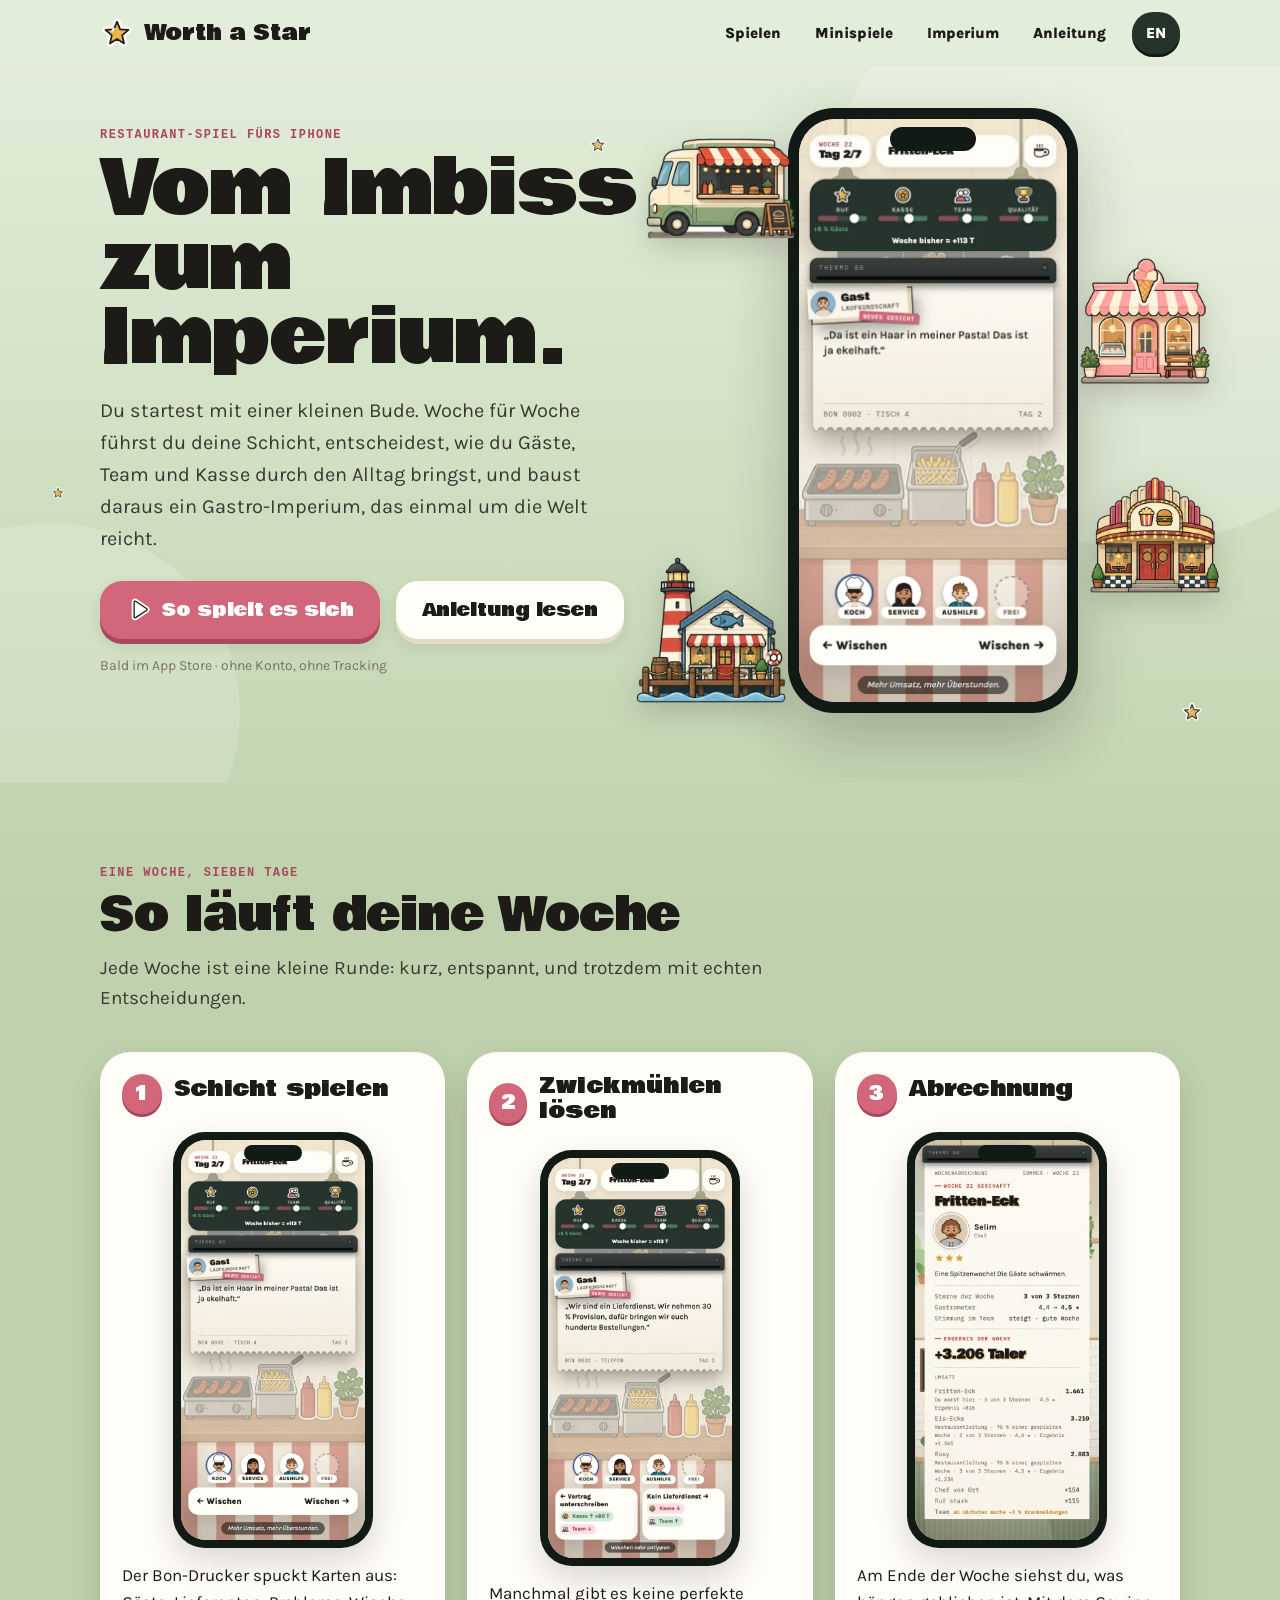
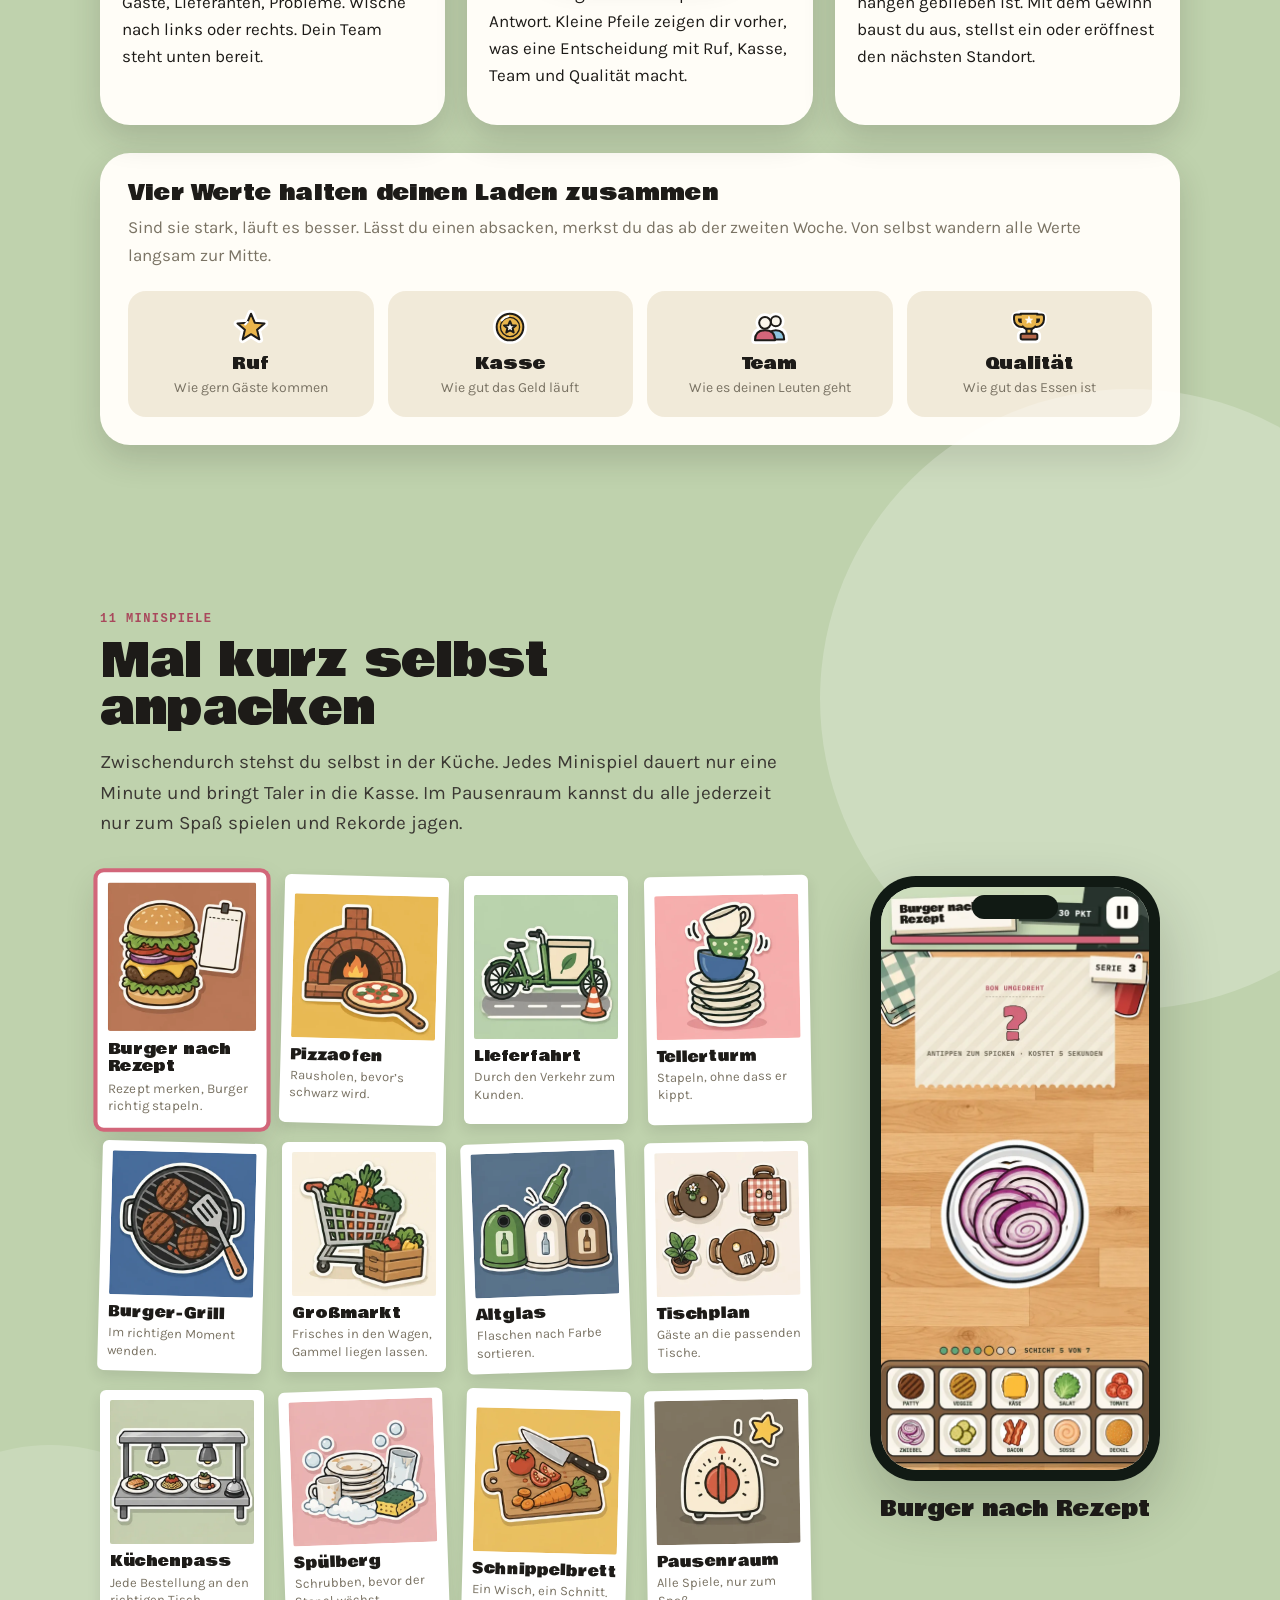
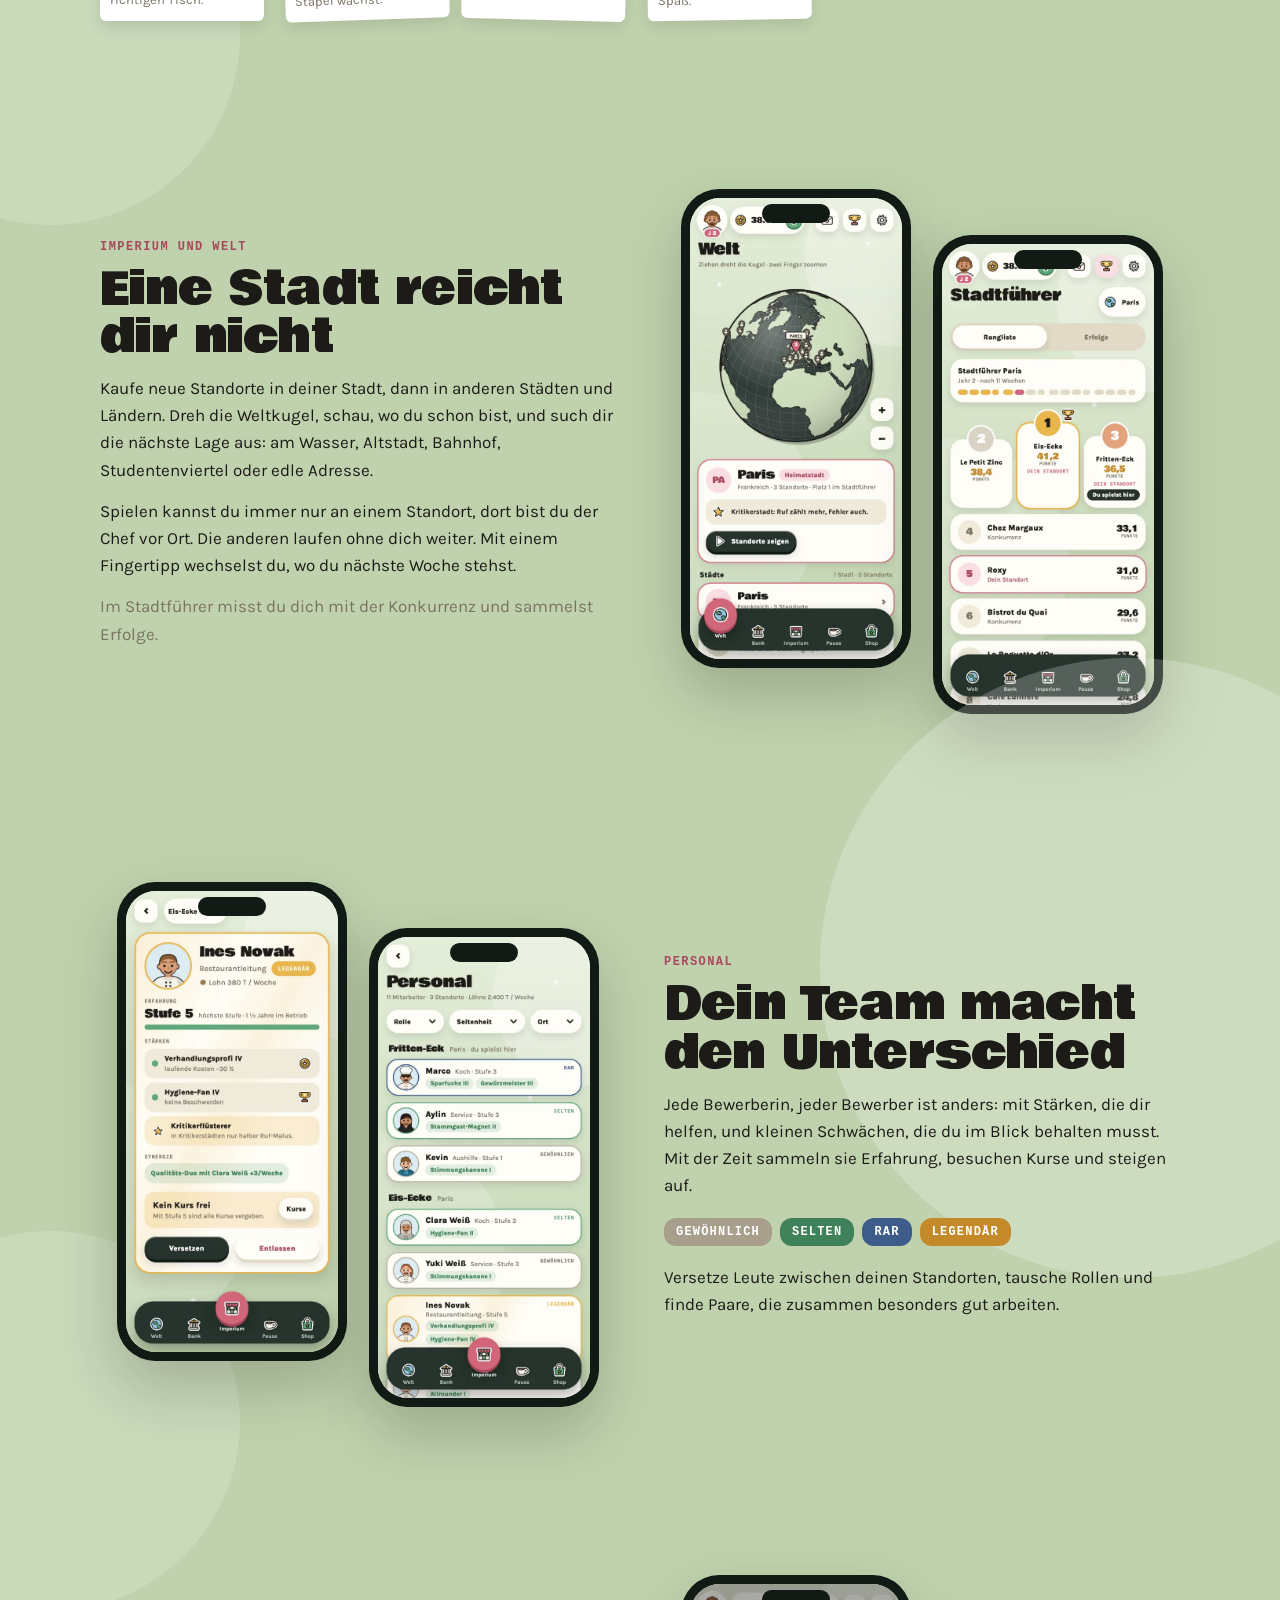
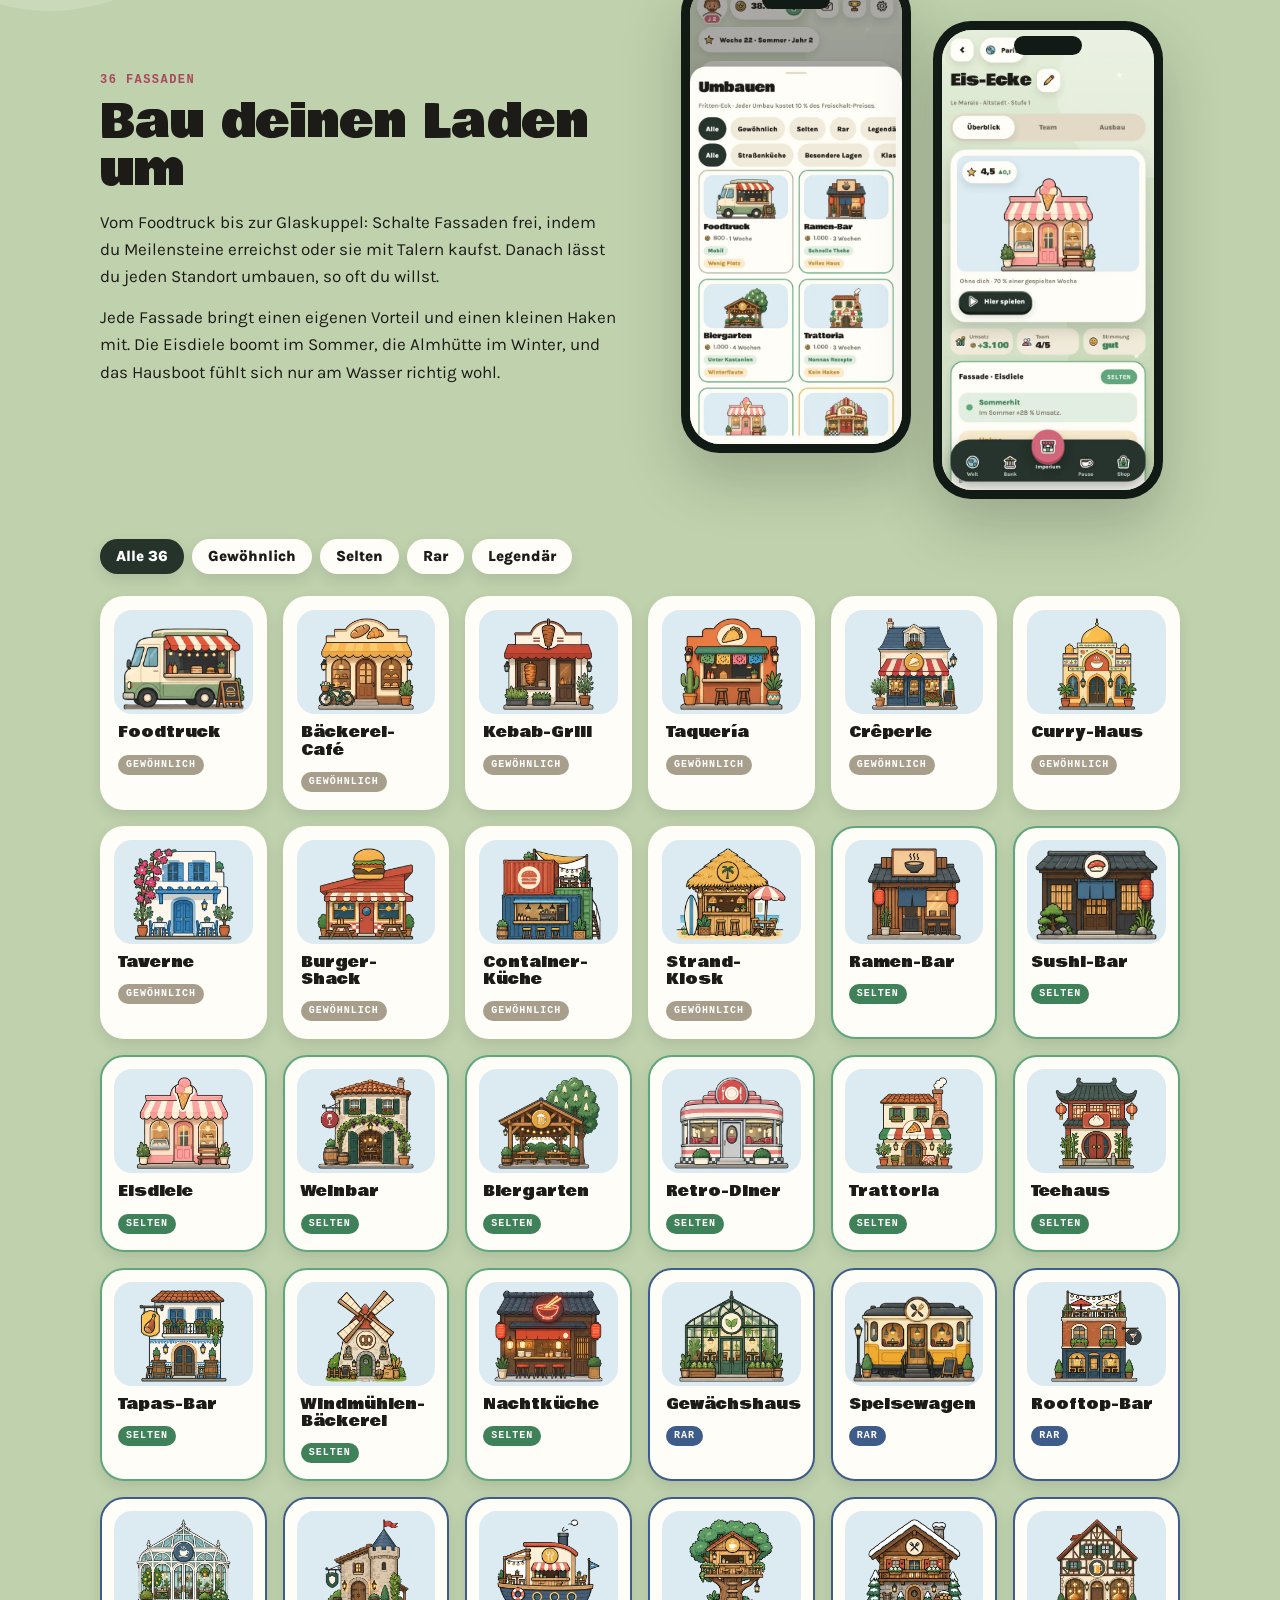
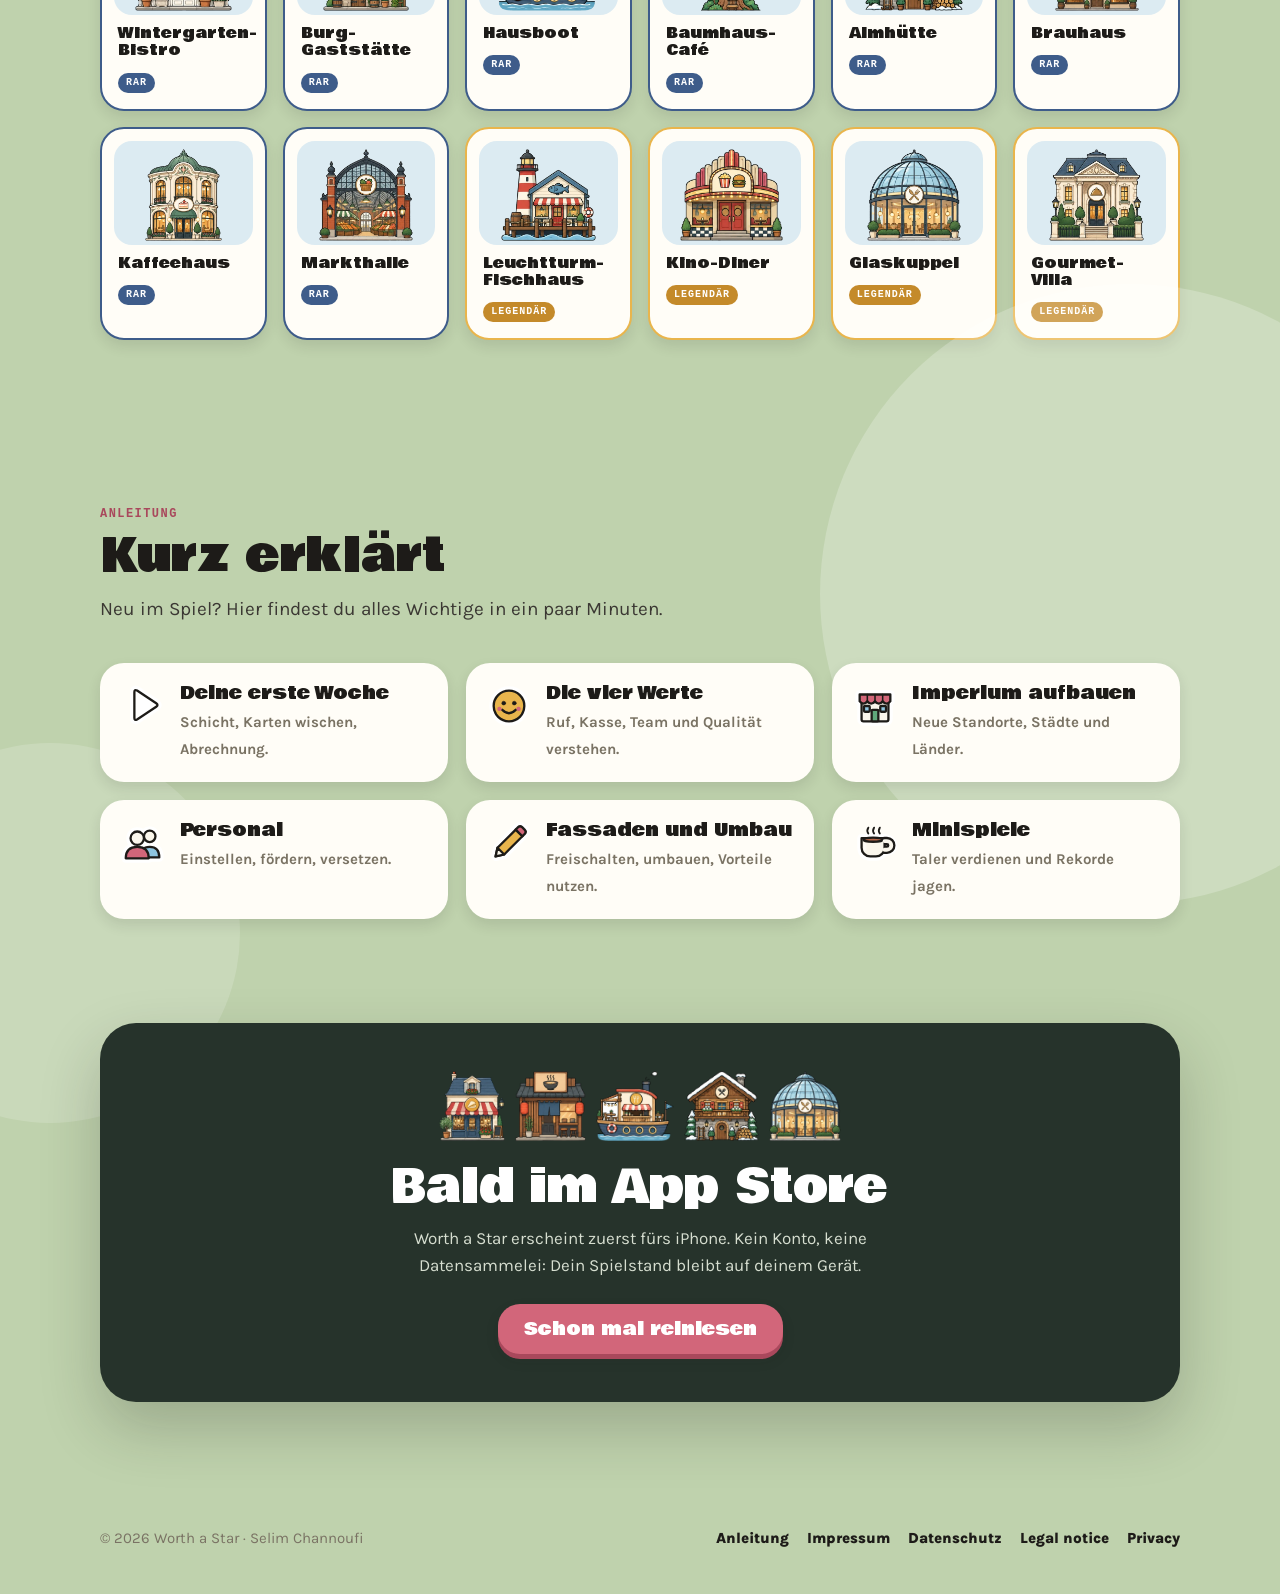
==== index.html @ a96ff072 "Screenshots ohne Zoom: Bildfläche im Telefon-Rahmen mit Seitenverhältnis 804:1748, Bild-Adressen mit" ====
<!doctype html>
<html lang="de">
<head>
<meta charset="utf-8">
<meta name="viewport" content="width=device-width, initial-scale=1">
<title>Worth a Star · Vom Imbiss zum Imperium</title>
<meta name="description" content="Worth a Star ist ein gemütliches Restaurant-Spiel fürs iPhone: Führe deine Schichten, triff Entscheidungen, spiele Minispiele und baue dein Gastro-Imperium von der Imbissbude bis um die ganze Welt.">
<meta property="og:title" content="Worth a Star · Vom Imbiss zum Imperium">
<meta property="og:description" content="Gemütliches Restaurant-Spiel fürs iPhone: Schichten, Minispiele, Personal, Fassaden und ein Imperium um die ganze Welt.">
<meta property="og:image" content="img/gebaeude/laden-cafe.webp">
<meta name="theme-color" content="#E4EEDA">
<link rel="icon" href="img/symbole/stern.svg" type="image/svg+xml">
<link rel="stylesheet" href="style.css?v=2">
</head>
<body>

<header class="kopf">
  <div class="wrap">
    <a class="marke" href="#top"><img src="img/symbole/stern.svg" alt="">Worth a Star</a>
    <nav class="nav" aria-label="Hauptnavigation">
      <a class="mehr" href="#woche">Spielen</a>
      <a class="mehr" href="#minispiele">Minispiele</a>
      <a class="mehr" href="#imperium">Imperium</a>
      <a href="anleitung.html">Anleitung</a>
      <a class="sprache" href="index-en.html" lang="en" hreflang="en">EN</a>
    </nav>
  </div>
</header>

<main id="top">

<!-- HERO -->
<section class="hero deko">
  <img class="stern" src="img/symbole/stern.svg" alt="" style="top:70px;left:46%">
  <img class="stern" src="img/symbole/stern.svg" alt="" style="top:420px;left:4%;width:14px">
  <img class="stern" src="img/symbole/stern.svg" alt="" style="bottom:60px;right:6%;width:22px">
  <div class="wrap">
    <div>
      <span class="etikett">Restaurant-Spiel fürs iPhone</span>
      <h1>Vom Imbiss zum Imperium.</h1>
      <p class="unter">Du startest mit einer kleinen Bude. Woche für Woche führst du deine Schicht, entscheidest, wie du Gäste, Team und Kasse durch den Alltag bringst, und baust daraus ein Gastro-Imperium, das einmal um die Welt reicht.</p>
      <div class="aktionen">
        <a class="knopf" href="#woche"><img src="img/symbole/weiter.svg" alt="">So spielt es sich</a>
        <a class="knopf hell" href="anleitung.html">Anleitung lesen</a>
      </div>
      <p class="hinweis">Bald im App Store · ohne Konto, ohne Tracking</p>
    </div>
    <div class="buehne">
      <div class="telefon" id="hero-telefon" aria-label="Bilder aus dem Spiel">
        <div class="bild">
          <img src="img/screens/home.webp?v=2" alt="Hauptbildschirm mit Café und Standorten">
          <img class="weg" src="img/screens/schicht.webp?v=2" alt="Eine Schicht mit Bon-Drucker und Team" loading="lazy">
          <img class="weg" src="img/screens/welt.webp?v=2" alt="Die Weltkugel mit deinen Städten" loading="lazy">
          <img class="weg" src="img/screens/pizzaofen.webp?v=2" alt="Minispiel Pizzaofen" loading="lazy">
          <img class="weg" src="img/screens/standort.webp?v=2" alt="Ein Standort mit Eisdielen-Fassade" loading="lazy">
        </div>
      </div>
      <img class="schwebe a" src="img/fassaden/foodtruck.webp" alt="">
      <img class="schwebe b" src="img/fassaden/eisdiele.webp" alt="">
      <img class="schwebe c" src="img/fassaden/leuchtturm-fischhaus.webp" alt="">
      <img class="schwebe d" src="img/fassaden/kino-diner.webp" alt="">
    </div>
  </div>
</section>

<!-- WOCHE -->
<section id="woche">
  <div class="wrap">
    <div class="kopfzeile">
      <span class="etikett">Eine Woche, sieben Tage</span>
      <h2>So läuft deine Woche</h2>
      <p>Jede Woche ist eine kleine Runde: kurz, entspannt, und trotzdem mit echten Entscheidungen.</p>
    </div>
    <div class="schritte">
      <div class="schritt">
        <div class="nr"><h3>Schicht spielen</h3></div>
        <div class="telefon mini"><div class="bild"><img src="img/screens/schicht.webp?v=2" alt="Schicht mit Karte vom Bon-Drucker" loading="lazy"></div></div>
        <p>Der Bon-Drucker spuckt Karten aus: Gäste, Lieferanten, Probleme. Wische nach links oder rechts. Dein Team steht unten bereit.</p>
      </div>
      <div class="schritt">
        <div class="nr"><h3>Zwickmühlen lösen</h3></div>
        <div class="telefon mini"><div class="bild"><img src="img/screens/zwickmuehle.webp?v=2" alt="Zwickmühle mit zwei Antworten" loading="lazy"></div></div>
        <p>Manchmal gibt es keine perfekte Antwort. Kleine Pfeile zeigen dir vorher, was eine Entscheidung mit Ruf, Kasse, Team und Qualität macht.</p>
      </div>
      <div class="schritt">
        <div class="nr"><h3>Abrechnung</h3></div>
        <div class="telefon mini"><div class="bild"><img src="img/screens/abrechnung.webp?v=2" alt="Abrechnung am Ende der Woche" loading="lazy"></div></div>
        <p>Am Ende der Woche siehst du, was hängen geblieben ist. Mit dem Gewinn baust du aus, stellst ein oder eröffnest den nächsten Standort.</p>
      </div>
    </div>

    <div class="karte" style="margin-top:28px">
      <h3>Vier Werte halten deinen Laden zusammen</h3>
      <p class="leise" style="margin:0">Sind sie stark, läuft es besser. Lässt du einen absacken, merkst du das ab der zweiten Woche. Von selbst wandern alle Werte langsam zur Mitte.</p>
      <div class="werte">
        <div class="wert"><img src="img/symbole/stern.svg" alt=""><b>Ruf</b><span>Wie gern Gäste kommen</span></div>
        <div class="wert"><img src="img/symbole/taler.svg" alt=""><b>Kasse</b><span>Wie gut das Geld läuft</span></div>
        <div class="wert"><img src="img/symbole/team.svg" alt=""><b>Team</b><span>Wie es deinen Leuten geht</span></div>
        <div class="wert"><img src="img/symbole/pokal.svg" alt=""><b>Qualität</b><span>Wie gut das Essen ist</span></div>
      </div>
    </div>
  </div>
</section>

<!-- MINISPIELE -->
<section id="minispiele" class="deko">
  <div class="wrap">
    <div class="kopfzeile">
      <span class="etikett">11 Minispiele</span>
      <h2>Mal kurz selbst anpacken</h2>
      <p>Zwischendurch stehst du selbst in der Küche. Jedes Minispiel dauert nur eine Minute und bringt Taler in die Kasse. Im Pausenraum kannst du alle jederzeit nur zum Spaß spielen und Rekorde jagen.</p>
    </div>
    <div class="minis">
      <div class="polaroids" id="polaroids">
        <button class="polaroid" data-k="burger" aria-pressed="true"><img src="img/polaroids/burger.webp" alt="" loading="lazy"><b>Burger nach Rezept</b><span>Rezept merken, Burger richtig stapeln.</span></button>
        <button class="polaroid" data-k="pizzaofen"><img src="img/polaroids/pizzaofen.webp" alt="" loading="lazy"><b>Pizzaofen</b><span>Rausholen, bevor’s schwarz wird.</span></button>
        <button class="polaroid" data-k="liefer"><img src="img/polaroids/liefer.webp" alt="" loading="lazy"><b>Lieferfahrt</b><span>Durch den Verkehr zum Kunden.</span></button>
        <button class="polaroid" data-k="tellerturm"><img src="img/polaroids/tellerturm.webp" alt="" loading="lazy"><b>Tellerturm</b><span>Stapeln, ohne dass er kippt.</span></button>
        <button class="polaroid" data-k="grill"><img src="img/polaroids/grill.webp" alt="" loading="lazy"><b>Burger-Grill</b><span>Im richtigen Moment wenden.</span></button>
        <button class="polaroid" data-k="grossmarkt"><img src="img/polaroids/grossmarkt.webp" alt="" loading="lazy"><b>Großmarkt</b><span>Frisches in den Wagen, Gammel liegen lassen.</span></button>
        <button class="polaroid" data-k="altglas"><img src="img/polaroids/altglas.webp" alt="" loading="lazy"><b>Altglas</b><span>Flaschen nach Farbe sortieren.</span></button>
        <button class="polaroid" data-k="tischplan"><img src="img/polaroids/tischplan.webp" alt="" loading="lazy"><b>Tischplan</b><span>Gäste an die passenden Tische.</span></button>
        <button class="polaroid" data-k="pass"><img src="img/polaroids/pass.webp" alt="" loading="lazy"><b>Küchenpass</b><span>Jede Bestellung an den richtigen Tisch.</span></button>
        <button class="polaroid" data-k="spuelberg"><img src="img/polaroids/spuelberg.webp" alt="" loading="lazy"><b>Spülberg</b><span>Schrubben, bevor der Stapel wächst.</span></button>
        <button class="polaroid" data-k="schnippel"><img src="img/polaroids/schnippel.webp" alt="" loading="lazy"><b>Schnippelbrett</b><span>Ein Wisch, ein Schnitt.</span></button>
        <button class="polaroid" data-k="pausenraum"><img src="img/polaroids/bonus.webp" alt="" loading="lazy"><b>Pausenraum</b><span>Alle Spiele, nur zum Spaß.</span></button>
      </div>
      <div class="vorschau" aria-live="polite">
        <div class="telefon"><div class="bild"><img id="mini-bild" src="img/screens/burger.webp?v=2" alt="Minispiel Burger nach Rezept"></div></div>
        <div class="titel" id="mini-titel">Burger nach Rezept</div>
      </div>
    </div>
  </div>
</section>

<!-- IMPERIUM -->
<section id="imperium">
  <div class="wrap zwei">
    <div>
      <span class="etikett">Imperium und Welt</span>
      <h2>Eine Stadt reicht dir nicht</h2>
      <p>Kaufe neue Standorte in deiner Stadt, dann in anderen Städten und Ländern. Dreh die Weltkugel, schau, wo du schon bist, und such dir die nächste Lage aus: am Wasser, Altstadt, Bahnhof, Studentenviertel oder edle Adresse.</p>
      <p>Spielen kannst du immer nur an einem Standort, dort bist du der Chef vor Ort. Die anderen laufen ohne dich weiter. Mit einem Fingertipp wechselst du, wo du nächste Woche stehst.</p>
      <p class="leise">Im Stadtführer misst du dich mit der Konkurrenz und sammelst Erfolge.</p>
    </div>
    <div class="telefone">
      <div class="telefon klein"><div class="bild"><img src="img/screens/welt.webp?v=2" alt="Weltkugel mit Städten" loading="lazy"></div></div>
      <div class="telefon klein"><div class="bild"><img src="img/screens/stadtfuehrer.webp?v=2" alt="Stadtführer mit Rangliste" loading="lazy"></div></div>
    </div>
  </div>
</section>

<!-- PERSONAL -->
<section id="personal" class="deko">
  <div class="wrap zwei umgekehrt">
    <div>
      <span class="etikett">Personal</span>
      <h2>Dein Team macht den Unterschied</h2>
      <p>Jede Bewerberin, jeder Bewerber ist anders: mit Stärken, die dir helfen, und kleinen Schwächen, die du im Blick behalten musst. Mit der Zeit sammeln sie Erfahrung, besuchen Kurse und steigen auf.</p>
      <div class="chips">
        <span class="chip" style="background:#A79F8C">Gewöhnlich</span>
        <span class="chip" style="background:var(--gruen-kante)">Selten</span>
        <span class="chip" style="background:var(--blau)">Rar</span>
        <span class="chip" style="background:var(--senf-kante)">Legendär</span>
      </div>
      <p>Versetze Leute zwischen deinen Standorten, tausche Rollen und finde Paare, die zusammen besonders gut arbeiten.</p>
    </div>
    <div class="telefone">
      <div class="telefon klein"><div class="bild"><img src="img/screens/mitarbeiter.webp?v=2" alt="Mitarbeiter-Karte einer legendären Restaurantleiterin" loading="lazy"></div></div>
      <div class="telefon klein"><div class="bild"><img src="img/screens/personal.webp?v=2" alt="Personal mit Filtern" loading="lazy"></div></div>
    </div>
  </div>
</section>

<!-- FASSADEN -->
<section id="fassaden">
  <div class="wrap">
    <div class="zwei" style="margin-bottom:40px">
      <div>
        <span class="etikett">36 Fassaden</span>
        <h2>Bau deinen Laden um</h2>
        <p>Vom Foodtruck bis zur Glaskuppel: Schalte Fassaden frei, indem du Meilensteine erreichst oder sie mit Talern kaufst. Danach lässt du jeden Standort umbauen, so oft du willst.</p>
        <p>Jede Fassade bringt einen eigenen Vorteil und einen kleinen Haken mit. Die Eisdiele boomt im Sommer, die Almhütte im Winter, und das Hausboot fühlt sich nur am Wasser richtig wohl.</p>
      </div>
      <div class="telefone">
        <div class="telefon klein"><div class="bild"><img src="img/screens/umbau.webp?v=2" alt="Umbau-Blatt mit Fassaden" loading="lazy"></div></div>
        <div class="telefon klein"><div class="bild"><img src="img/screens/standort.webp?v=2" alt="Standort mit Eisdielen-Fassade" loading="lazy"></div></div>
      </div>
    </div>

    <div class="filter" role="group" aria-label="Nach Seltenheit filtern">
      <button data-f="alle" aria-pressed="true">Alle 36</button>
      <button data-f="gewoehnlich" aria-pressed="false">Gewöhnlich</button>
      <button data-f="selten" aria-pressed="false">Selten</button>
      <button data-f="rar" aria-pressed="false">Rar</button>
      <button data-f="legendaer" aria-pressed="false">Legendär</button>
    </div>
    <div class="fassaden" id="fassaden-liste"></div>
  </div>
</section>

<!-- ANLEITUNGEN -->
<section id="tipps" class="deko">
  <div class="wrap">
    <div class="kopfzeile">
      <span class="etikett">Anleitung</span>
      <h2>Kurz erklärt</h2>
      <p>Neu im Spiel? Hier findest du alles Wichtige in ein paar Minuten.</p>
    </div>
    <div class="anleitungen">
      <a href="anleitung.html#erste-woche"><img src="img/symbole/weiter.svg" alt=""><div><b>Deine erste Woche</b><span>Schicht, Karten wischen, Abrechnung.</span></div></a>
      <a href="anleitung.html#werte"><img src="img/symbole/stimmung.svg" alt=""><div><b>Die vier Werte</b><span>Ruf, Kasse, Team und Qualität verstehen.</span></div></a>
      <a href="anleitung.html#imperium"><img src="img/symbole/imperium.svg" alt=""><div><b>Imperium aufbauen</b><span>Neue Standorte, Städte und Länder.</span></div></a>
      <a href="anleitung.html#personal"><img src="img/symbole/team.svg" alt=""><div><b>Personal</b><span>Einstellen, fördern, versetzen.</span></div></a>
      <a href="anleitung.html#fassaden"><img src="img/symbole/stift.svg" alt=""><div><b>Fassaden und Umbau</b><span>Freischalten, umbauen, Vorteile nutzen.</span></div></a>
      <a href="anleitung.html#minispiele"><img src="img/symbole/pause.svg" alt=""><div><b>Minispiele</b><span>Taler verdienen und Rekorde jagen.</span></div></a>
    </div>
  </div>
</section>

<section style="padding-top:20px">
  <div class="wrap">
    <div class="band">
      <div class="fassreihe">
        <img src="img/fassaden/creperie.webp" alt="" loading="lazy">
        <img src="img/fassaden/ramen-bar.webp" alt="" loading="lazy">
        <img src="img/fassaden/hausboot.webp" alt="" loading="lazy">
        <img src="img/fassaden/almhuette.webp" alt="" loading="lazy">
        <img src="img/fassaden/glaskuppel.webp" alt="" loading="lazy">
      </div>
      <h2>Bald im App Store</h2>
      <p>Worth a Star erscheint zuerst fürs iPhone. Kein Konto, keine Datensammelei: Dein Spielstand bleibt auf deinem Gerät.</p>
      <a class="knopf" href="anleitung.html">Schon mal reinlesen</a>
    </div>
  </div>
</section>

</main>

<footer class="fuss">
  <div class="wrap">
    <span>© 2026 Worth a Star · Selim Channoufi</span>
    <nav aria-label="Rechtliches">
      <a href="anleitung.html">Anleitung</a>
      <a href="impressum.html">Impressum</a>
      <a href="datenschutz.html">Datenschutz</a>
      <a href="impressum-en.html" lang="en">Legal notice</a>
      <a href="datenschutz-en.html" lang="en">Privacy</a>
    </nav>
  </div>
</footer>

<script>
/* Hero: Bilder im Telefon wechseln */
(function(){
  var imgs=[].slice.call(document.querySelectorAll('#hero-telefon img'));
  var reduce=window.matchMedia&&window.matchMedia('(prefers-reduced-motion: reduce)').matches;
  if(reduce||imgs.length<2)return;
  var i=0;
  setInterval(function(){imgs[i].classList.add('weg');i=(i+1)%imgs.length;imgs[i].classList.remove('weg');},3200);
})();

/* Minispiele: Polaroid antippen zeigt das Spiel im Telefon */
(function(){
  var bild=document.getElementById('mini-bild'),titel=document.getElementById('mini-titel');
  var knoepfe=[].slice.call(document.querySelectorAll('#polaroids .polaroid'));
  knoepfe.forEach(function(b){
    b.addEventListener('click',function(){
      knoepfe.forEach(function(x){x.setAttribute('aria-pressed','false')});
      b.setAttribute('aria-pressed','true');
      var name=b.querySelector('b').textContent;
      bild.src='img/screens/'+b.dataset.k+'.webp?v=2';
      bild.alt='Minispiel '+name;
      titel.textContent=name;
      if(window.innerWidth<880)bild.closest('.vorschau').scrollIntoView({behavior:'smooth',block:'center'});
    });
  });
})();

/* Fassaden-Galerie */
(function(){
  var D=[
    ['foodtruck','Foodtruck','gewoehnlich'],['baeckerei-cafe','Bäckerei-Café','gewoehnlich'],['kebab-grill','Kebab-Grill','gewoehnlich'],['taqueria','Taquería','gewoehnlich'],
    ['creperie','Crêperie','gewoehnlich'],['curry-haus','Curry-Haus','gewoehnlich'],['taverne','Taverne','gewoehnlich'],['burger-shack','Burger-Shack','gewoehnlich'],
    ['container-kueche','Container-Küche','gewoehnlich'],['strand-kiosk','Strand-Kiosk','gewoehnlich'],
    ['ramen-bar','Ramen-Bar','selten'],['sushi-bar','Sushi-Bar','selten'],['eisdiele','Eisdiele','selten'],['weinbar','Weinbar','selten'],['biergarten','Biergarten','selten'],
    ['retro-diner','Retro-Diner','selten'],['trattoria','Trattoria','selten'],['teehaus','Teehaus','selten'],['tapas-bar','Tapas-Bar','selten'],
    ['windmuehlen-baeckerei','Windmühlen-Bäckerei','selten'],['nachtkueche','Nachtküche','selten'],
    ['gewaechshaus','Gewächshaus','rar'],['speisewagen','Speisewagen','rar'],['rooftop-bar','Rooftop-Bar','rar'],['wintergarten-bistro','Wintergarten-Bistro','rar'],
    ['burg-gaststaette','Burg-Gaststätte','rar'],['hausboot','Hausboot','rar'],['baumhaus-cafe','Baumhaus-Café','rar'],['almhuette','Almhütte','rar'],
    ['brauhaus','Brauhaus','rar'],['kaffeehaus','Kaffeehaus','rar'],['markthalle','Markthalle','rar'],
    ['leuchtturm-fischhaus','Leuchtturm-Fischhaus','legendaer'],['kino-diner','Kino-Diner','legendaer'],['glaskuppel','Glaskuppel','legendaer'],['gourmet-villa','Gourmet-Villa','legendaer']
  ];
  var N={gewoehnlich:'Gewöhnlich',selten:'Selten',rar:'Rar',legendaer:'Legendär'};
  var liste=document.getElementById('fassaden-liste');
  liste.innerHTML=D.map(function(d){
    return '<div class="fassade" data-s="'+d[2]+'"><div class="bildflaeche"><img src="img/fassaden/'+d[0]+'.webp" alt="Fassade '+d[1]+'" loading="lazy"></div><b>'+d[1]+'</b><span class="selt">'+N[d[2]]+'</span></div>';
  }).join('');
  var fb=[].slice.call(document.querySelectorAll('.filter button'));
  fb.forEach(function(b){
    b.addEventListener('click',function(){
      fb.forEach(function(x){x.setAttribute('aria-pressed','false')});
      b.setAttribute('aria-pressed','true');
      [].forEach.call(liste.children,function(c){c.hidden=!(b.dataset.f==='alle'||c.dataset.s===b.dataset.f)});
    });
  });
})();
</script>
</body>
</html>
---- style.css ----
/* Worth a Star – Webseite. Farben, Schriften und Formen wie die Menüs im Spiel (CI Variante B).
   Schriften liegen lokal in fonts/ (SIL Open Font License). Es wird nichts von fremden Servern geladen. */
@font-face{font-family:'Bowlby One';font-weight:400;font-display:swap;src:url('fonts/bowlby-one-latin-400-normal.woff2') format('woff2')}
@font-face{font-family:'Karla';font-weight:400;font-display:swap;src:url('fonts/karla-latin-400-normal.woff2') format('woff2')}
@font-face{font-family:'Karla';font-weight:700;font-display:swap;src:url('fonts/karla-latin-700-normal.woff2') format('woff2')}
@font-face{font-family:'Karla';font-weight:800;font-display:swap;src:url('fonts/karla-latin-800-normal.woff2') format('woff2')}

:root{
  --bg-oben:#E4EEDA; --bg-unten:#BFD2AD;
  --karte:#FFFDF7; --kachel:#F1EAD9; --feld:#E2DAC6; --himmel:#DCEBF2;
  --rose:#D2667A; --rose-kante:#A9485C; --rose-hell:#F9DDE2;
  --senf:#E9B54C; --senf-kante:#C48A2A; --senf-hell:#FBEFD2;
  --gruen:#5FA77A; --gruen-kante:#3F8159; --gruen-hell:#DCEFE1;
  --blau:#3E5C8A;
  --dunkel:#26332B; --dunkel-kante:#111A14;
  --tinte:#1D1B18; --leise:#7A7364;
  --sh-karte:0 14px 32px rgba(29,27,24,.16);
  --sh-kachel:0 6px 14px rgba(29,27,24,.11);
  --sh-gross:0 26px 60px rgba(29,27,24,.22);
  --breit:1120px;
}
*{box-sizing:border-box}
html{background:var(--bg-unten);overflow-x:hidden;scroll-behavior:smooth;scroll-padding-top:84px}
@media (prefers-reduced-motion:reduce){html{scroll-behavior:auto}*{animation:none!important;transition:none!important}}
body{margin:0;background:linear-gradient(180deg,var(--bg-oben),var(--bg-unten)) fixed;color:var(--tinte);
  font:400 17px/1.6 Karla,system-ui,-apple-system,sans-serif;-webkit-text-size-adjust:100%;overflow-x:hidden}
img{max-width:100%;display:block}
a{color:var(--rose-kante);font-weight:700}
h1,h2,h3,.bowlby{font-family:'Bowlby One','Arial Black',sans-serif;font-weight:400;letter-spacing:.2px}
h1{font-size:clamp(40px,7vw,76px);line-height:.98;margin:0 0 18px}
h2{font-size:clamp(30px,4.4vw,46px);line-height:1.05;margin:0 0 14px}
h3{font-size:22px;line-height:1.15;margin:0 0 8px}
p{margin:0 0 14px}
.leise{color:var(--leise)}
.etikett{font:600 12px/1 'IBM Plex Mono',ui-monospace,Menlo,monospace;letter-spacing:.12em;text-transform:uppercase;color:var(--rose-kante);margin:0 0 12px;display:block}
.wrap{max-width:var(--breit);margin:0 auto;padding:0 20px}

/* Kopfleiste */
.kopf{position:sticky;top:0;z-index:20;padding:12px 0;background:rgba(228,238,218,.86);backdrop-filter:blur(10px);-webkit-backdrop-filter:blur(10px)}
.kopf .wrap{display:flex;align-items:center;justify-content:space-between;gap:16px}
.marke{display:flex;align-items:center;gap:10px;font:400 21px/1 'Bowlby One','Arial Black',sans-serif;color:var(--tinte);text-decoration:none;white-space:nowrap}
.marke img{width:34px;height:34px}
.nav{display:flex;gap:6px;align-items:center}
.nav a{color:var(--tinte);text-decoration:none;font-weight:800;font-size:15px;padding:9px 14px;border-radius:22px}
.nav a:hover{background:var(--karte)}
.nav a.sprache{background:var(--dunkel);color:#fff;margin-left:6px;padding:9px 14px;box-shadow:0 3px 0 var(--dunkel-kante)}
.nav a.sprache:hover{background:var(--dunkel)}
.nav a.aktiv{background:var(--karte);box-shadow:var(--sh-kachel)}
@media (max-width:760px){.nav a.mehr{display:none}}

/* Knöpfe mit 3D-Kante wie im Spiel */
.knopf{display:inline-flex;align-items:center;gap:10px;font:400 18px/1 'Bowlby One','Arial Black',sans-serif;text-decoration:none;
  padding:16px 26px;border-radius:22px;color:#fff;background:var(--rose);box-shadow:0 5px 0 var(--rose-kante),var(--sh-kachel);
  transition:transform .12s ease,box-shadow .12s ease;border:0;cursor:pointer}
.knopf:hover{transform:translateY(-2px);box-shadow:0 7px 0 var(--rose-kante),var(--sh-karte)}
.knopf:active{transform:translateY(4px);box-shadow:0 1px 0 var(--rose-kante)}
.knopf img{width:26px;height:26px}
.knopf.dunkel{background:var(--dunkel);box-shadow:0 5px 0 var(--dunkel-kante),var(--sh-kachel)}
.knopf.dunkel:hover{box-shadow:0 7px 0 var(--dunkel-kante),var(--sh-karte)}
.knopf.hell{background:var(--karte);color:var(--tinte);box-shadow:0 5px 0 var(--feld),var(--sh-kachel)}
.knopf.klein{font-size:15px;padding:12px 18px;border-radius:18px}

/* Hintergrund-Deko wie im Spiel: helle Kreise und kleine Sterne */
.deko{position:relative;isolation:isolate;overflow-x:clip}
.deko::before,.deko::after{content:"";position:absolute;border-radius:50%;background:#fff;z-index:-1;pointer-events:none}
.deko::before{width:620px;height:620px;opacity:.22;top:-140px;right:-160px}
.deko::after{width:380px;height:380px;opacity:.16;bottom:-120px;left:-140px}
.stern{position:absolute;width:18px;opacity:.85;z-index:-1;pointer-events:none}

/* Hero */
.hero{padding:42px 0 70px;overflow:hidden}
.hero .wrap{display:grid;grid-template-columns:1.05fr .95fr;gap:40px;align-items:center}
.hero p.unter{font-size:20px;max-width:520px;color:#3b3833}
.hero .aktionen{display:flex;flex-wrap:wrap;gap:16px;margin-top:26px}
.hero .hinweis{margin-top:16px;font-size:14px;color:var(--leise)}
.buehne{position:relative;min-height:600px}
.buehne .telefon{position:relative;margin:0 auto;z-index:2}
.schwebe{position:absolute;z-index:3;filter:drop-shadow(0 10px 14px rgba(29,27,24,.18));animation:schweben 6s ease-in-out infinite}
.schwebe.a{width:150px;left:-40px;top:30px;animation-delay:-1s}
.schwebe.b{width:130px;right:-30px;top:150px;animation-delay:-3s}
.schwebe.c{width:150px;left:-50px;bottom:10px;animation-delay:-2s}
.schwebe.d{width:130px;right:-40px;bottom:120px;animation-delay:-4s}
@keyframes schweben{0%,100%{transform:translateY(0) rotate(-2deg)}50%{transform:translateY(-12px) rotate(2deg)}}
@media (max-width:880px){
  .hero .wrap{grid-template-columns:1fr}
  .schwebe.a,.schwebe.b,.schwebe.c,.schwebe.d{display:none}
  .schwebe.a,.schwebe.d{display:block}
  .buehne{min-height:520px}
  .schwebe.a,.schwebe.c{left:0}.schwebe.b,.schwebe.d{right:0}
  .schwebe{width:110px!important}
}

/* Telefon-Rahmen */
.telefon{width:290px;background:#111A14;border-radius:46px;padding:11px;box-shadow:var(--sh-gross);position:relative}
.telefon::after{content:"";position:absolute;top:19px;left:50%;transform:translateX(-50%);width:86px;height:24px;background:#111A14;border-radius:14px;z-index:2}
.telefon .bild{width:100%;aspect-ratio:804/1748;border-radius:36px;overflow:hidden;position:relative;background:var(--bg-oben)}
.telefon .bild img{position:absolute;inset:0;width:100%;height:100%;object-fit:cover;object-position:top;transition:opacity .7s ease}
.telefon .bild img.weg{opacity:0}
.telefon.klein{width:230px;border-radius:38px;padding:9px}
.telefon.klein .bild{border-radius:30px}
.telefon.klein::after{top:15px;width:68px;height:19px}

/* Abschnitte */
section{padding:84px 0;position:relative}
.kopfzeile{max-width:680px;margin-bottom:38px}
.kopfzeile p{font-size:19px;color:#3b3833}
.karte{background:var(--karte);border-radius:30px;box-shadow:var(--sh-karte);padding:28px}
.kachel{background:var(--kachel);border-radius:18px;padding:18px}
.zwei{display:grid;grid-template-columns:1fr 1fr;gap:48px;align-items:center}
.zwei.umgekehrt>:first-child{order:2}
@media (max-width:880px){.zwei{grid-template-columns:1fr;gap:32px}.zwei.umgekehrt>:first-child{order:0}}
.telefone{display:flex;gap:22px;justify-content:center;align-items:flex-start}
.telefone .telefon:nth-child(2){margin-top:46px}
@media (max-width:560px){.telefone .telefon.klein{width:46%}.telefone .telefon.klein .bild{border-radius:22px}.telefone .telefon.klein{border-radius:28px;padding:7px}.telefone .telefon.klein::after{display:none}}

/* Woche in drei Schritten */
.schritte{display:grid;grid-template-columns:repeat(3,1fr);gap:22px;counter-reset:s}
.schritt{background:var(--karte);border-radius:30px;box-shadow:var(--sh-karte);padding:22px;display:flex;flex-direction:column;gap:14px}
.schritt .nr{counter-increment:s;display:flex;align-items:center;gap:12px}
.schritt .nr::before{content:counter(s);display:grid;place-items:center;width:40px;height:40px;border-radius:50%;background:var(--rose);color:#fff;font:400 20px/1 'Bowlby One',sans-serif;box-shadow:0 3px 0 var(--rose-kante)}
.telefon.mini{width:200px;border-radius:32px;padding:8px;margin:4px auto 0;box-shadow:var(--sh-karte)}
.telefon.mini .bild{border-radius:25px}
.telefon.mini::after{top:13px;width:58px;height:16px}
@media (max-width:880px){.schritte{grid-template-columns:1fr}}

/* Werte */
.werte{display:grid;grid-template-columns:repeat(4,1fr);gap:14px;margin-top:22px}
.wert{background:var(--kachel);border-radius:18px;padding:16px;text-align:center}
.wert img{width:40px;height:40px;margin:0 auto 8px}
.wert b{display:block;font:400 17px/1.1 'Bowlby One',sans-serif}
.wert span{font-size:14px;color:var(--leise)}
@media (max-width:560px){.werte{grid-template-columns:repeat(2,1fr)}}

/* Minispiele */
.minis{display:grid;grid-template-columns:1fr 330px;gap:40px;align-items:start}
.polaroids{display:grid;grid-template-columns:repeat(auto-fill,minmax(150px,1fr));gap:18px}
.polaroid{background:#fff;padding:10px 10px 12px;border-radius:6px;box-shadow:var(--sh-kachel);cursor:pointer;border:0;text-align:left;font:inherit;color:inherit;
  transform:rotate(var(--r,0deg));transition:transform .18s ease,box-shadow .18s ease}
.polaroid:nth-child(3n+1){--r:-2deg}.polaroid:nth-child(3n+2){--r:1.5deg}.polaroid:nth-child(4n){--r:-1deg}
.polaroid:hover,.polaroid:focus-visible{transform:rotate(0) translateY(-4px) scale(1.03);box-shadow:var(--sh-karte);outline:none}
.polaroid[aria-pressed="true"]{box-shadow:0 0 0 4px var(--rose),var(--sh-karte);transform:rotate(0) scale(1.03)}
.polaroid img{aspect-ratio:1;object-fit:cover;border-radius:2px}
.polaroid b{display:block;font:400 15px/1.15 'Bowlby One',sans-serif;margin-top:9px}
.polaroid span{display:block;font-size:13px;line-height:1.35;color:var(--leise);margin-top:3px}
.minis .vorschau{position:sticky;top:100px;display:flex;flex-direction:column;align-items:center;gap:16px}
.minis .vorschau .titel{font:400 22px/1.1 'Bowlby One',sans-serif;text-align:center}
@media (max-width:880px){.minis{grid-template-columns:1fr}.minis .vorschau{position:static;order:-1}}

/* Fassaden */
.filter{display:flex;flex-wrap:wrap;gap:8px;margin-bottom:22px}
.filter button{font:800 15px/1 Karla,sans-serif;border:0;border-radius:20px;padding:10px 16px;background:var(--karte);color:var(--tinte);cursor:pointer;box-shadow:var(--sh-kachel)}
.filter button[aria-pressed="true"]{background:var(--dunkel);color:#fff}
.fassaden{display:grid;grid-template-columns:repeat(auto-fill,minmax(160px,1fr));gap:16px}
.fassade{background:var(--karte);border-radius:24px;box-shadow:var(--sh-kachel);padding:12px;border:2px solid transparent}
.fassade .bildflaeche{background:var(--himmel);border-radius:18px;aspect-ratio:4/3;display:flex;align-items:flex-end;justify-content:center;padding:8px 8px 4px}
.fassade .bildflaeche img{max-height:100%;width:auto;object-fit:contain}
.fassade b{display:block;font:400 15px/1.15 'Bowlby One',sans-serif;margin:10px 4px 6px}
.selt{display:inline-block;font:600 10px/1 'IBM Plex Mono',ui-monospace,monospace;letter-spacing:.1em;text-transform:uppercase;border-radius:10px;padding:5px 8px;margin:0 4px 4px;color:#fff;background:#A79F8C}
.fassade[data-s="selten"]{border-color:var(--gruen)} .fassade[data-s="selten"] .selt{background:var(--gruen-kante)}
.fassade[data-s="rar"]{border-color:var(--blau)} .fassade[data-s="rar"] .selt{background:var(--blau)}
.fassade[data-s="legendaer"]{border-color:var(--senf)} .fassade[data-s="legendaer"] .selt{background:var(--senf-kante)}
.fassade[hidden]{display:none}

/* Personal */
.chips{display:flex;flex-wrap:wrap;gap:8px;margin:18px 0}
.chip{font:600 12px/1 'IBM Plex Mono',ui-monospace,monospace;letter-spacing:.1em;text-transform:uppercase;border-radius:12px;padding:8px 12px;color:#fff}

/* Anleitungs-Karten */
.anleitungen{display:grid;grid-template-columns:repeat(3,1fr);gap:18px}
@media (max-width:880px){.anleitungen{grid-template-columns:1fr 1fr}}
@media (max-width:560px){.anleitungen{grid-template-columns:1fr}}
.anleitungen a{display:flex;gap:14px;align-items:flex-start;background:var(--karte);border-radius:24px;padding:20px;box-shadow:var(--sh-kachel);color:var(--tinte);text-decoration:none;transition:transform .15s ease,box-shadow .15s ease}
.anleitungen a:hover{transform:translateY(-3px);box-shadow:var(--sh-karte)}
.anleitungen img{width:46px;height:46px;flex:none}
.anleitungen b{display:block;font:400 18px/1.15 'Bowlby One',sans-serif;margin-bottom:4px}
.anleitungen span{font-size:15px;color:var(--leise);line-height:1.45}

/* Abschluss-Band */
.band{background:var(--dunkel);color:#fff;border-radius:36px;padding:48px 36px;text-align:center;box-shadow:var(--sh-gross);position:relative;overflow:hidden}
.band h2{color:#fff}
.band p{color:#D6DED0;max-width:560px;margin:0 auto 24px}
.band .fassreihe{display:flex;justify-content:center;gap:10px;margin-bottom:22px;flex-wrap:wrap}
.band .fassreihe img{height:70px;width:auto}

/* Anleitung (Unterseite) */
.inhalt{display:grid;grid-template-columns:240px 1fr;gap:40px;align-items:start}
.toc{position:sticky;top:96px;background:var(--karte);border-radius:24px;padding:18px;box-shadow:var(--sh-kachel)}
.toc a{display:block;color:var(--tinte);text-decoration:none;font-weight:800;font-size:15px;padding:8px 10px;border-radius:12px}
.toc a:hover{background:var(--kachel)}
.kapitel{background:var(--karte);border-radius:30px;box-shadow:var(--sh-karte);padding:30px;margin-bottom:24px;display:grid;grid-template-columns:1fr 200px;gap:28px;align-items:start}
.kapitel.ohnebild{grid-template-columns:1fr}
.kapitel h2{font-size:30px;display:flex;align-items:center;gap:12px}
.kapitel h2 img{width:42px;height:42px}
.kapitel ol,.kapitel ul{padding-left:22px;margin:0 0 14px}
.kapitel li{margin-bottom:8px}
.tipp{background:var(--senf-hell);border-radius:16px;padding:12px 16px;font-size:15.5px;margin-top:6px}
.tipp b{color:#8A5F12}
.kapitel .telefon{width:200px;border-radius:32px;padding:8px}
.kapitel .telefon .bild{border-radius:25px}
.kapitel .telefon::after{top:13px;width:58px;height:16px}
@media (max-width:880px){.inhalt{grid-template-columns:1fr}.toc{position:static}.kapitel{grid-template-columns:1fr}.kapitel .telefon{margin:0 auto}}

/* Rechtstexte */
.recht{max-width:760px;margin:0 auto;padding:30px 20px 60px}
.recht .karte{margin-bottom:18px;padding:24px 26px 12px}
.recht h1{font-size:clamp(34px,6vw,48px)}
.recht h2{font:800 20px/1.3 Karla,system-ui,sans-serif;margin:0 0 8px;letter-spacing:0}
.recht ul{padding-left:20px;margin:0 0 14px}
.recht li{margin-bottom:6px}
.recht address{font-style:normal;margin-bottom:14px}

/* Fuß */
footer.fuss{padding:40px 0 50px;color:var(--leise);font-size:15px}
footer.fuss .wrap{display:flex;flex-wrap:wrap;gap:14px 26px;justify-content:space-between;align-items:center}
footer.fuss nav{display:flex;flex-wrap:wrap;gap:6px 18px}
footer.fuss a{color:var(--tinte);text-decoration:none;font-weight:800}
footer.fuss a:hover{text-decoration:underline}
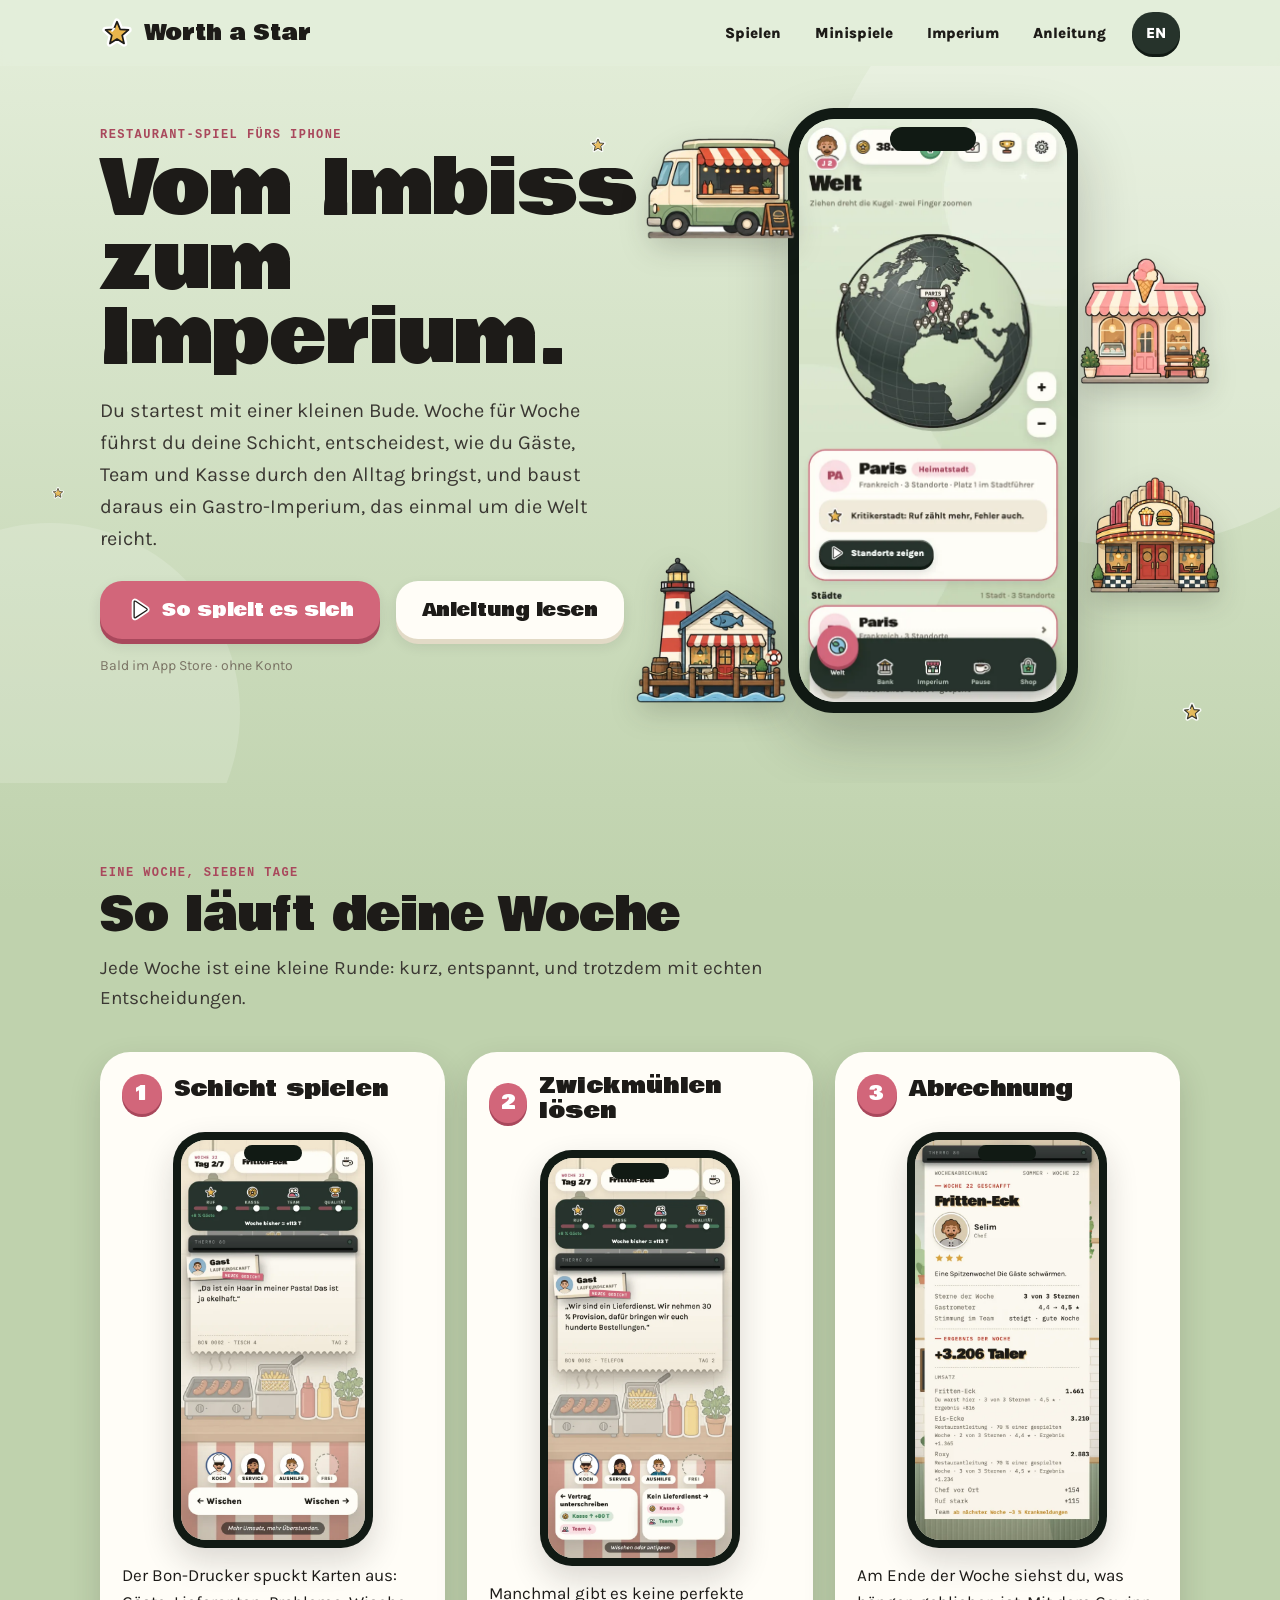
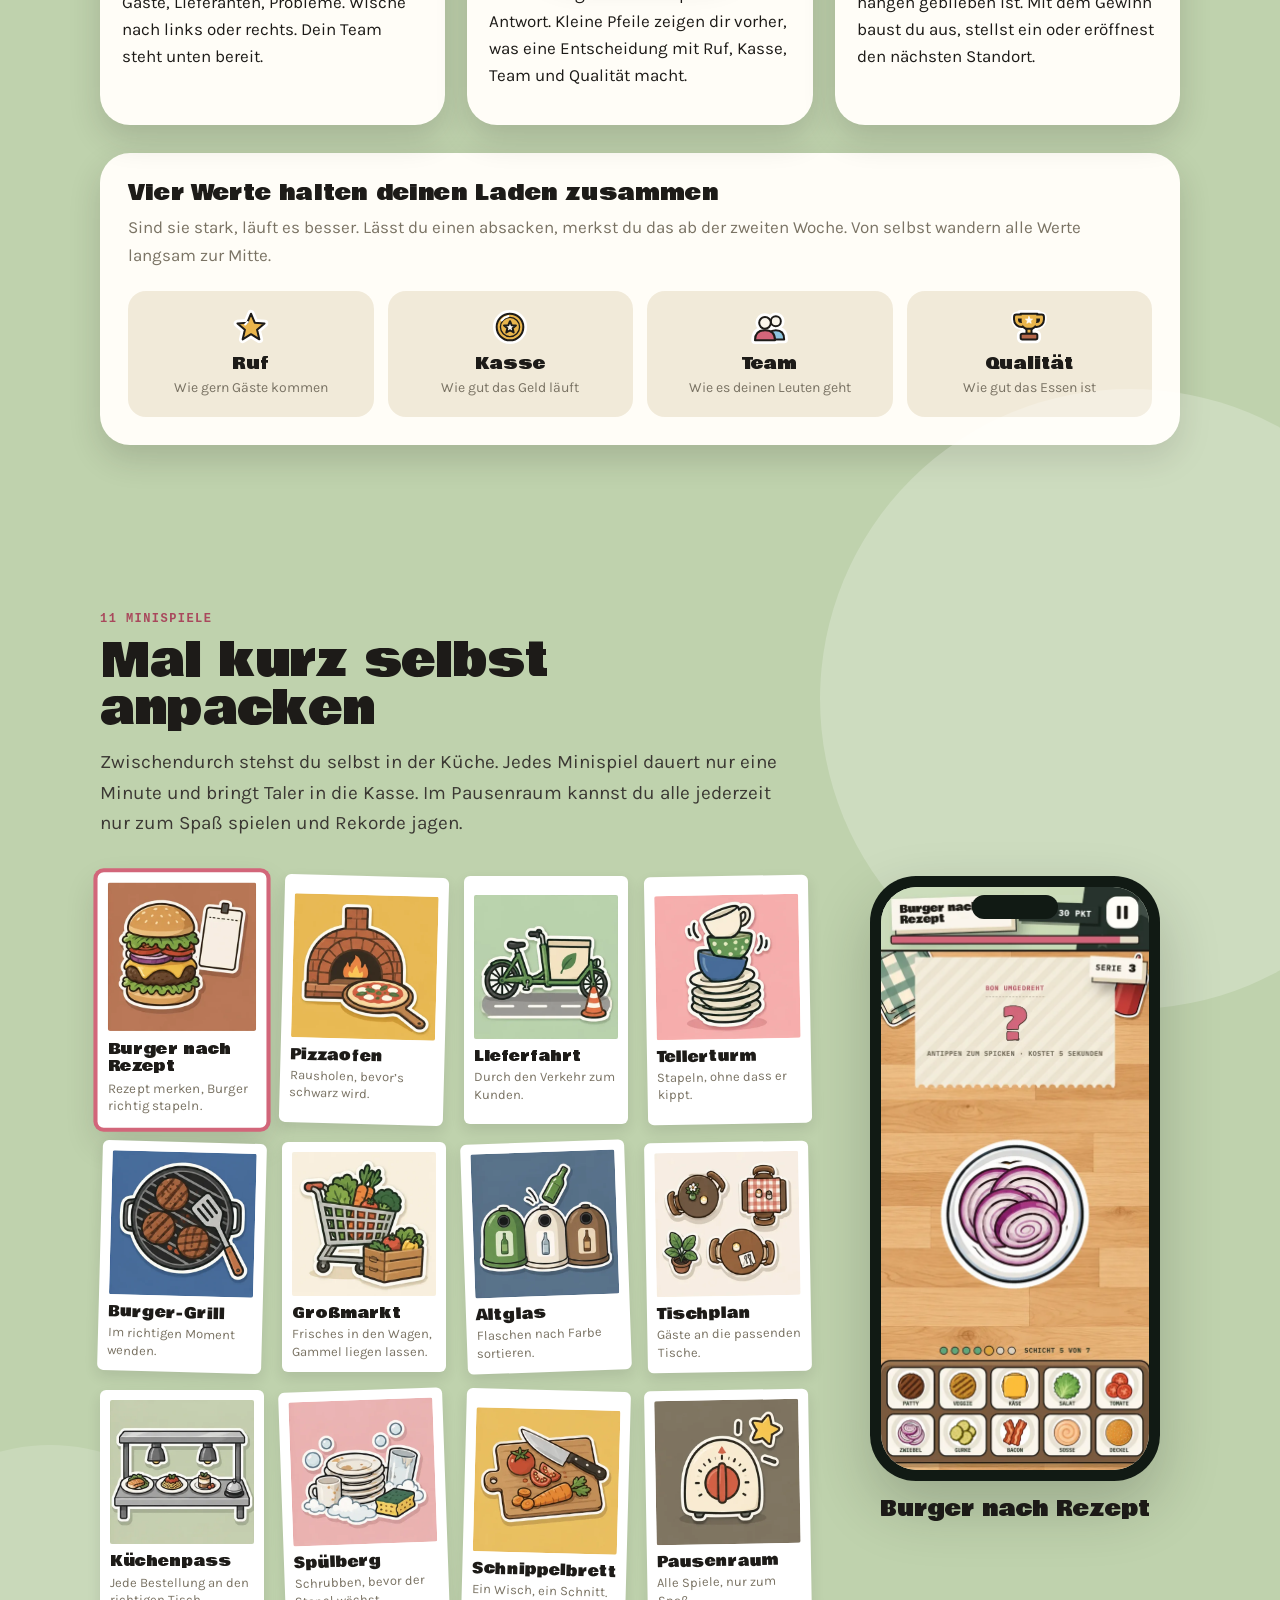
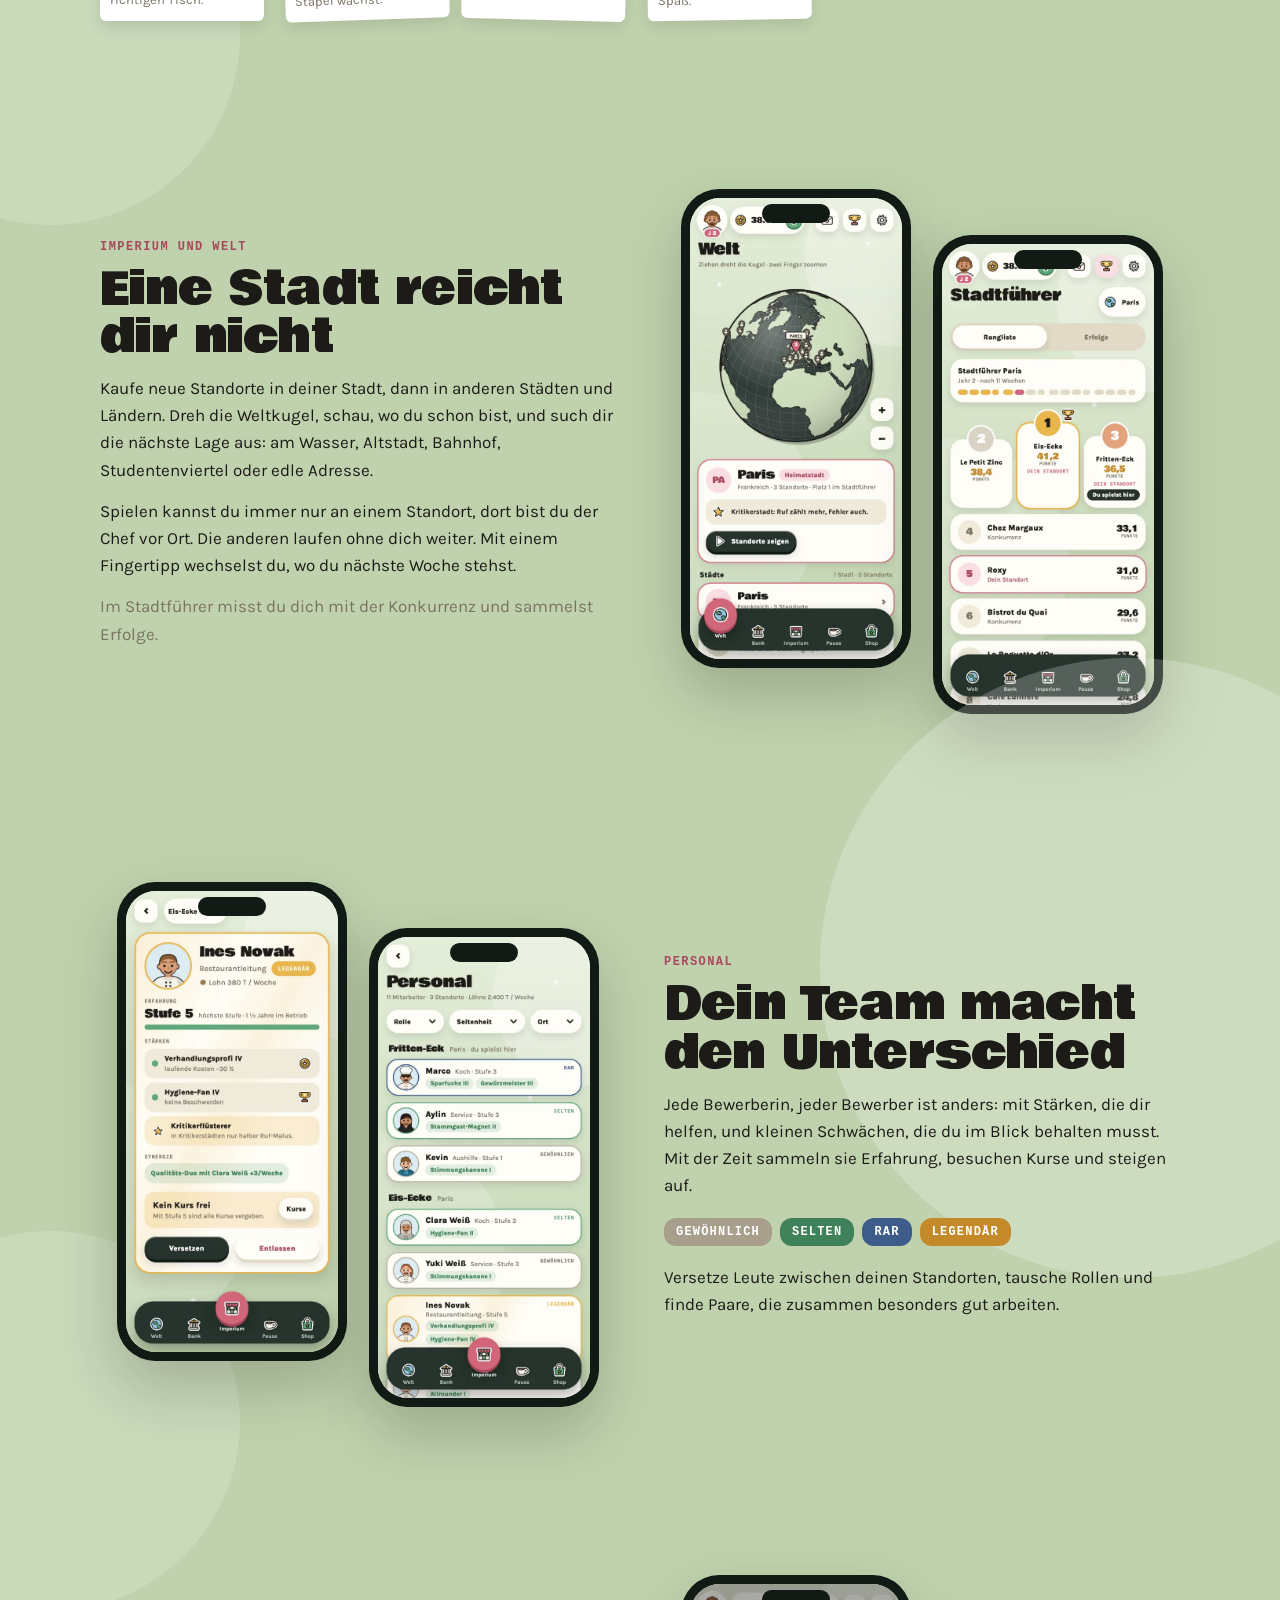
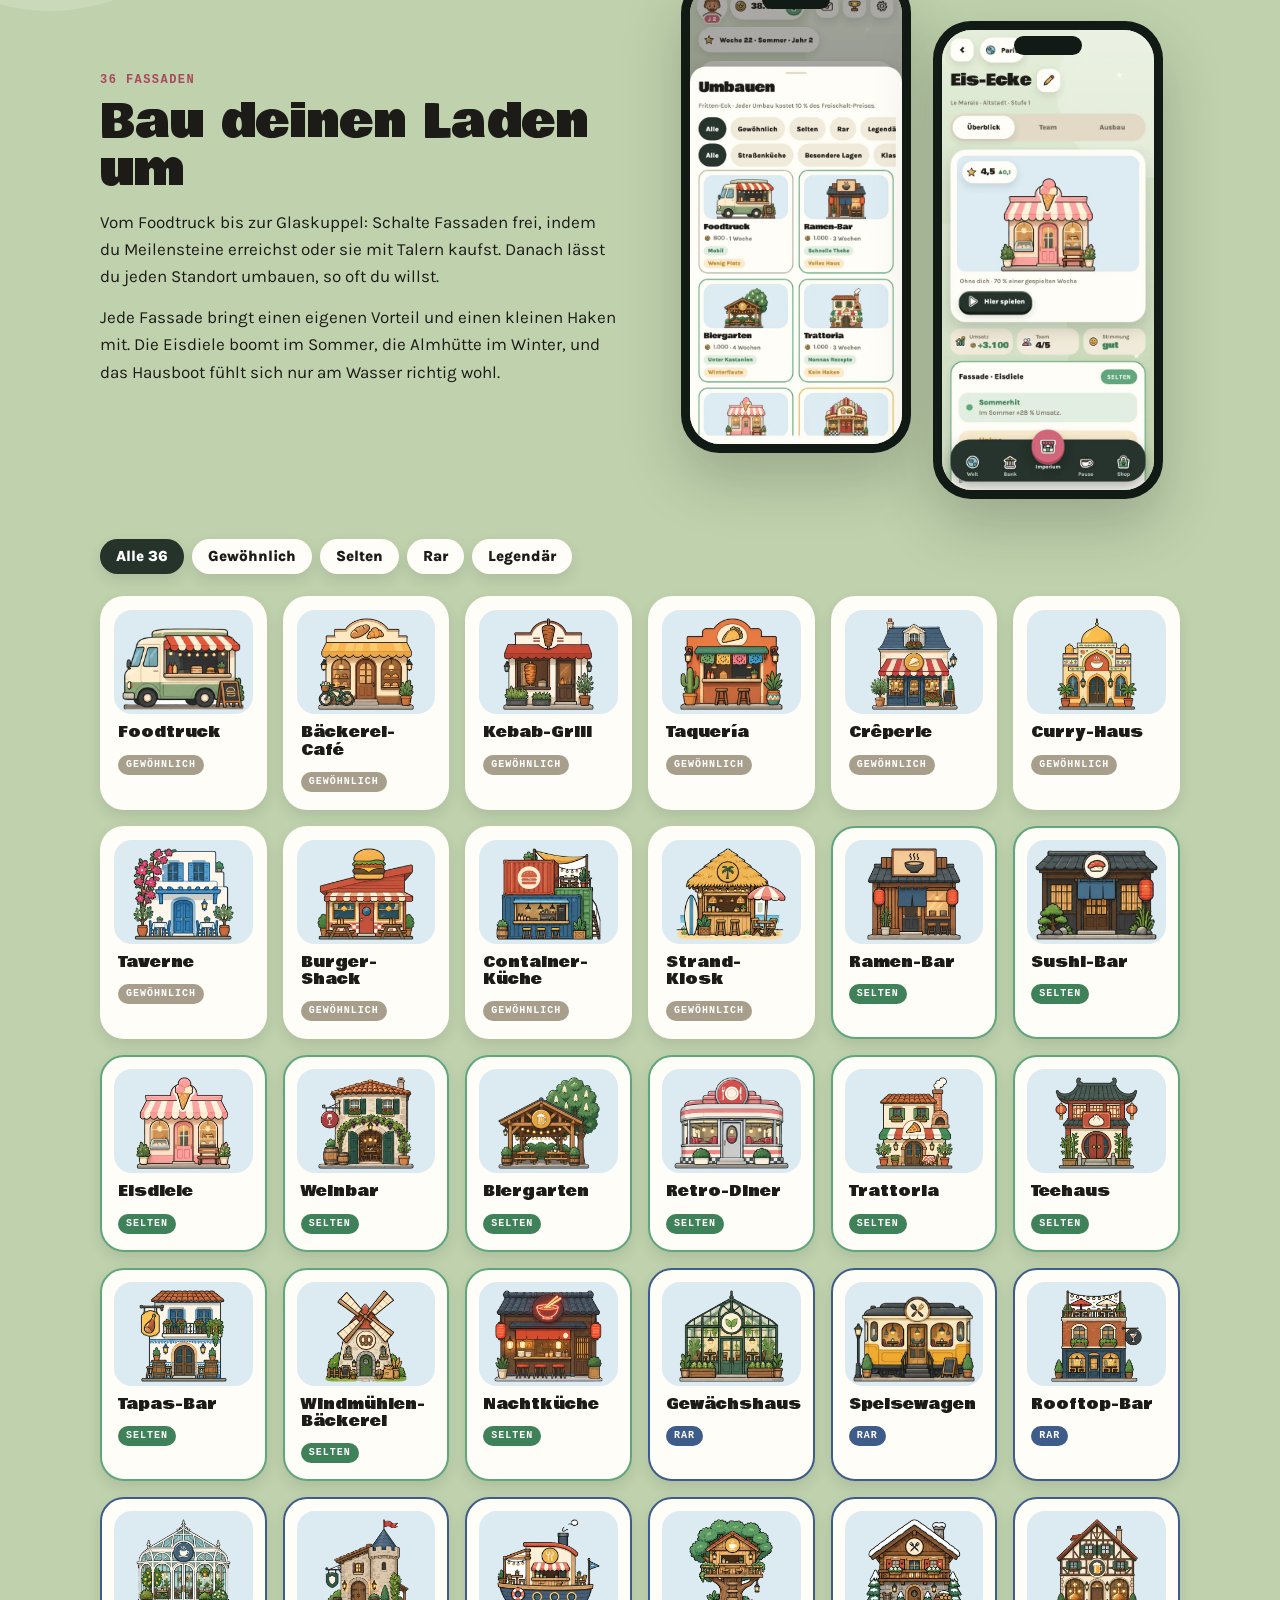
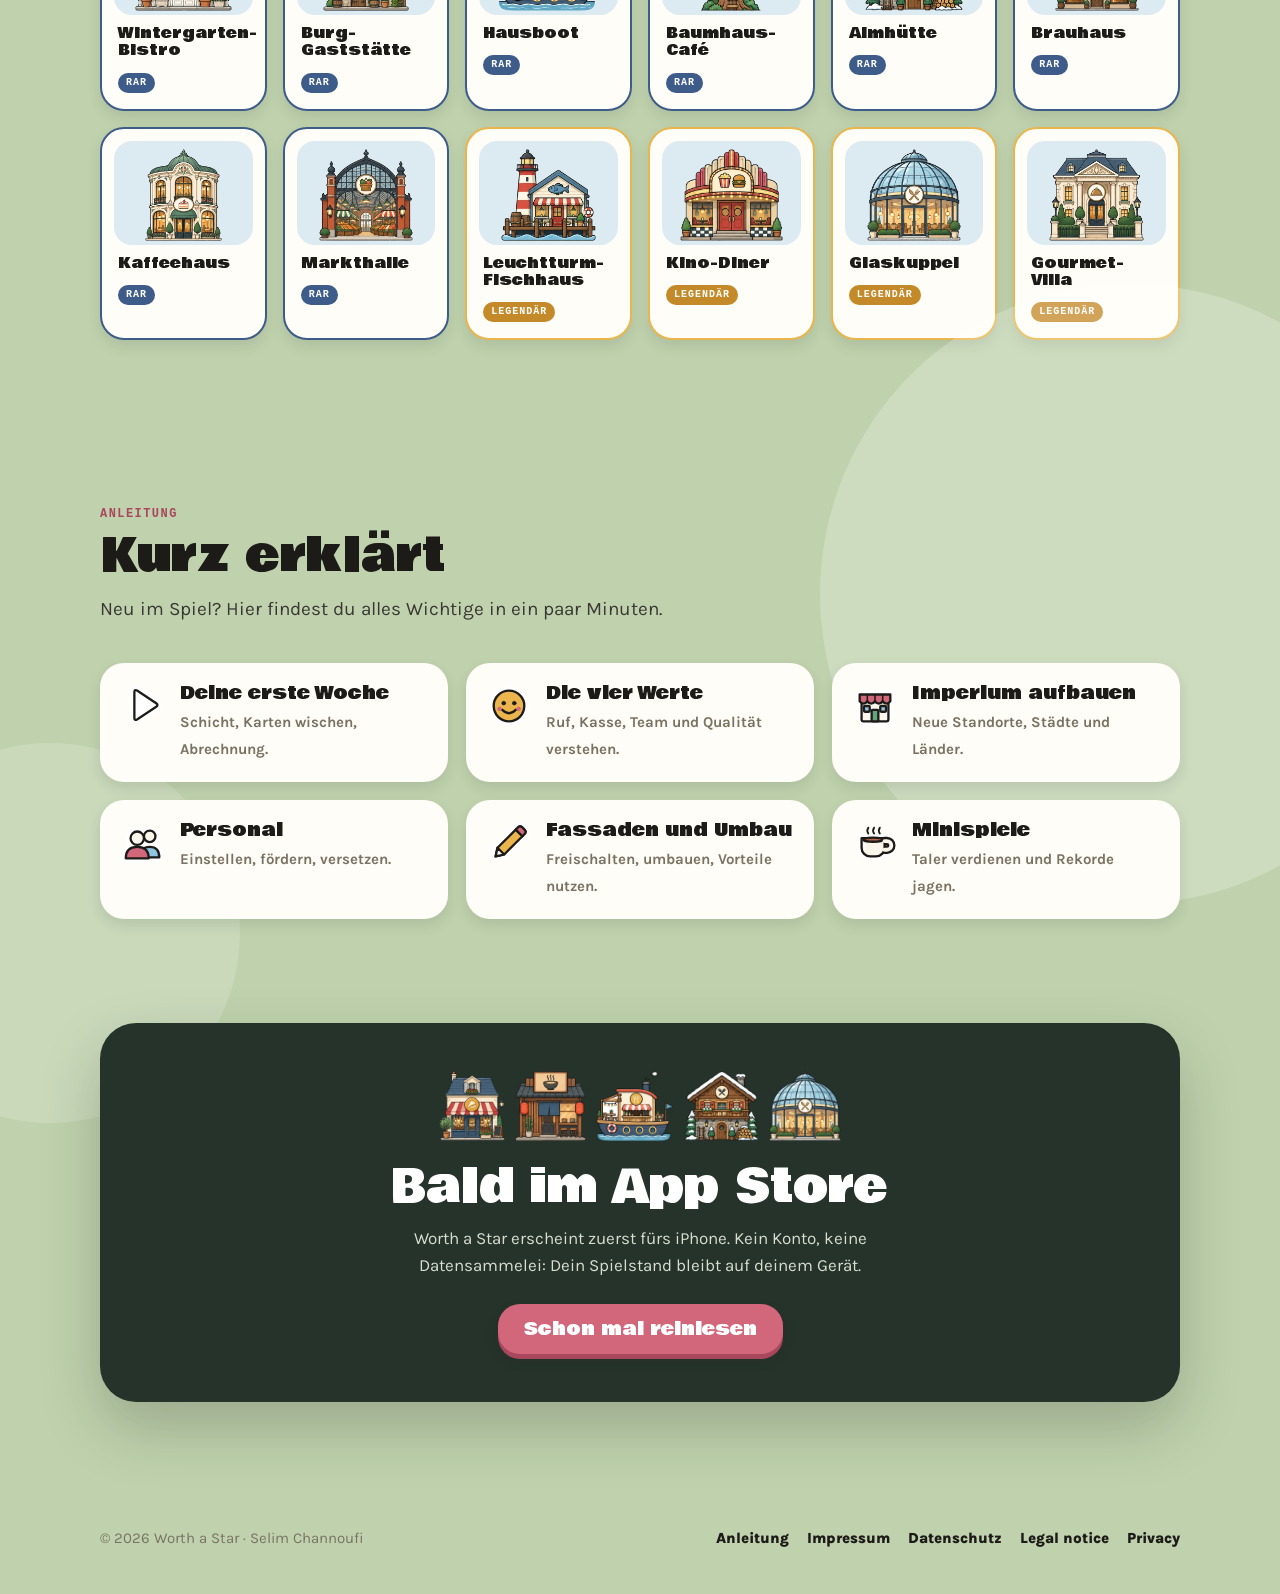
==== commit cd7e0b62: "EIN-1 6: Datenschutzerklärung – Werbung (Google AdMob, UMP-Einwilligung, App-Tracking-Transparenz, n" ====
--- a/index.html
+++ b/index.html
@@ -43,7 +43,7 @@
         <a class="knopf" href="#woche"><img src="img/symbole/weiter.svg" alt="">So spielt es sich</a>
         <a class="knopf hell" href="anleitung.html">Anleitung lesen</a>
       </div>
-      <p class="hinweis">Bald im App Store · ohne Konto, ohne Tracking</p>
+      <p class="hinweis">Bald im App Store · ohne Konto</p>
     </div>
     <div class="buehne">
       <div class="telefon" id="hero-telefon" aria-label="Bilder aus dem Spiel">
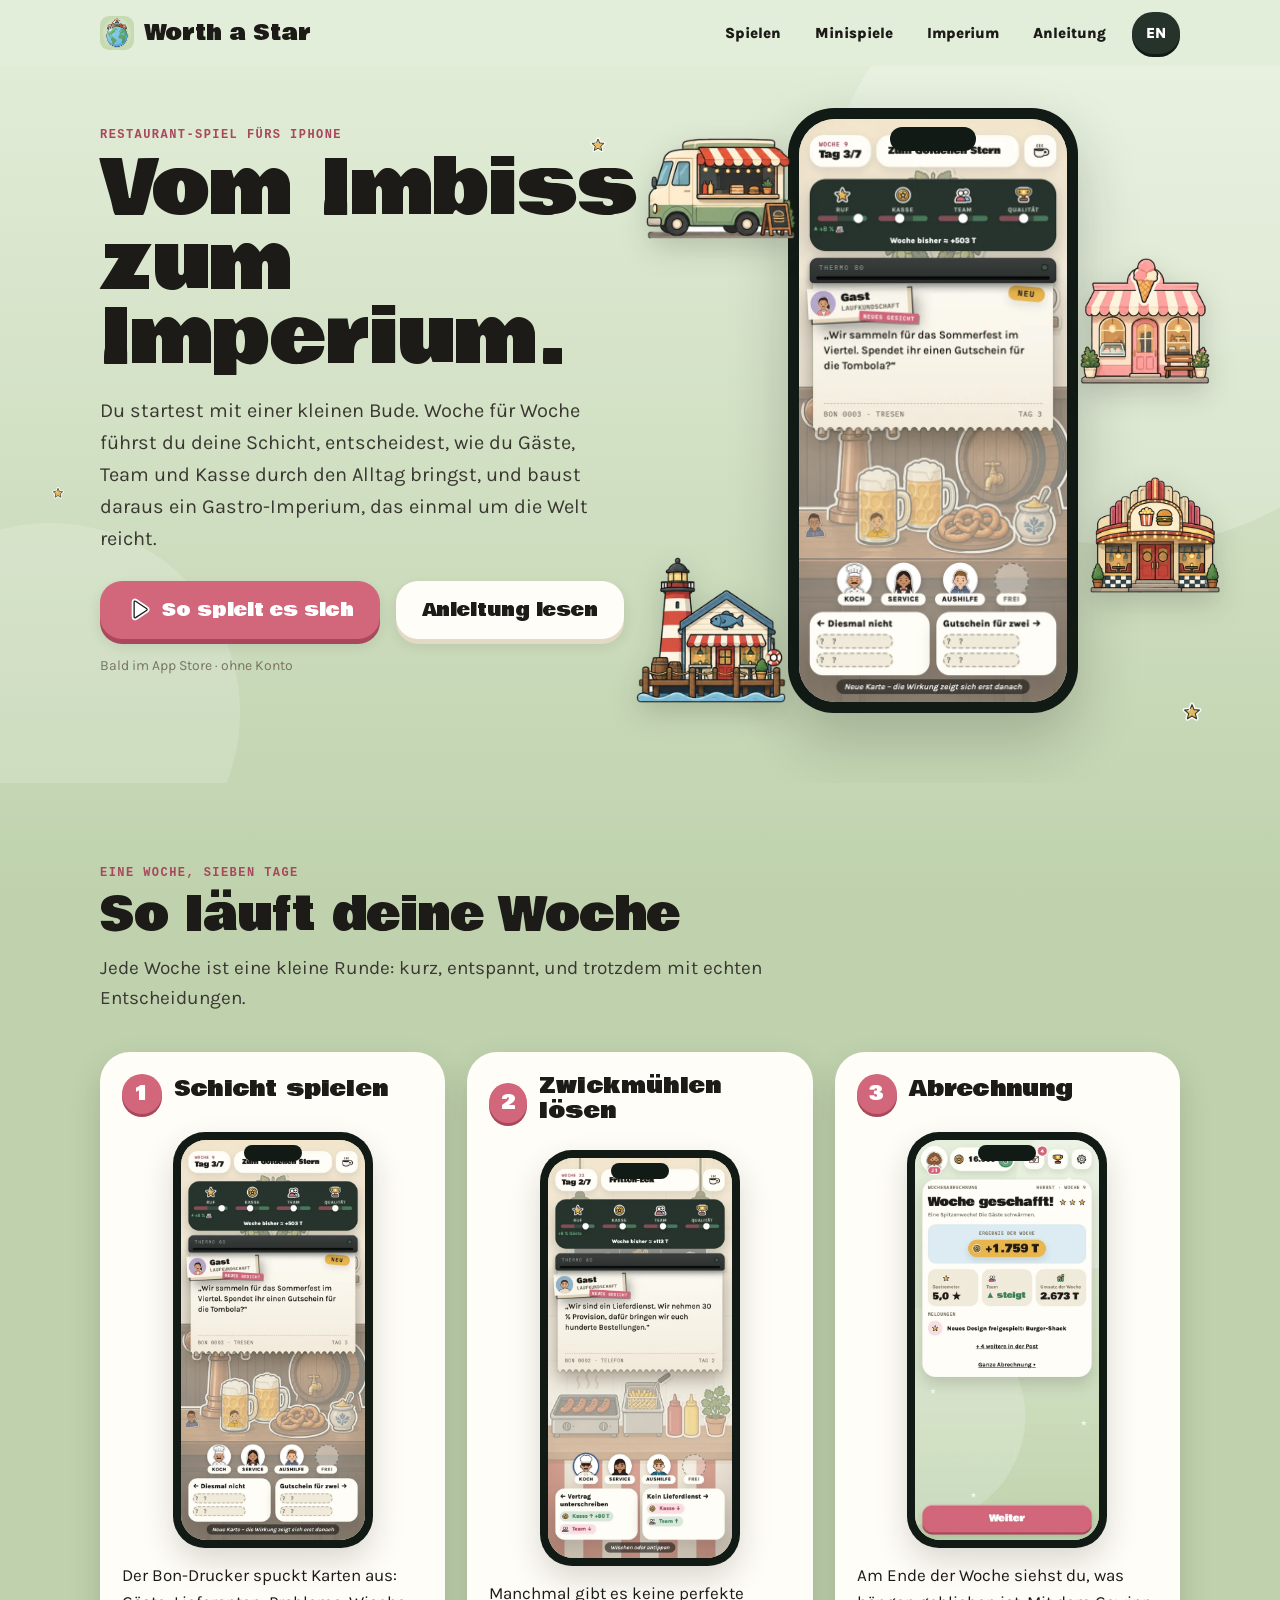
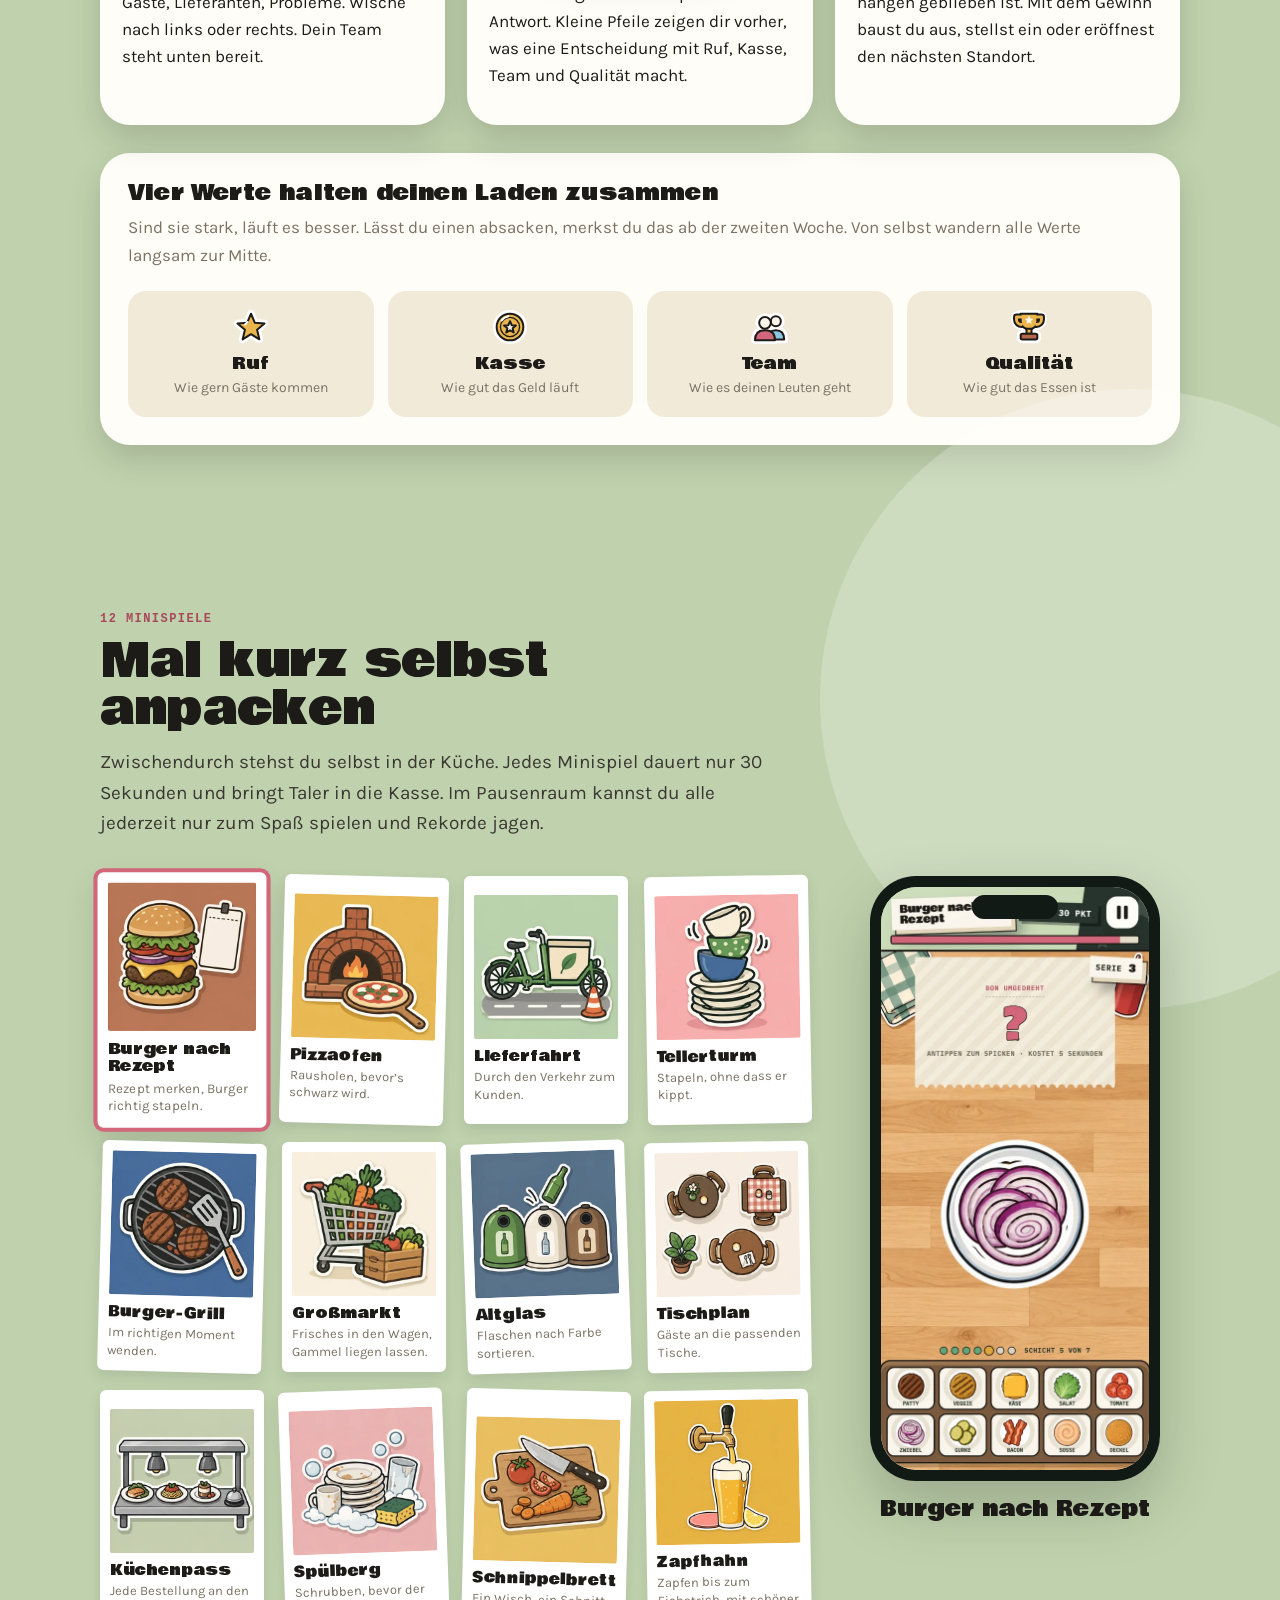
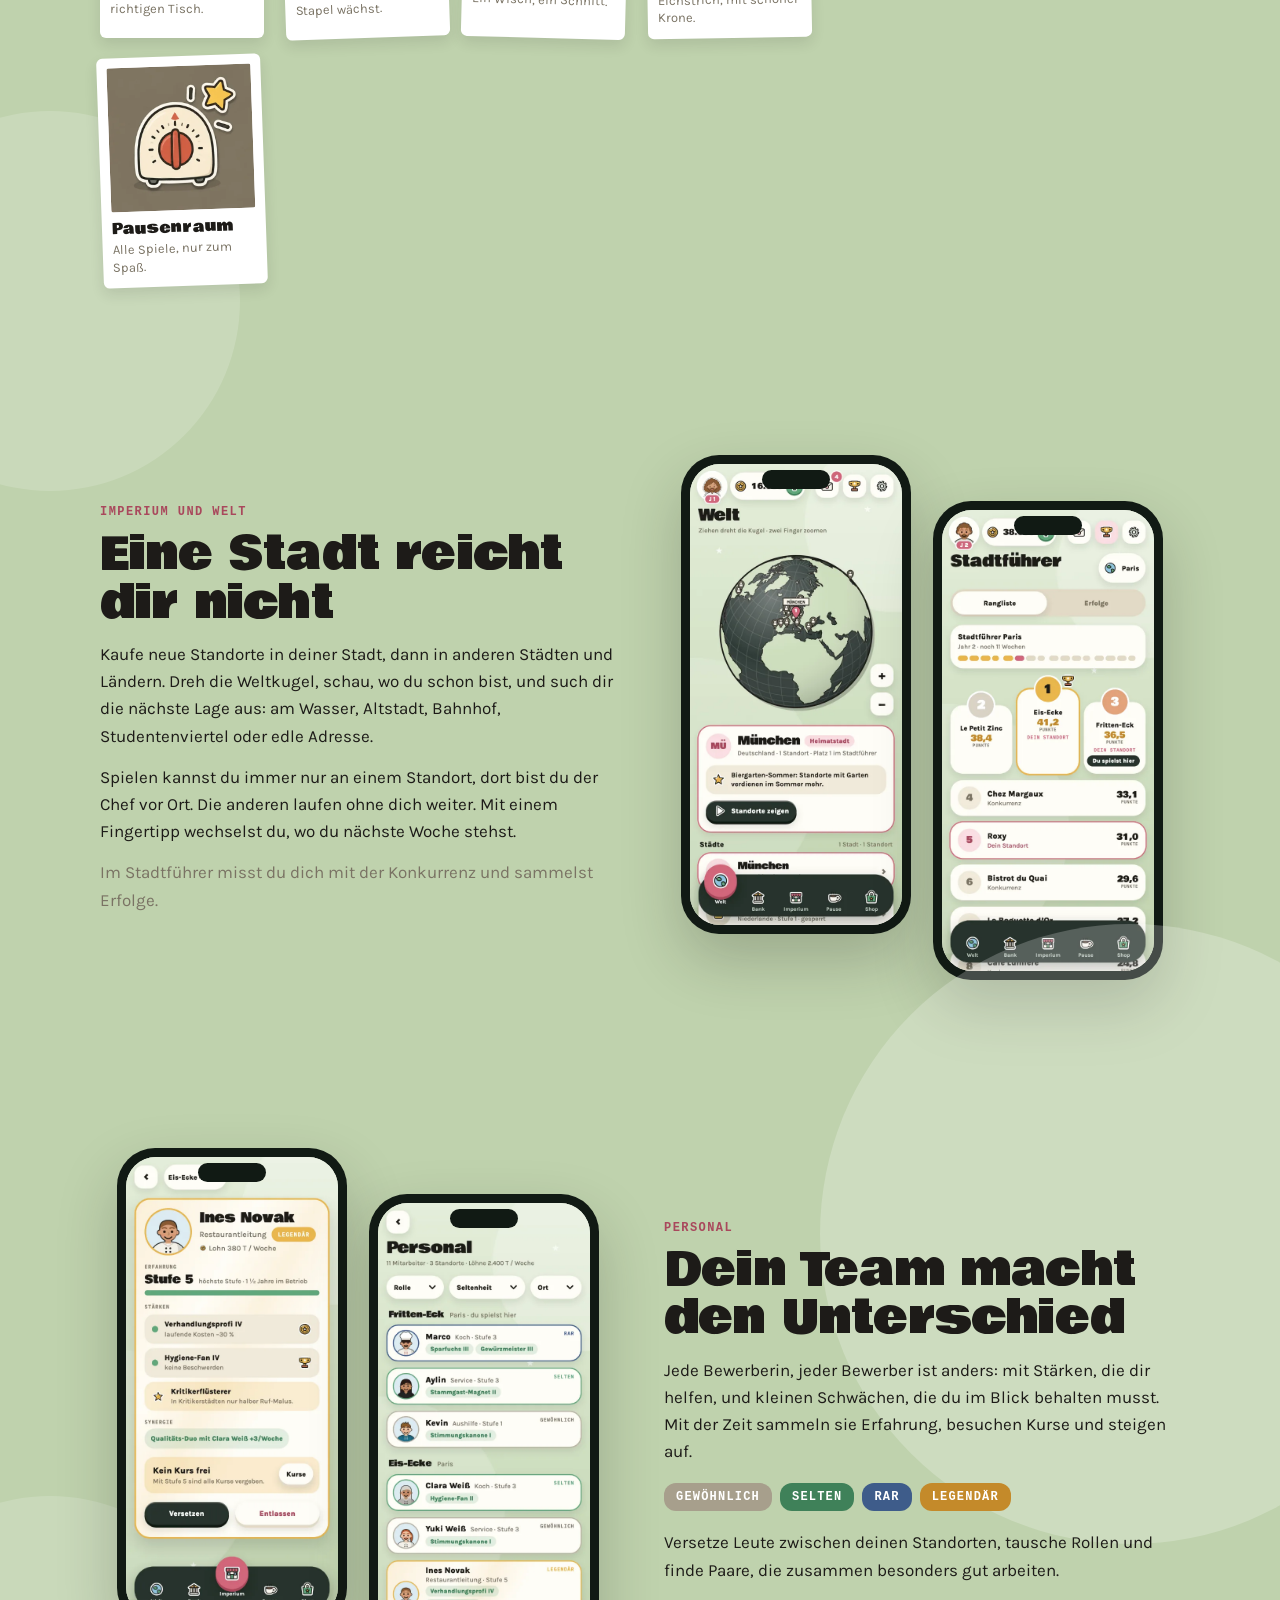
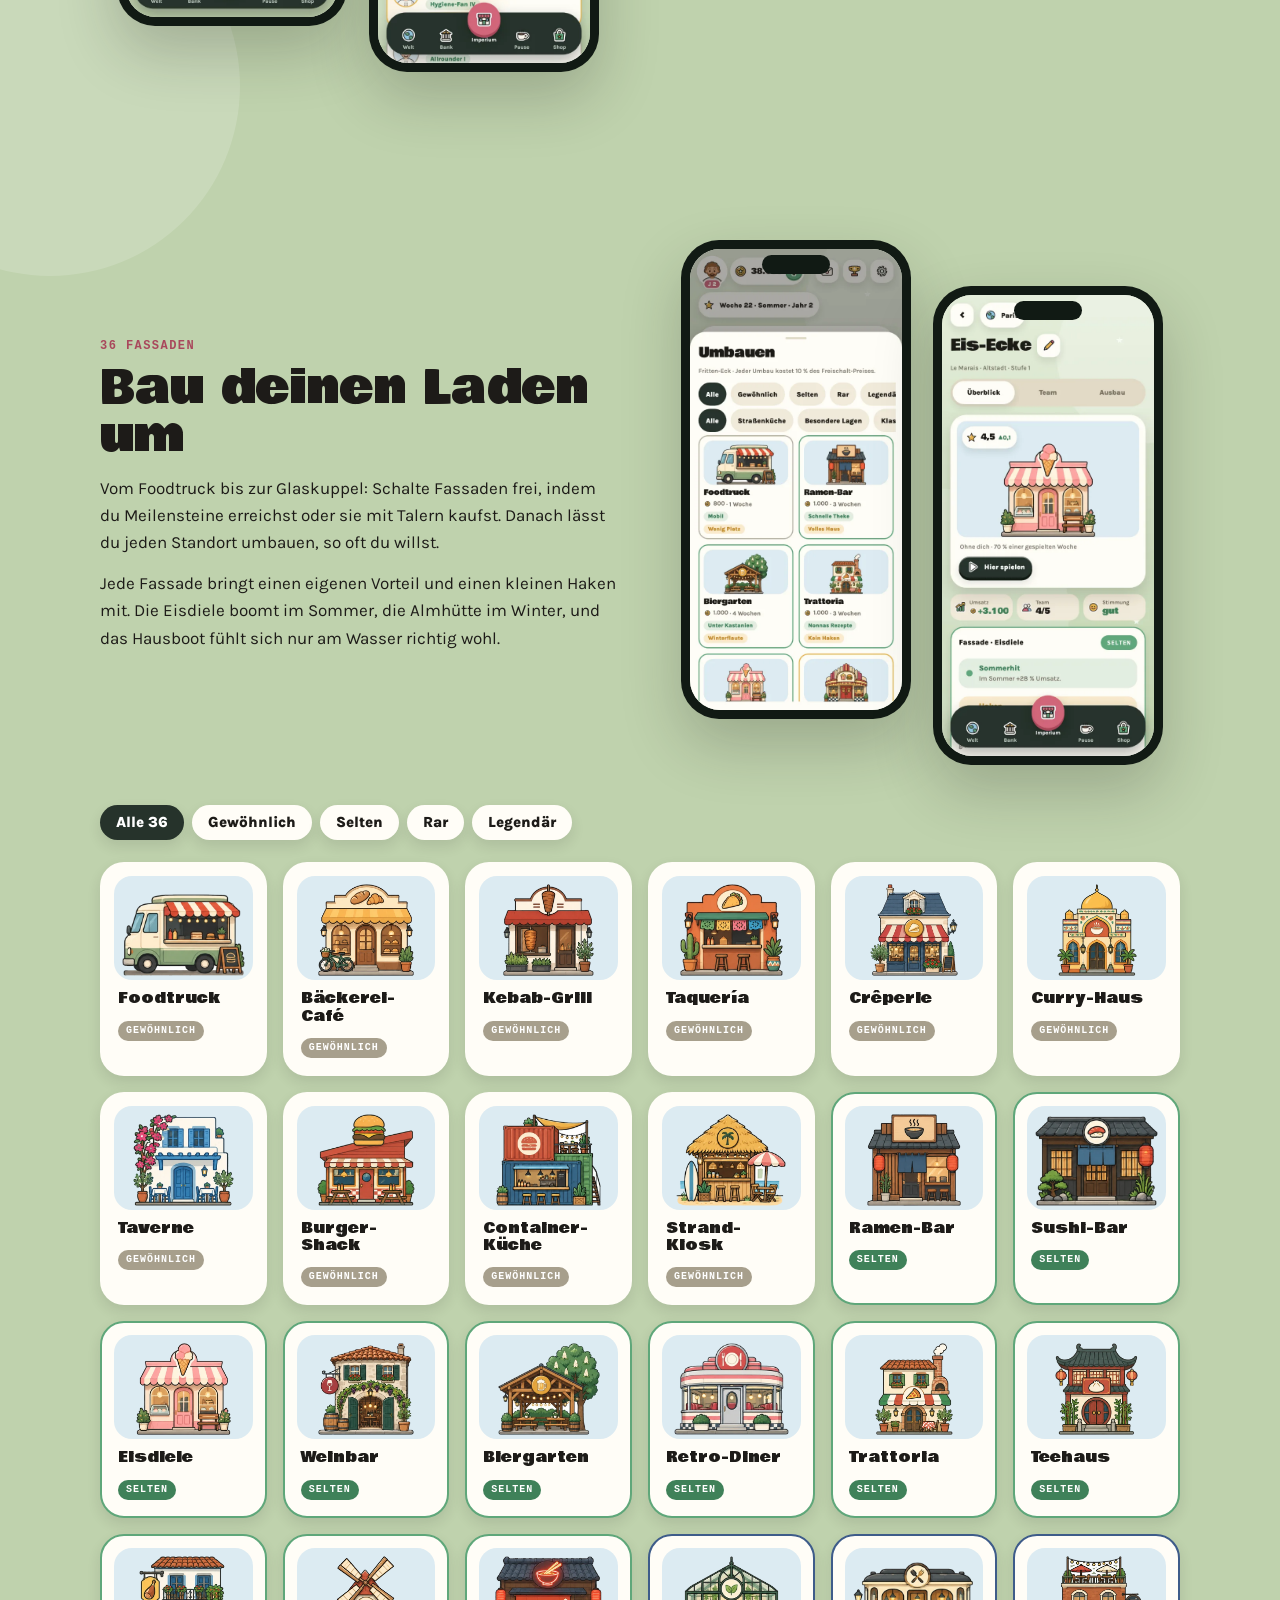
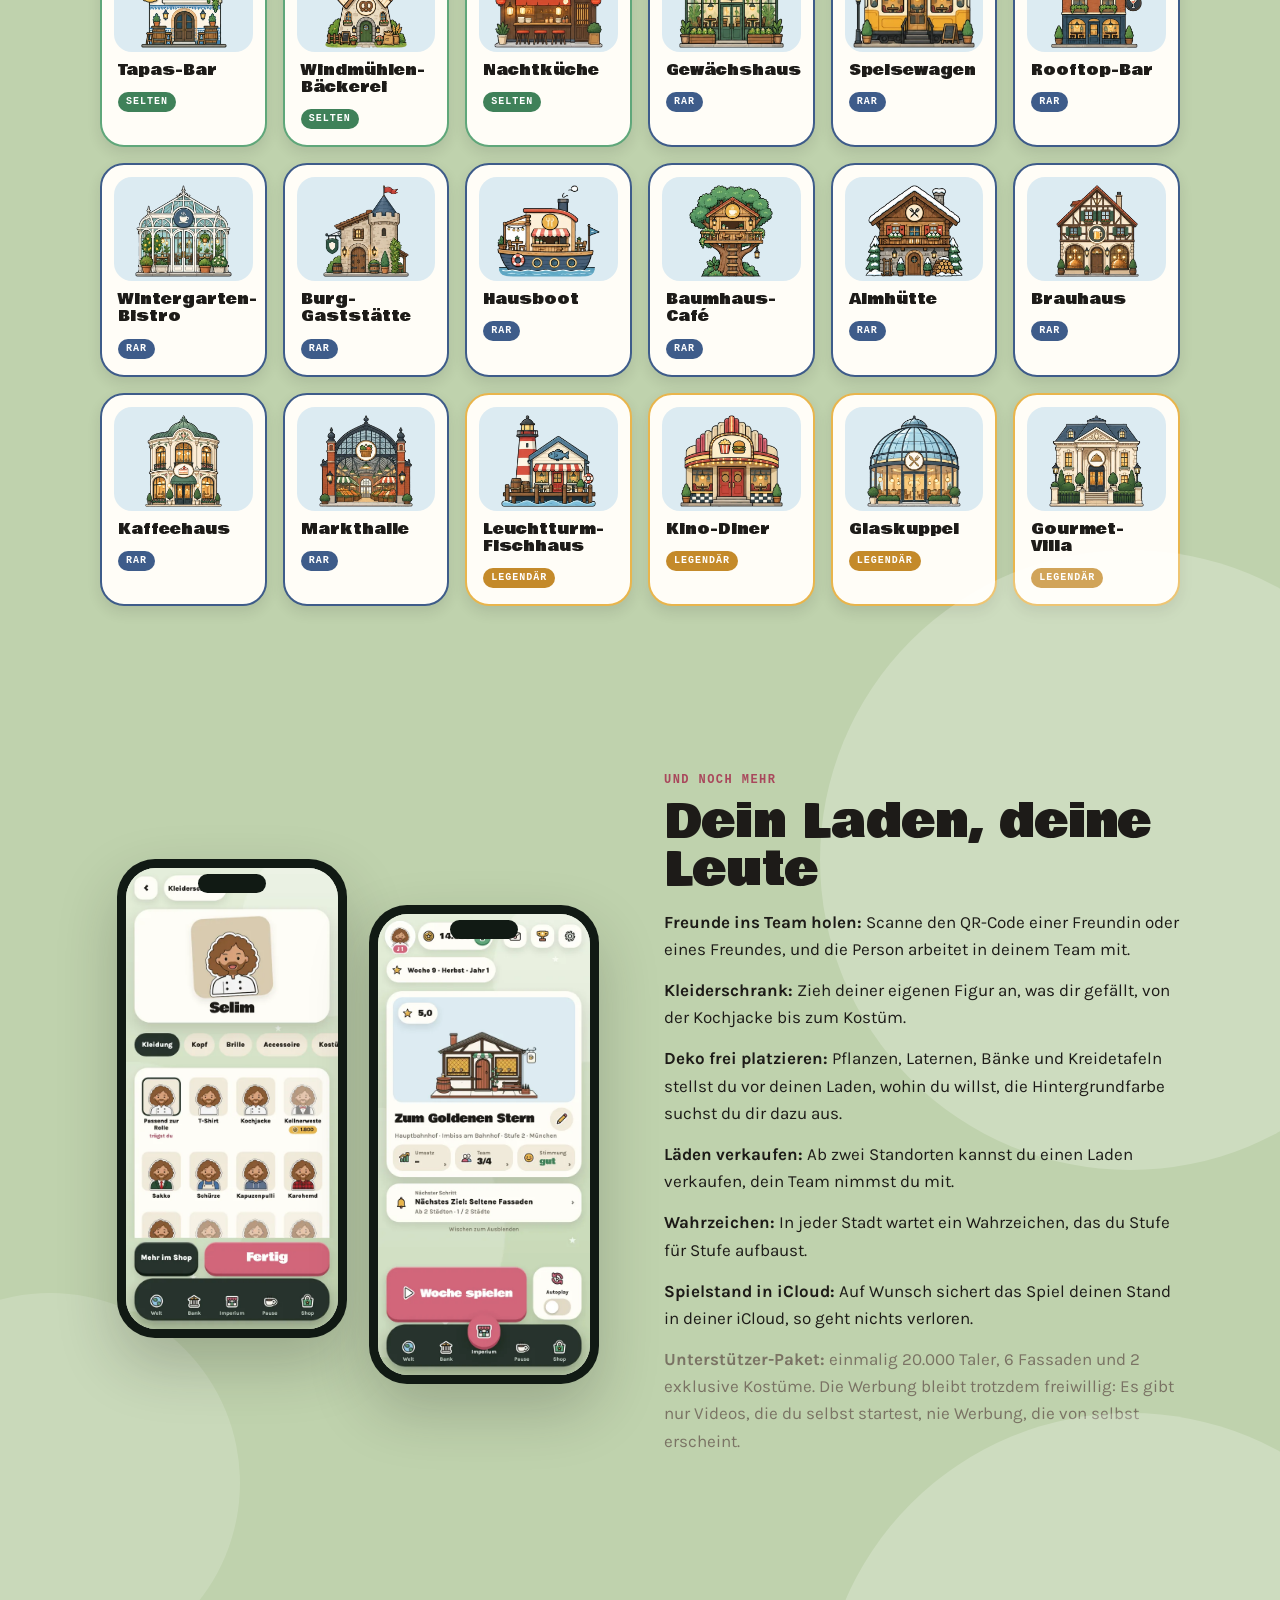
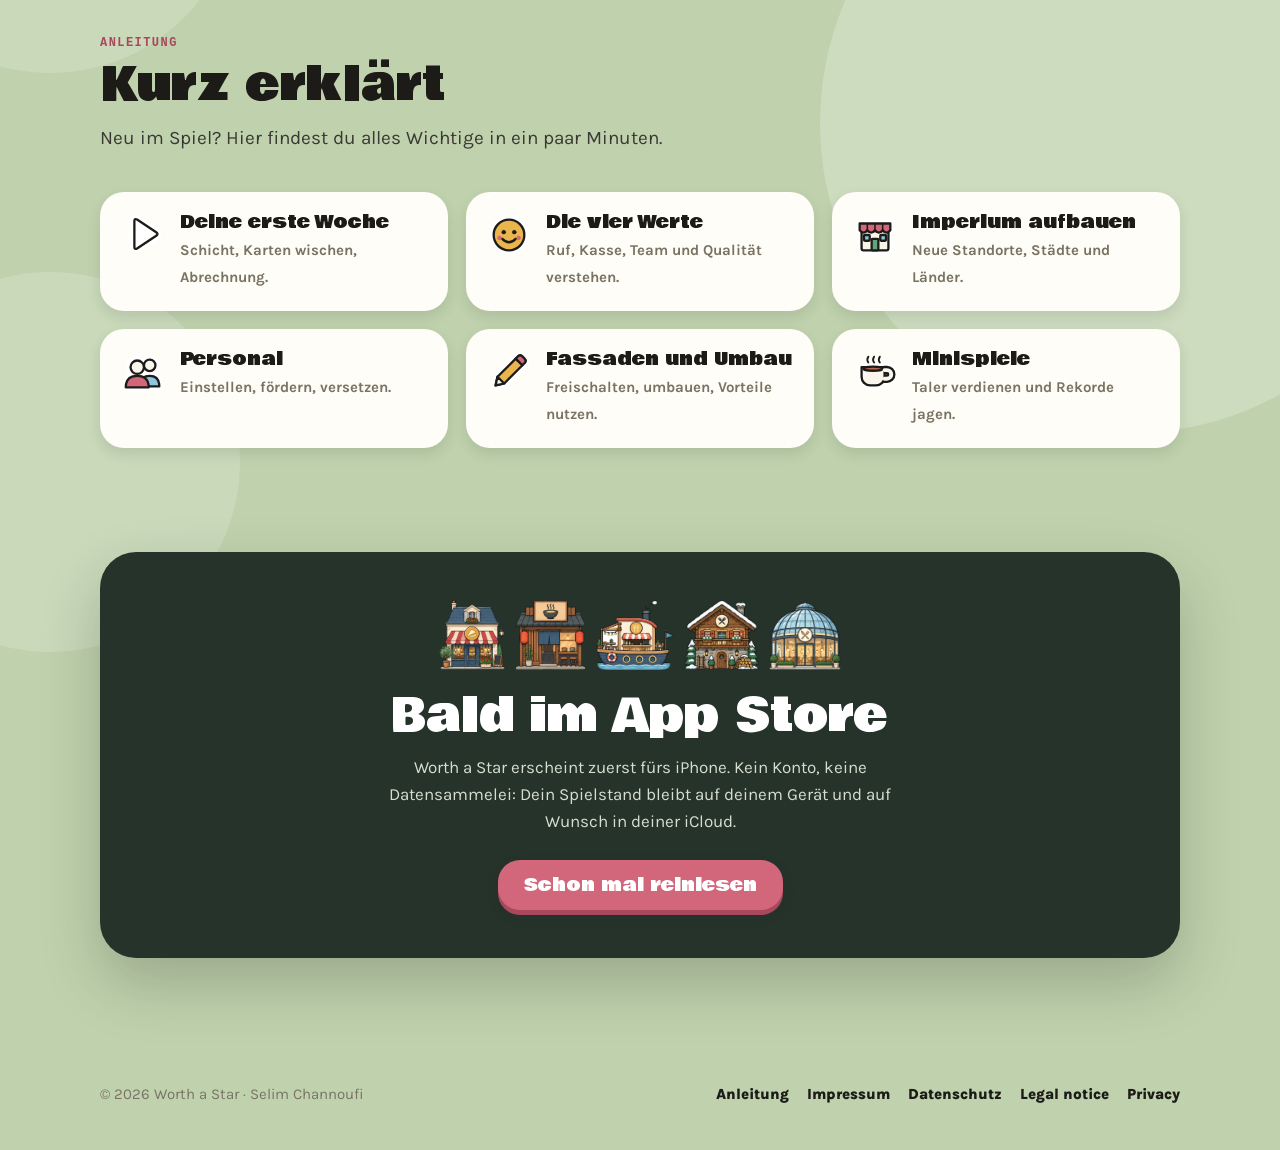
==== commit d6e713f4: "WEB-2: Seite auf den aktuellen Stand – 12 Minispiele mit Zapfhahn (Polaroid, „dauert nur 30 Sekunden" ====
--- a/index.html
+++ b/index.html
@@ -9,14 +9,16 @@
 <meta property="og:description" content="Gemütliches Restaurant-Spiel fürs iPhone: Schichten, Minispiele, Personal, Fassaden und ein Imperium um die ganze Welt.">
 <meta property="og:image" content="img/gebaeude/laden-cafe.webp">
 <meta name="theme-color" content="#E4EEDA">
-<link rel="icon" href="img/symbole/stern.svg" type="image/svg+xml">
+<link rel="icon" href="img/logo/favicon-32.png" sizes="32x32" type="image/png">
+<link rel="icon" href="img/logo/favicon-64.png" sizes="64x64" type="image/png">
+<link rel="apple-touch-icon" href="img/logo/apple-touch-icon.png">
 <link rel="stylesheet" href="style.css?v=2">
 </head>
 <body>
 
 <header class="kopf">
   <div class="wrap">
-    <a class="marke" href="#top"><img src="img/symbole/stern.svg" alt="">Worth a Star</a>
+    <a class="marke" href="#top"><img src="img/logo/app-icon-128.png" alt="">Worth a Star</a>
     <nav class="nav" aria-label="Hauptnavigation">
       <a class="mehr" href="#woche">Spielen</a>
       <a class="mehr" href="#minispiele">Minispiele</a>
@@ -48,11 +50,11 @@
     <div class="buehne">
       <div class="telefon" id="hero-telefon" aria-label="Bilder aus dem Spiel">
         <div class="bild">
-          <img src="img/screens/home.webp?v=2" alt="Hauptbildschirm mit Café und Standorten">
-          <img class="weg" src="img/screens/schicht.webp?v=2" alt="Eine Schicht mit Bon-Drucker und Team" loading="lazy">
-          <img class="weg" src="img/screens/welt.webp?v=2" alt="Die Weltkugel mit deinen Städten" loading="lazy">
-          <img class="weg" src="img/screens/pizzaofen.webp?v=2" alt="Minispiel Pizzaofen" loading="lazy">
-          <img class="weg" src="img/screens/standort.webp?v=2" alt="Ein Standort mit Eisdielen-Fassade" loading="lazy">
+          <img src="img/screens/home.webp?v=3" alt="Hauptbildschirm mit Café und Standorten">
+          <img class="weg" src="img/screens/schicht.webp?v=3" alt="Eine Schicht mit Bon-Drucker und Team" loading="lazy">
+          <img class="weg" src="img/screens/welt.webp?v=3" alt="Die Weltkugel mit deinen Städten" loading="lazy">
+          <img class="weg" src="img/screens/pizzaofen.webp?v=3" alt="Minispiel Pizzaofen" loading="lazy">
+          <img class="weg" src="img/screens/standort.webp?v=3" alt="Ein Standort mit Eisdielen-Fassade" loading="lazy">
         </div>
       </div>
       <img class="schwebe a" src="img/fassaden/foodtruck.webp" alt="">
@@ -74,17 +76,17 @@
     <div class="schritte">
       <div class="schritt">
         <div class="nr"><h3>Schicht spielen</h3></div>
-        <div class="telefon mini"><div class="bild"><img src="img/screens/schicht.webp?v=2" alt="Schicht mit Karte vom Bon-Drucker" loading="lazy"></div></div>
+        <div class="telefon mini"><div class="bild"><img src="img/screens/schicht.webp?v=3" alt="Schicht mit Karte vom Bon-Drucker" loading="lazy"></div></div>
         <p>Der Bon-Drucker spuckt Karten aus: Gäste, Lieferanten, Probleme. Wische nach links oder rechts. Dein Team steht unten bereit.</p>
       </div>
       <div class="schritt">
         <div class="nr"><h3>Zwickmühlen lösen</h3></div>
-        <div class="telefon mini"><div class="bild"><img src="img/screens/zwickmuehle.webp?v=2" alt="Zwickmühle mit zwei Antworten" loading="lazy"></div></div>
+        <div class="telefon mini"><div class="bild"><img src="img/screens/zwickmuehle.webp?v=3" alt="Zwickmühle mit zwei Antworten" loading="lazy"></div></div>
         <p>Manchmal gibt es keine perfekte Antwort. Kleine Pfeile zeigen dir vorher, was eine Entscheidung mit Ruf, Kasse, Team und Qualität macht.</p>
       </div>
       <div class="schritt">
         <div class="nr"><h3>Abrechnung</h3></div>
-        <div class="telefon mini"><div class="bild"><img src="img/screens/abrechnung.webp?v=2" alt="Abrechnung am Ende der Woche" loading="lazy"></div></div>
+        <div class="telefon mini"><div class="bild"><img src="img/screens/abrechnung.webp?v=3" alt="Abrechnung am Ende der Woche" loading="lazy"></div></div>
         <p>Am Ende der Woche siehst du, was hängen geblieben ist. Mit dem Gewinn baust du aus, stellst ein oder eröffnest den nächsten Standort.</p>
       </div>
     </div>
@@ -106,9 +108,9 @@
 <section id="minispiele" class="deko">
   <div class="wrap">
     <div class="kopfzeile">
-      <span class="etikett">11 Minispiele</span>
+      <span class="etikett">12 Minispiele</span>
       <h2>Mal kurz selbst anpacken</h2>
-      <p>Zwischendurch stehst du selbst in der Küche. Jedes Minispiel dauert nur eine Minute und bringt Taler in die Kasse. Im Pausenraum kannst du alle jederzeit nur zum Spaß spielen und Rekorde jagen.</p>
+      <p>Zwischendurch stehst du selbst in der Küche. Jedes Minispiel dauert nur 30 Sekunden und bringt Taler in die Kasse. Im Pausenraum kannst du alle jederzeit nur zum Spaß spielen und Rekorde jagen.</p>
     </div>
     <div class="minis">
       <div class="polaroids" id="polaroids">
@@ -123,10 +125,11 @@
         <button class="polaroid" data-k="pass"><img src="img/polaroids/pass.webp" alt="" loading="lazy"><b>Küchenpass</b><span>Jede Bestellung an den richtigen Tisch.</span></button>
         <button class="polaroid" data-k="spuelberg"><img src="img/polaroids/spuelberg.webp" alt="" loading="lazy"><b>Spülberg</b><span>Schrubben, bevor der Stapel wächst.</span></button>
         <button class="polaroid" data-k="schnippel"><img src="img/polaroids/schnippel.webp" alt="" loading="lazy"><b>Schnippelbrett</b><span>Ein Wisch, ein Schnitt.</span></button>
+        <button class="polaroid" data-k="zapfhahn"><img src="img/polaroids/zapfhahn.webp" alt="" loading="lazy"><b>Zapfhahn</b><span>Zapfen bis zum Eichstrich, mit schöner Krone.</span></button>
         <button class="polaroid" data-k="pausenraum"><img src="img/polaroids/bonus.webp" alt="" loading="lazy"><b>Pausenraum</b><span>Alle Spiele, nur zum Spaß.</span></button>
       </div>
       <div class="vorschau" aria-live="polite">
-        <div class="telefon"><div class="bild"><img id="mini-bild" src="img/screens/burger.webp?v=2" alt="Minispiel Burger nach Rezept"></div></div>
+        <div class="telefon"><div class="bild"><img id="mini-bild" src="img/screens/burger.webp?v=3" alt="Minispiel Burger nach Rezept"></div></div>
         <div class="titel" id="mini-titel">Burger nach Rezept</div>
       </div>
     </div>
@@ -144,8 +147,8 @@
       <p class="leise">Im Stadtführer misst du dich mit der Konkurrenz und sammelst Erfolge.</p>
     </div>
     <div class="telefone">
-      <div class="telefon klein"><div class="bild"><img src="img/screens/welt.webp?v=2" alt="Weltkugel mit Städten" loading="lazy"></div></div>
-      <div class="telefon klein"><div class="bild"><img src="img/screens/stadtfuehrer.webp?v=2" alt="Stadtführer mit Rangliste" loading="lazy"></div></div>
+      <div class="telefon klein"><div class="bild"><img src="img/screens/welt.webp?v=3" alt="Weltkugel mit Städten" loading="lazy"></div></div>
+      <div class="telefon klein"><div class="bild"><img src="img/screens/stadtfuehrer.webp?v=3" alt="Stadtführer mit Rangliste" loading="lazy"></div></div>
     </div>
   </div>
 </section>
@@ -166,8 +169,8 @@
       <p>Versetze Leute zwischen deinen Standorten, tausche Rollen und finde Paare, die zusammen besonders gut arbeiten.</p>
     </div>
     <div class="telefone">
-      <div class="telefon klein"><div class="bild"><img src="img/screens/mitarbeiter.webp?v=2" alt="Mitarbeiter-Karte einer legendären Restaurantleiterin" loading="lazy"></div></div>
-      <div class="telefon klein"><div class="bild"><img src="img/screens/personal.webp?v=2" alt="Personal mit Filtern" loading="lazy"></div></div>
+      <div class="telefon klein"><div class="bild"><img src="img/screens/mitarbeiter.webp?v=3" alt="Mitarbeiter-Karte einer legendären Restaurantleiterin" loading="lazy"></div></div>
+      <div class="telefon klein"><div class="bild"><img src="img/screens/personal.webp?v=3" alt="Personal mit Filtern" loading="lazy"></div></div>
     </div>
   </div>
 </section>
@@ -183,8 +186,8 @@
         <p>Jede Fassade bringt einen eigenen Vorteil und einen kleinen Haken mit. Die Eisdiele boomt im Sommer, die Almhütte im Winter, und das Hausboot fühlt sich nur am Wasser richtig wohl.</p>
       </div>
       <div class="telefone">
-        <div class="telefon klein"><div class="bild"><img src="img/screens/umbau.webp?v=2" alt="Umbau-Blatt mit Fassaden" loading="lazy"></div></div>
-        <div class="telefon klein"><div class="bild"><img src="img/screens/standort.webp?v=2" alt="Standort mit Eisdielen-Fassade" loading="lazy"></div></div>
+        <div class="telefon klein"><div class="bild"><img src="img/screens/umbau.webp?v=3" alt="Umbau-Blatt mit Fassaden" loading="lazy"></div></div>
+        <div class="telefon klein"><div class="bild"><img src="img/screens/standort.webp?v=3" alt="Standort mit Eisdielen-Fassade" loading="lazy"></div></div>
       </div>
     </div>
 
@@ -196,6 +199,27 @@
       <button data-f="legendaer" aria-pressed="false">Legendär</button>
     </div>
     <div class="fassaden" id="fassaden-liste"></div>
+  </div>
+</section>
+
+<!-- MEHR (WEB-2) -->
+<section id="mehr" class="deko">
+  <div class="wrap zwei umgekehrt">
+    <div>
+      <span class="etikett">Und noch mehr</span>
+      <h2>Dein Laden, deine Leute</h2>
+      <p><b>Freunde ins Team holen:</b> Scanne den QR-Code einer Freundin oder eines Freundes, und die Person arbeitet in deinem Team mit.</p>
+      <p><b>Kleiderschrank:</b> Zieh deiner eigenen Figur an, was dir gefällt, von der Kochjacke bis zum Kostüm.</p>
+      <p><b>Deko frei platzieren:</b> Pflanzen, Laternen, Bänke und Kreidetafeln stellst du vor deinen Laden, wohin du willst, die Hintergrundfarbe suchst du dir dazu aus.</p>
+      <p><b>Läden verkaufen:</b> Ab zwei Standorten kannst du einen Laden verkaufen, dein Team nimmst du mit.</p>
+      <p><b>Wahrzeichen:</b> In jeder Stadt wartet ein Wahrzeichen, das du Stufe für Stufe aufbaust.</p>
+      <p><b>Spielstand in iCloud:</b> Auf Wunsch sichert das Spiel deinen Stand in deiner iCloud, so geht nichts verloren.</p>
+      <p class="leise"><b>Unterstützer-Paket:</b> einmalig 20.000 Taler, 6 Fassaden und 2 exklusive Kostüme. Die Werbung bleibt trotzdem freiwillig: Es gibt nur Videos, die du selbst startest, nie Werbung, die von selbst erscheint.</p>
+    </div>
+    <div class="telefone">
+      <div class="telefon klein"><div class="bild"><img src="img/screens/kleiderschrank.webp" alt="Kleiderschrank mit der eigenen Figur" loading="lazy"></div></div>
+      <div class="telefon klein"><div class="bild"><img src="img/screens/home.webp?v=3" alt="Hauptbildschirm mit dem eigenen Laden" loading="lazy"></div></div>
+    </div>
   </div>
 </section>
 
@@ -229,7 +253,7 @@
         <img src="img/fassaden/glaskuppel.webp" alt="" loading="lazy">
       </div>
       <h2>Bald im App Store</h2>
-      <p>Worth a Star erscheint zuerst fürs iPhone. Kein Konto, keine Datensammelei: Dein Spielstand bleibt auf deinem Gerät.</p>
+      <p>Worth a Star erscheint zuerst fürs iPhone. Kein Konto, keine Datensammelei: Dein Spielstand bleibt auf deinem Gerät und auf Wunsch in deiner iCloud.</p>
       <a class="knopf" href="anleitung.html">Schon mal reinlesen</a>
     </div>
   </div>
@@ -269,7 +293,7 @@
       knoepfe.forEach(function(x){x.setAttribute('aria-pressed','false')});
       b.setAttribute('aria-pressed','true');
       var name=b.querySelector('b').textContent;
-      bild.src='img/screens/'+b.dataset.k+'.webp?v=2';
+      bild.src='img/screens/'+b.dataset.k+'.webp?v=3';
       bild.alt='Minispiel '+name;
       titel.textContent=name;
       if(window.innerWidth<880)bild.closest('.vorschau').scrollIntoView({behavior:'smooth',block:'center'});
--- a/style.css
+++ b/style.css
@@ -39,7 +39,7 @@
 .kopf{position:sticky;top:0;z-index:20;padding:12px 0;background:rgba(228,238,218,.86);backdrop-filter:blur(10px);-webkit-backdrop-filter:blur(10px)}
 .kopf .wrap{display:flex;align-items:center;justify-content:space-between;gap:16px}
 .marke{display:flex;align-items:center;gap:10px;font:400 21px/1 'Bowlby One','Arial Black',sans-serif;color:var(--tinte);text-decoration:none;white-space:nowrap}
-.marke img{width:34px;height:34px}
+.marke img{width:34px;height:34px;border-radius:9px}
 .nav{display:flex;gap:6px;align-items:center}
 .nav a{color:var(--tinte);text-decoration:none;font-weight:800;font-size:15px;padding:9px 14px;border-radius:22px}
 .nav a:hover{background:var(--karte)}
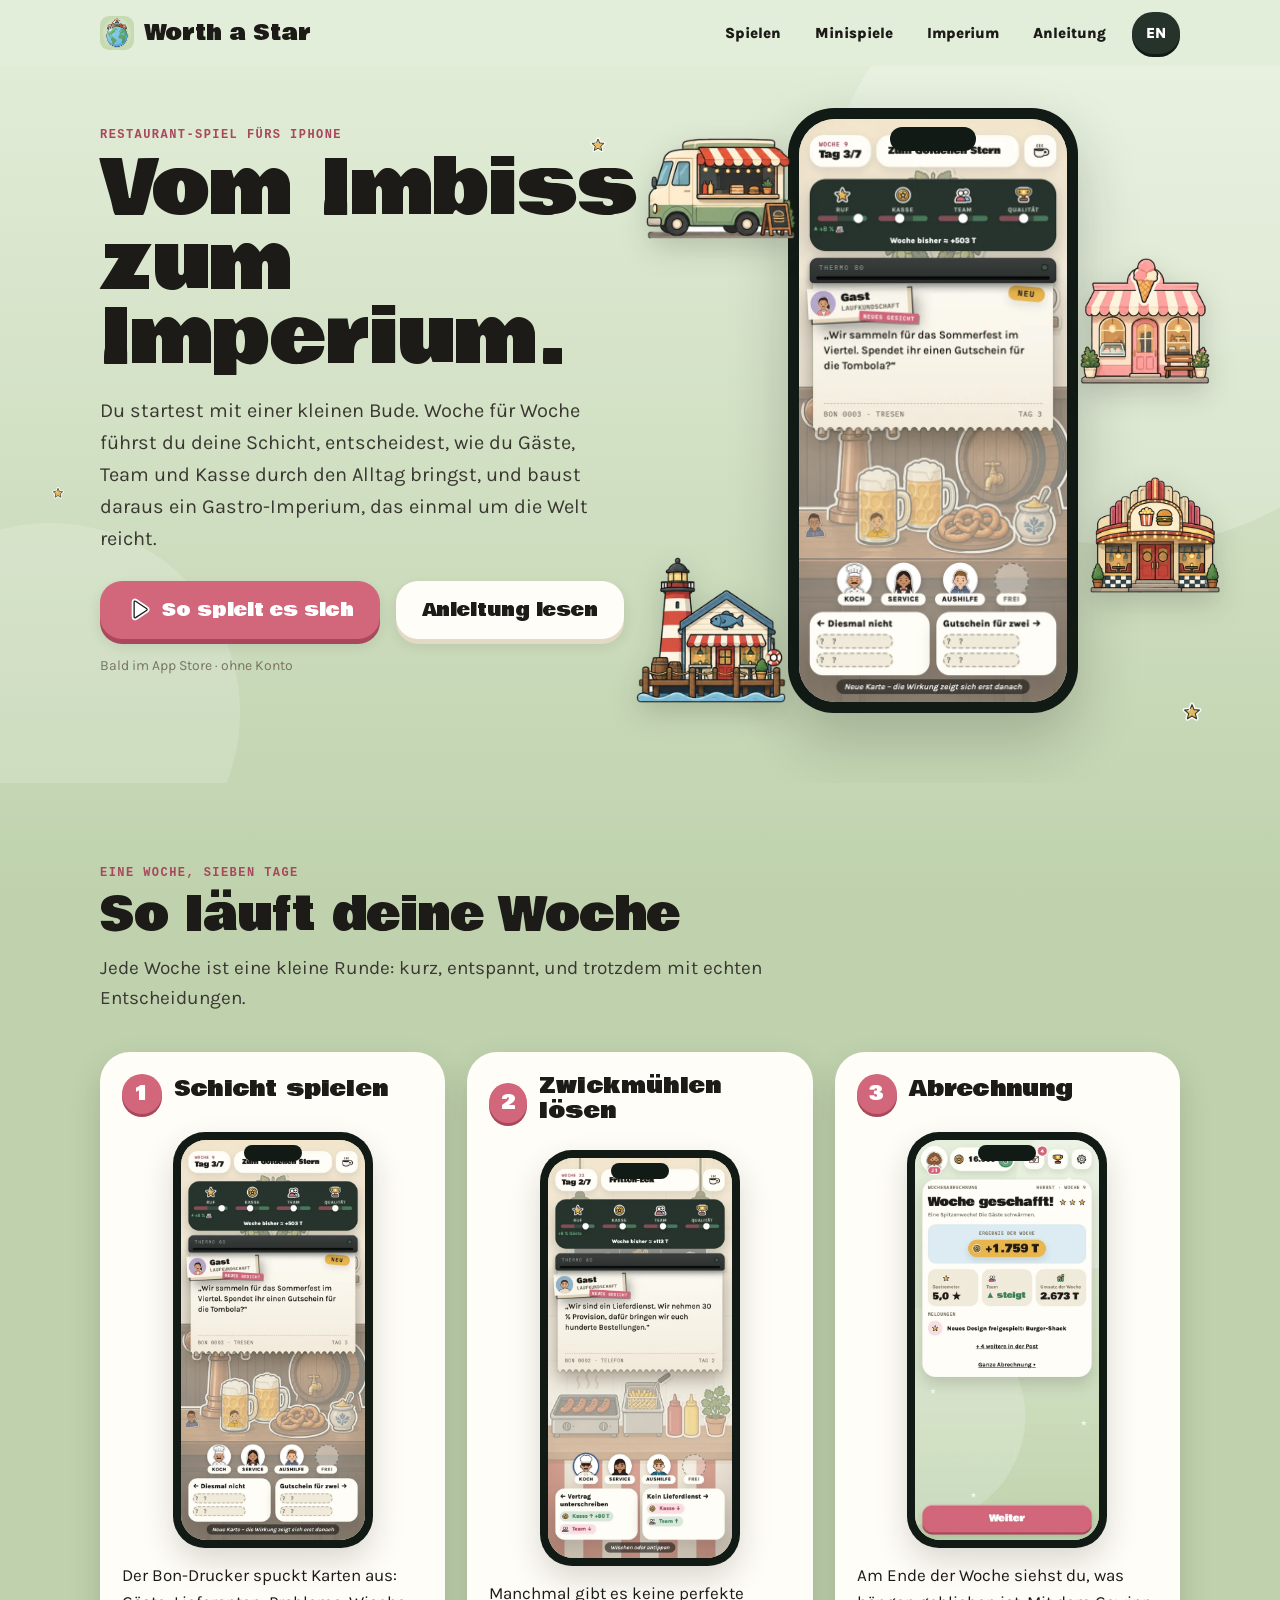
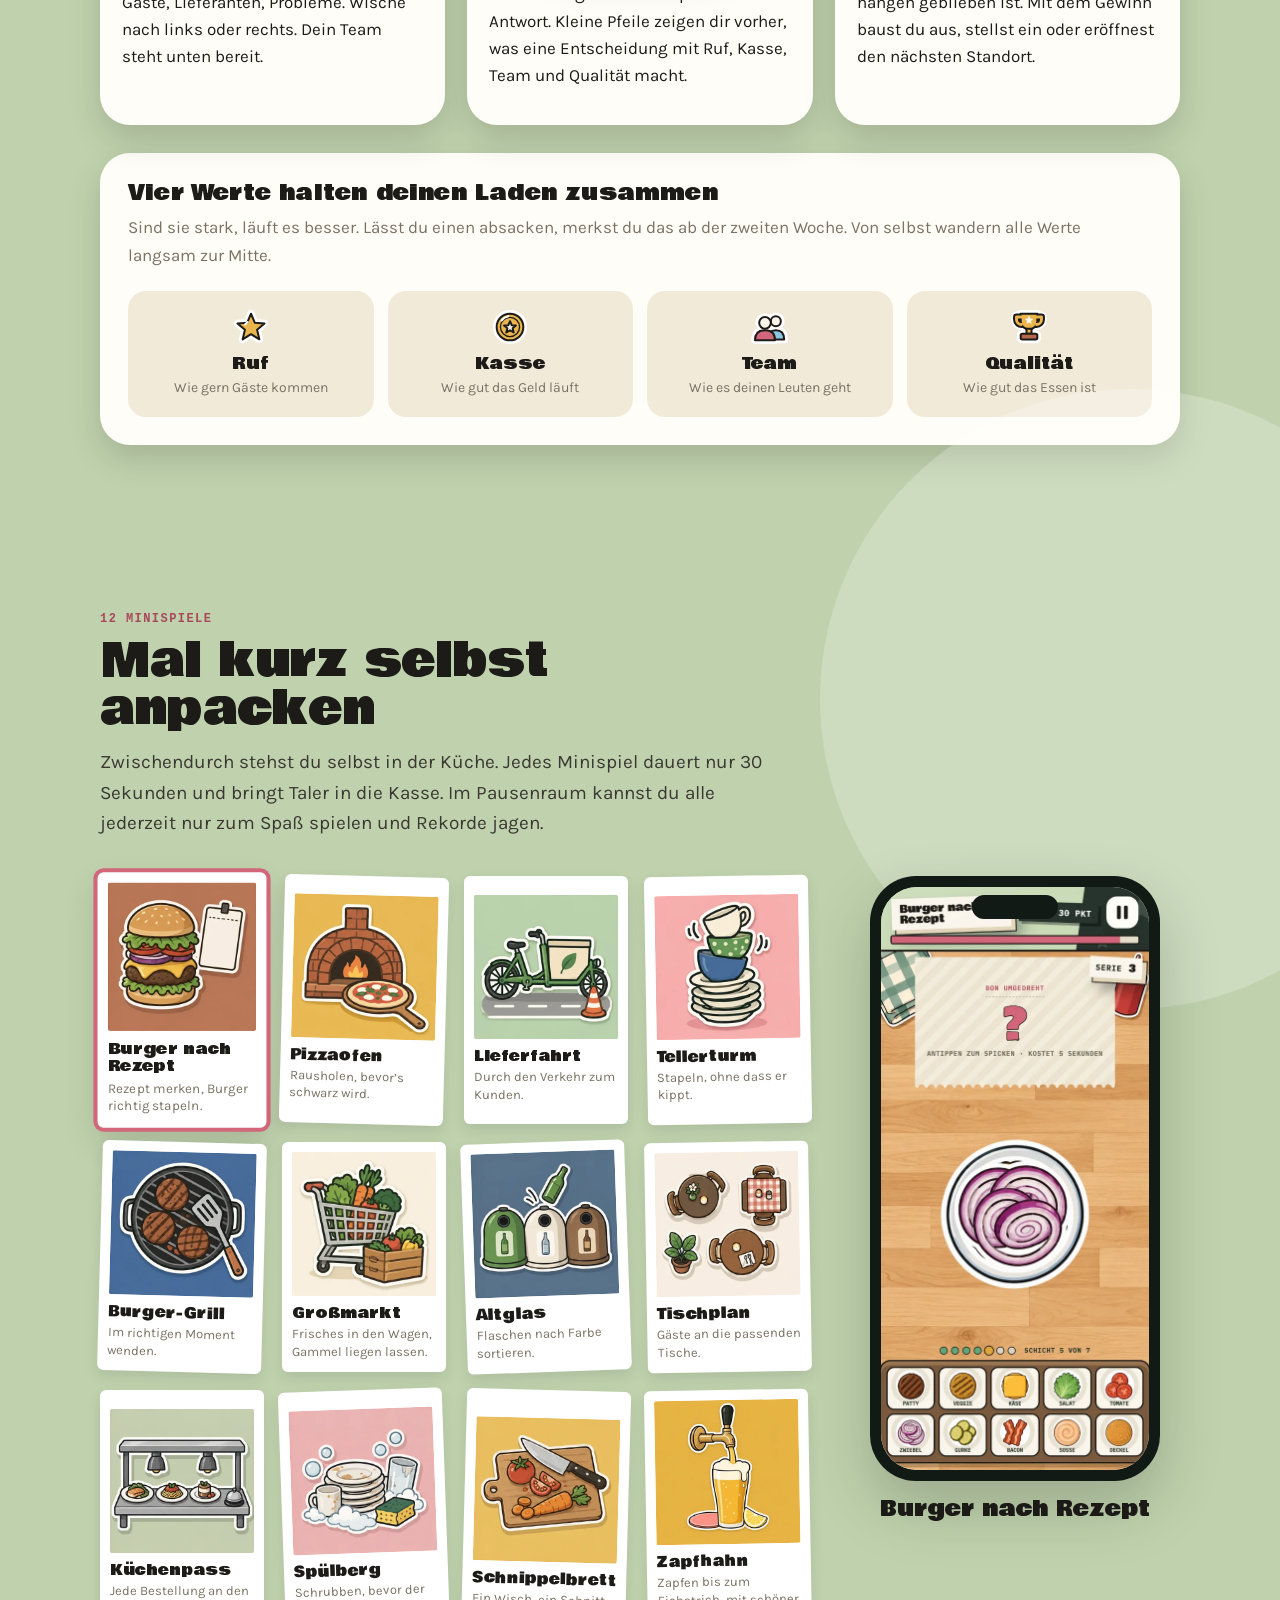
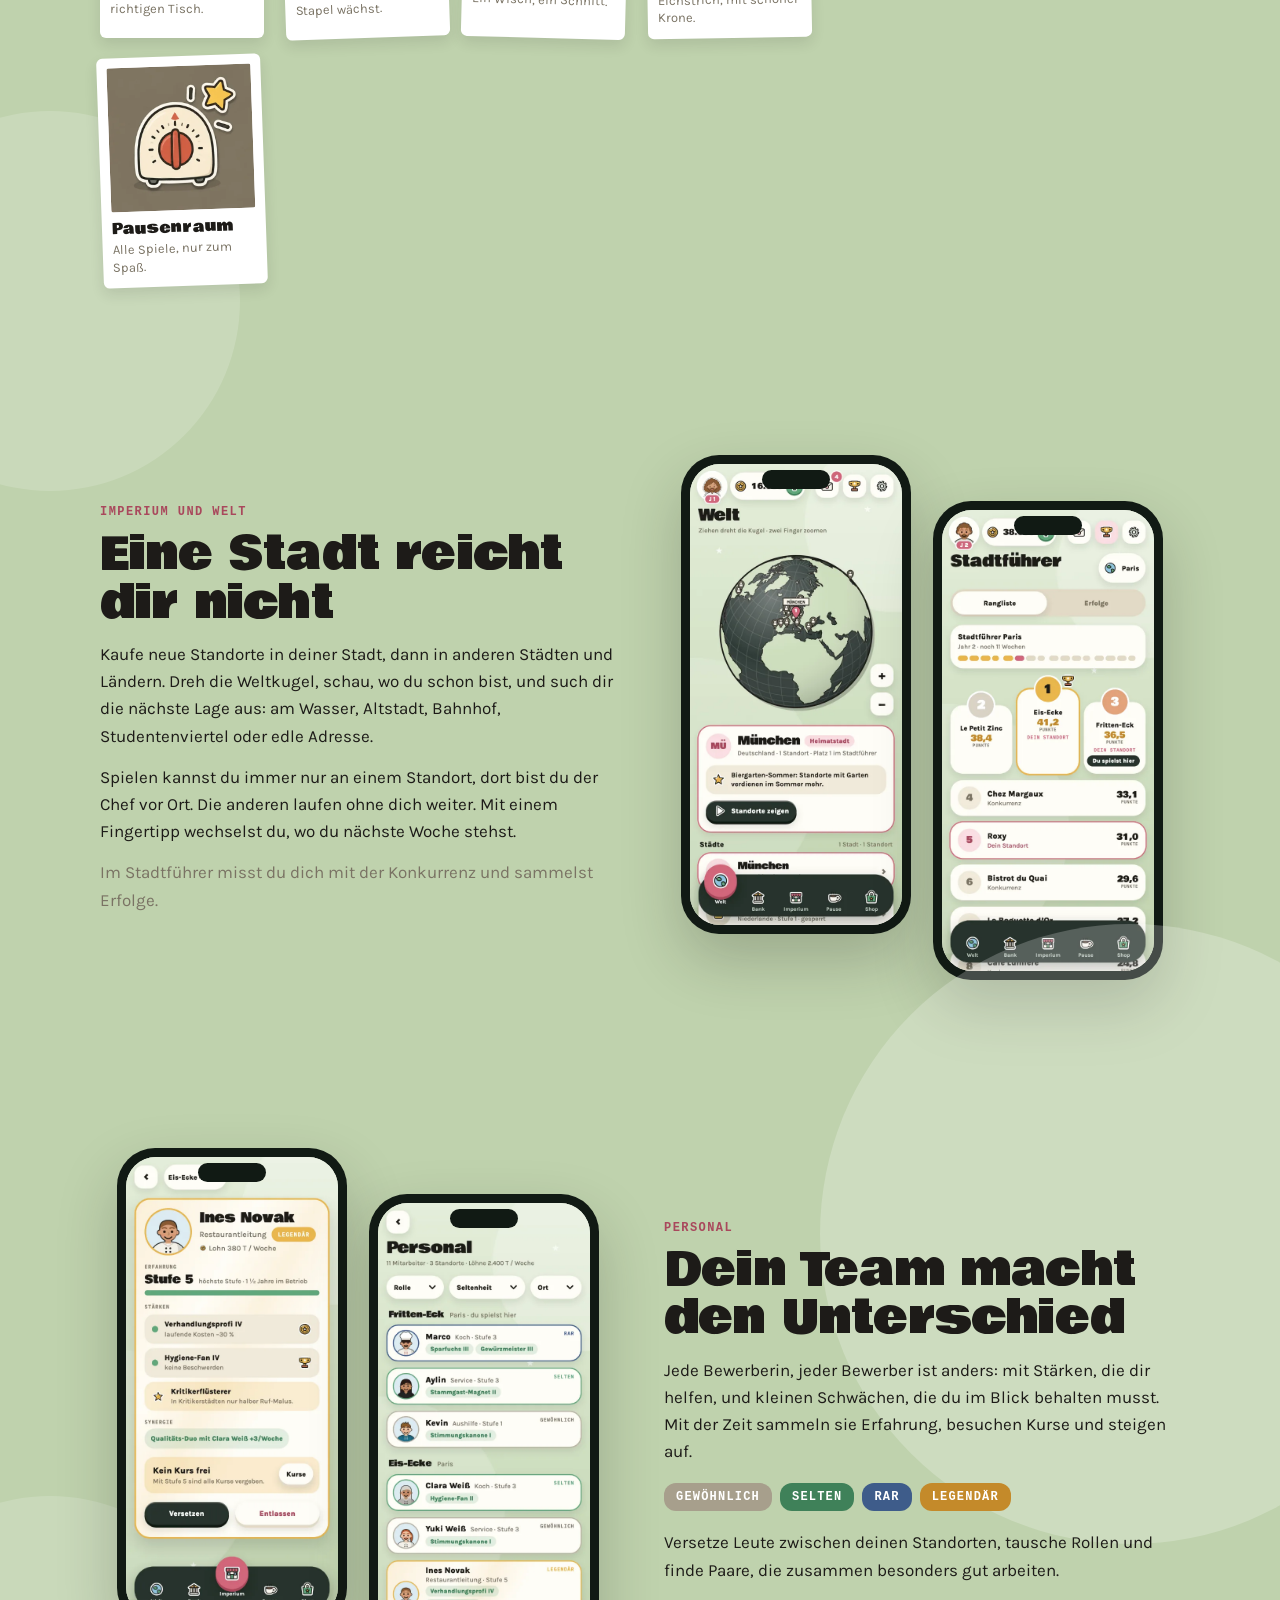
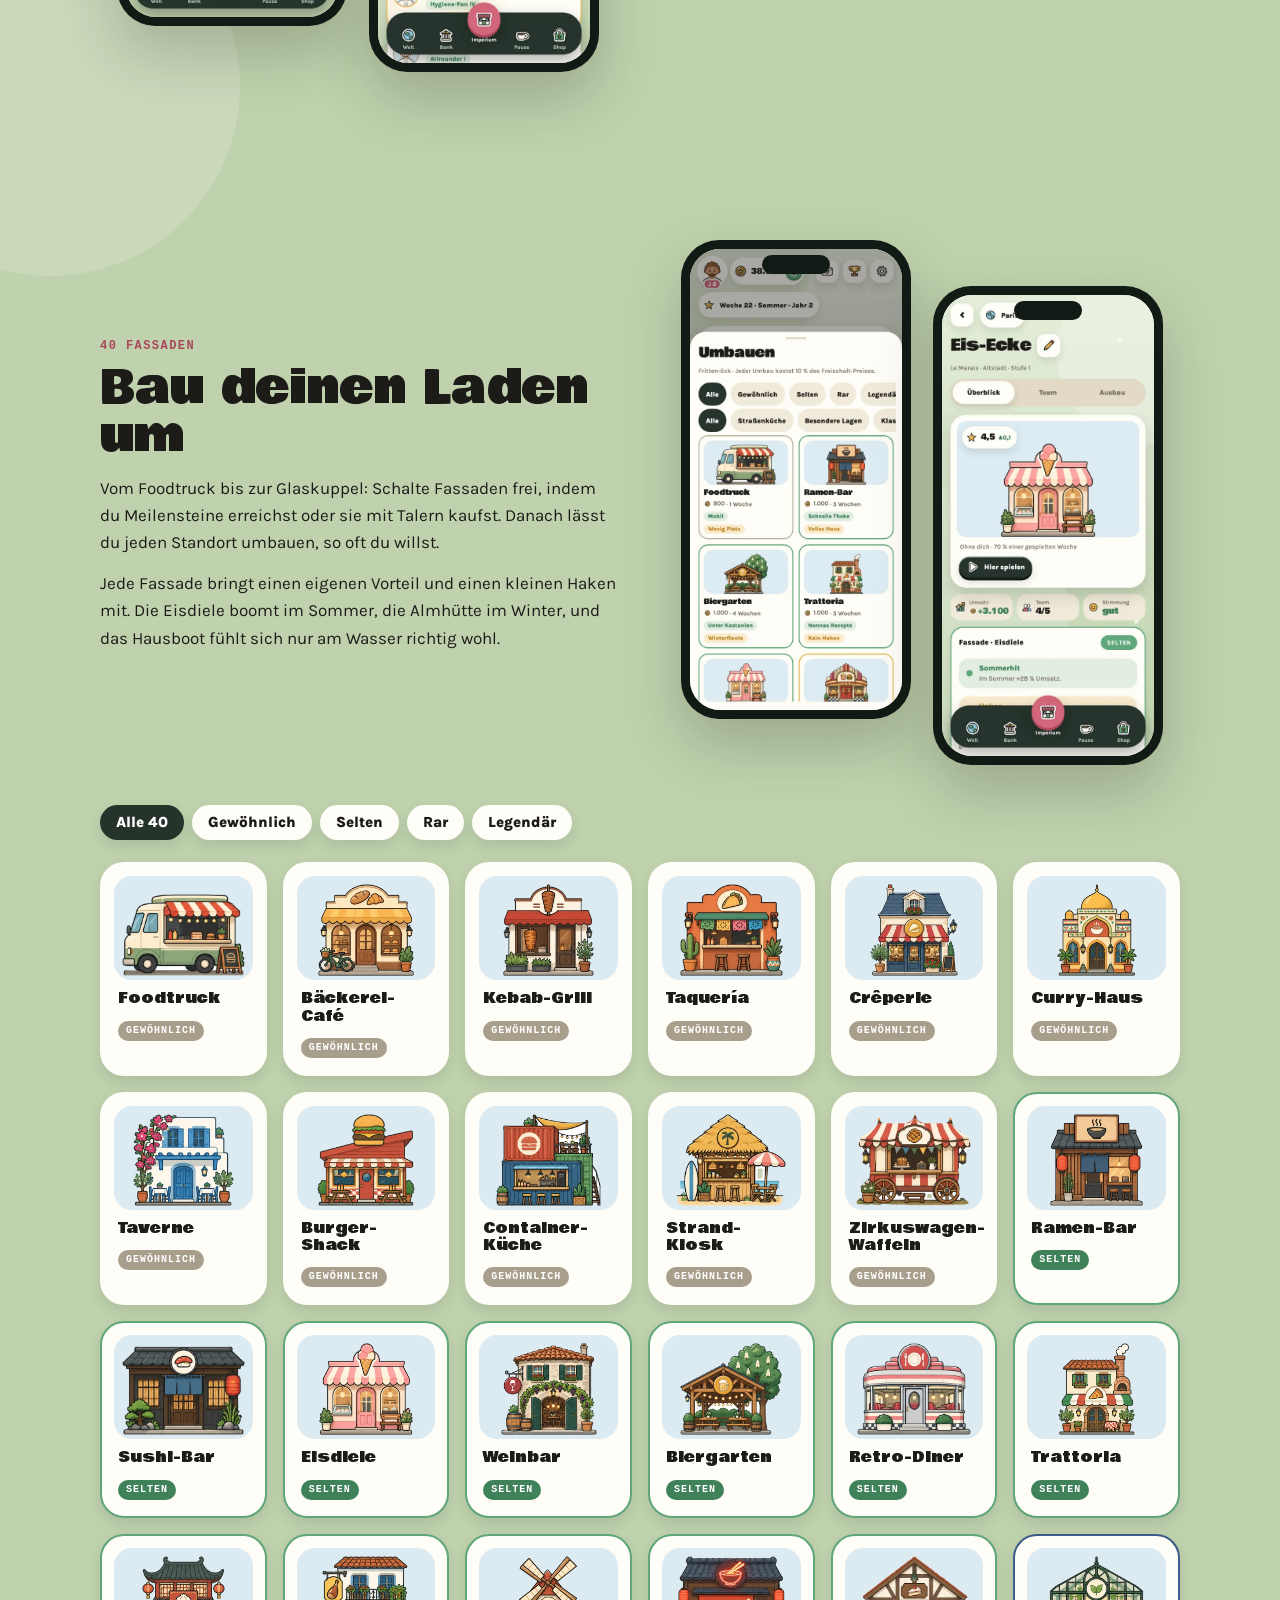
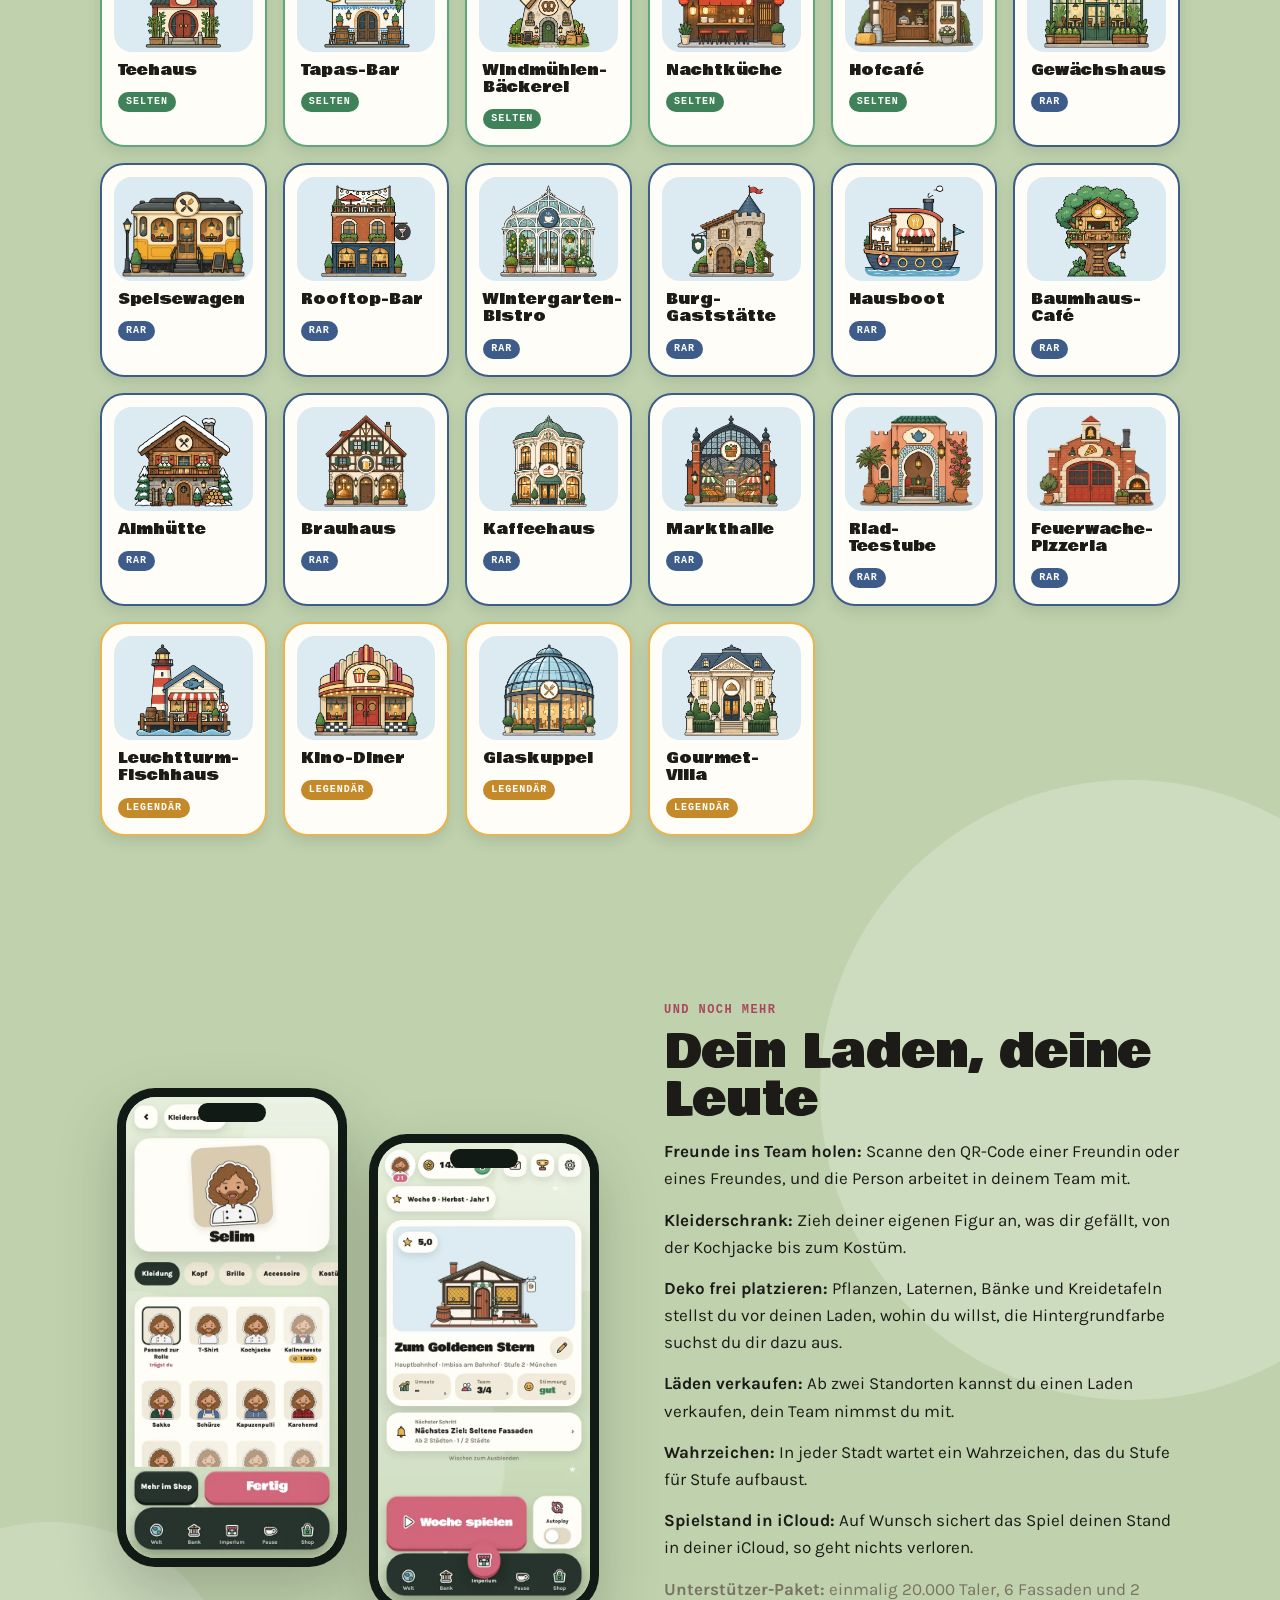
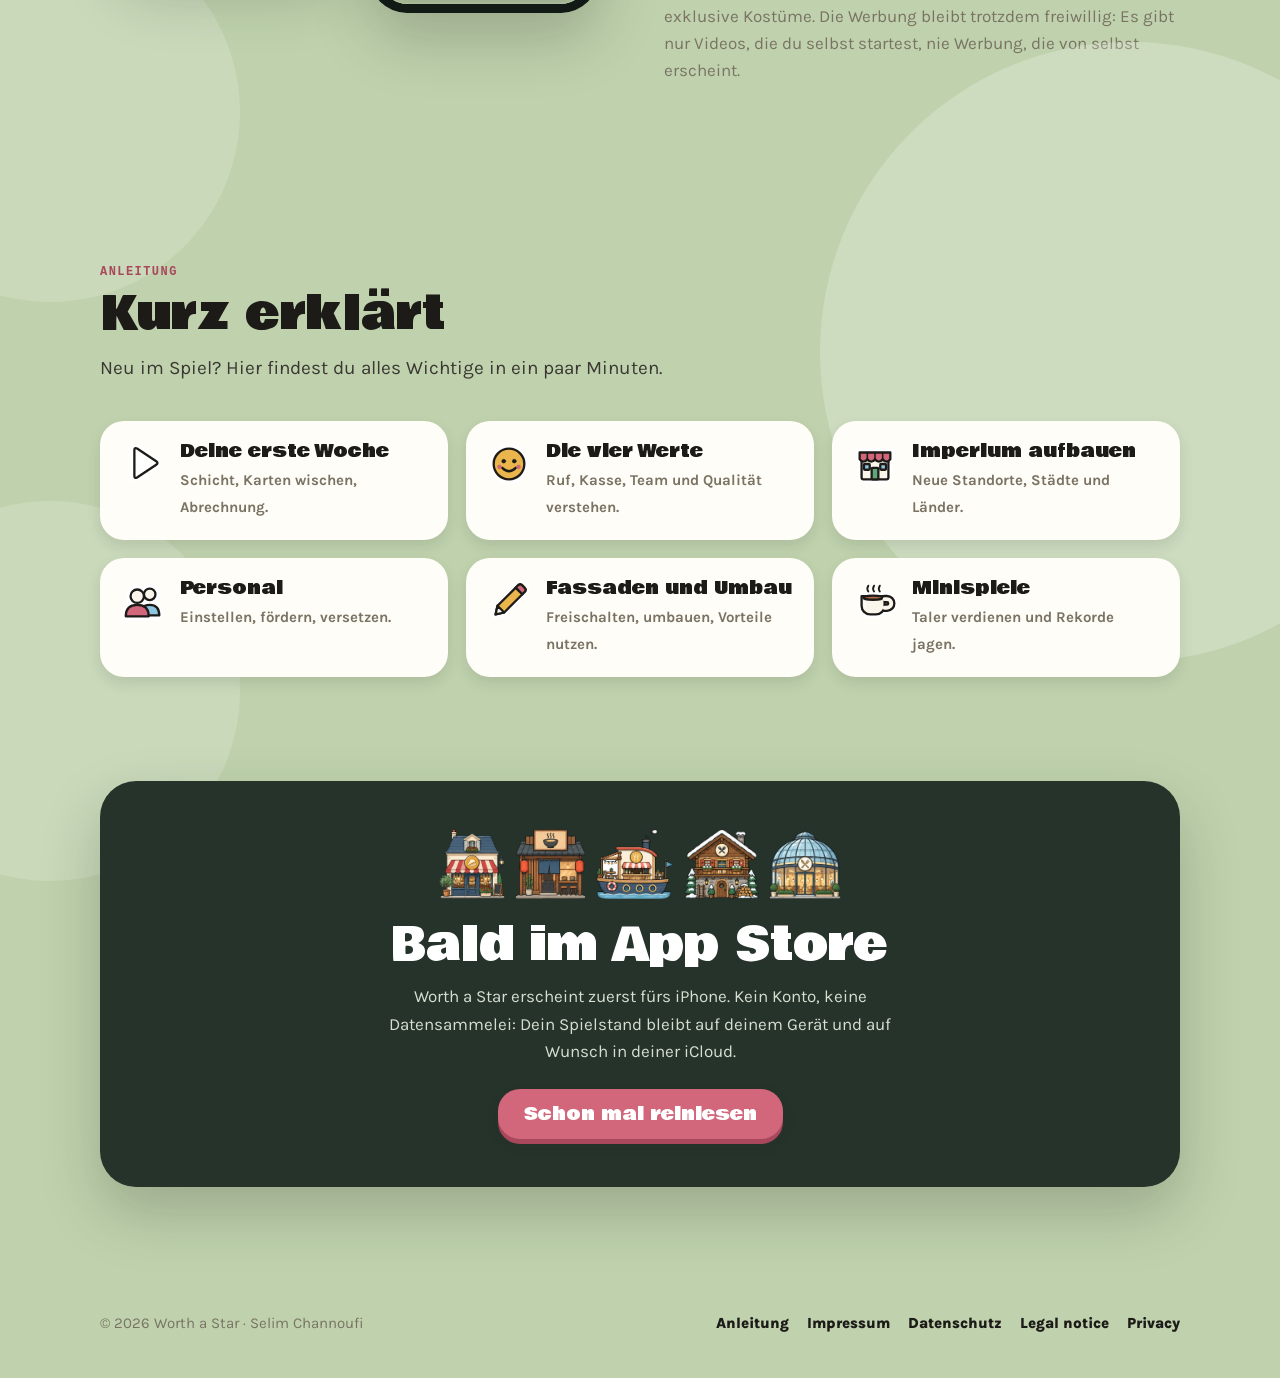
==== commit 21cb8421: "FEB A7: 40 Fassaden – Zirkuswagen-Waffeln, Hofcafé, Riad-Teestube und Feuerwache-Pizzeria in der Fas" ====
--- a/index.html
+++ b/index.html
@@ -180,7 +180,7 @@
   <div class="wrap">
     <div class="zwei" style="margin-bottom:40px">
       <div>
-        <span class="etikett">36 Fassaden</span>
+        <span class="etikett">40 Fassaden</span>
         <h2>Bau deinen Laden um</h2>
         <p>Vom Foodtruck bis zur Glaskuppel: Schalte Fassaden frei, indem du Meilensteine erreichst oder sie mit Talern kaufst. Danach lässt du jeden Standort umbauen, so oft du willst.</p>
         <p>Jede Fassade bringt einen eigenen Vorteil und einen kleinen Haken mit. Die Eisdiele boomt im Sommer, die Almhütte im Winter, und das Hausboot fühlt sich nur am Wasser richtig wohl.</p>
@@ -192,7 +192,7 @@
     </div>
 
     <div class="filter" role="group" aria-label="Nach Seltenheit filtern">
-      <button data-f="alle" aria-pressed="true">Alle 36</button>
+      <button data-f="alle" aria-pressed="true">Alle 40</button>
       <button data-f="gewoehnlich" aria-pressed="false">Gewöhnlich</button>
       <button data-f="selten" aria-pressed="false">Selten</button>
       <button data-f="rar" aria-pressed="false">Rar</button>
@@ -306,13 +306,14 @@
   var D=[
     ['foodtruck','Foodtruck','gewoehnlich'],['baeckerei-cafe','Bäckerei-Café','gewoehnlich'],['kebab-grill','Kebab-Grill','gewoehnlich'],['taqueria','Taquería','gewoehnlich'],
     ['creperie','Crêperie','gewoehnlich'],['curry-haus','Curry-Haus','gewoehnlich'],['taverne','Taverne','gewoehnlich'],['burger-shack','Burger-Shack','gewoehnlich'],
-    ['container-kueche','Container-Küche','gewoehnlich'],['strand-kiosk','Strand-Kiosk','gewoehnlich'],
+    ['container-kueche','Container-Küche','gewoehnlich'],['strand-kiosk','Strand-Kiosk','gewoehnlich'],['zirkuswagen','Zirkuswagen-Waffeln','gewoehnlich'],
     ['ramen-bar','Ramen-Bar','selten'],['sushi-bar','Sushi-Bar','selten'],['eisdiele','Eisdiele','selten'],['weinbar','Weinbar','selten'],['biergarten','Biergarten','selten'],
     ['retro-diner','Retro-Diner','selten'],['trattoria','Trattoria','selten'],['teehaus','Teehaus','selten'],['tapas-bar','Tapas-Bar','selten'],
-    ['windmuehlen-baeckerei','Windmühlen-Bäckerei','selten'],['nachtkueche','Nachtküche','selten'],
+    ['windmuehlen-baeckerei','Windmühlen-Bäckerei','selten'],['nachtkueche','Nachtküche','selten'],['hofcafe','Hofcafé','selten'],
     ['gewaechshaus','Gewächshaus','rar'],['speisewagen','Speisewagen','rar'],['rooftop-bar','Rooftop-Bar','rar'],['wintergarten-bistro','Wintergarten-Bistro','rar'],
     ['burg-gaststaette','Burg-Gaststätte','rar'],['hausboot','Hausboot','rar'],['baumhaus-cafe','Baumhaus-Café','rar'],['almhuette','Almhütte','rar'],
     ['brauhaus','Brauhaus','rar'],['kaffeehaus','Kaffeehaus','rar'],['markthalle','Markthalle','rar'],
+    ['riad-teestube','Riad-Teestube','rar'],['feuerwache-pizzeria','Feuerwache-Pizzeria','rar'],
     ['leuchtturm-fischhaus','Leuchtturm-Fischhaus','legendaer'],['kino-diner','Kino-Diner','legendaer'],['glaskuppel','Glaskuppel','legendaer'],['gourmet-villa','Gourmet-Villa','legendaer']
   ];
   var N={gewoehnlich:'Gewöhnlich',selten:'Selten',rar:'Rar',legendaer:'Legendär'};
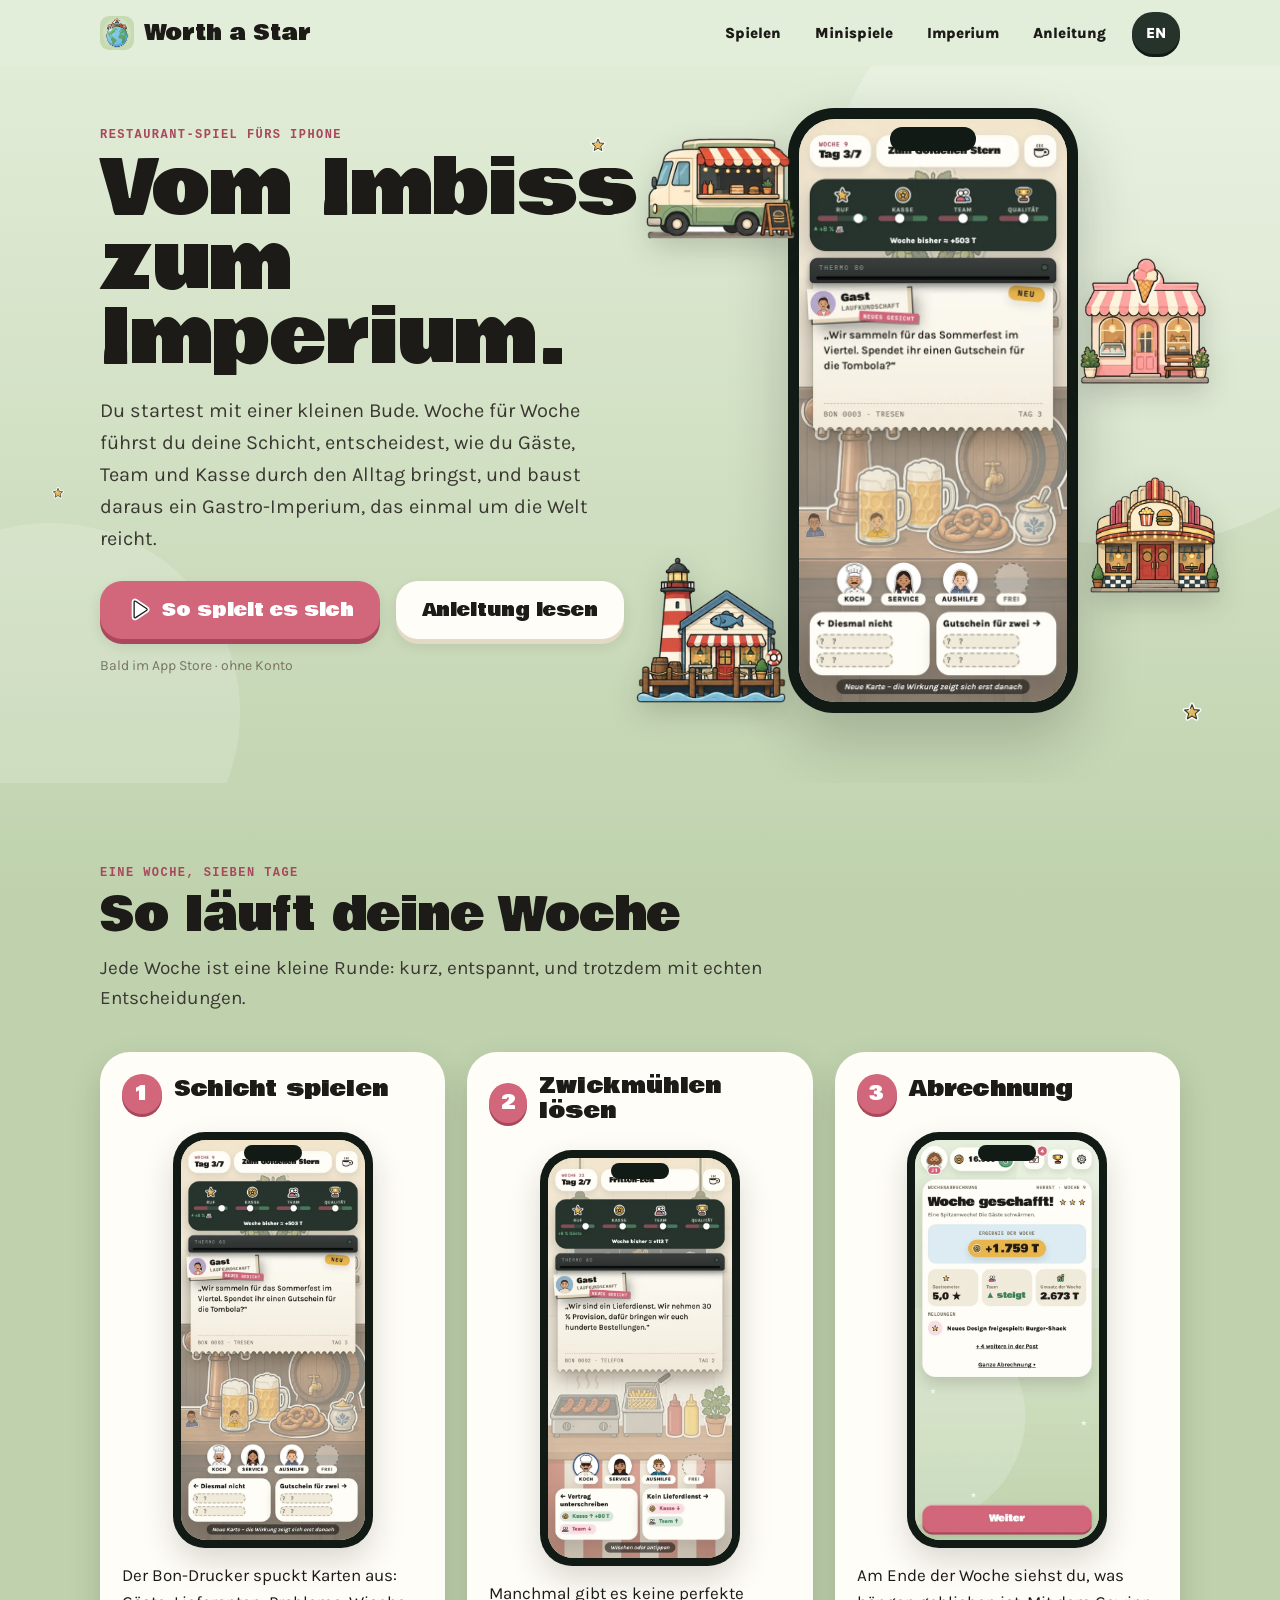
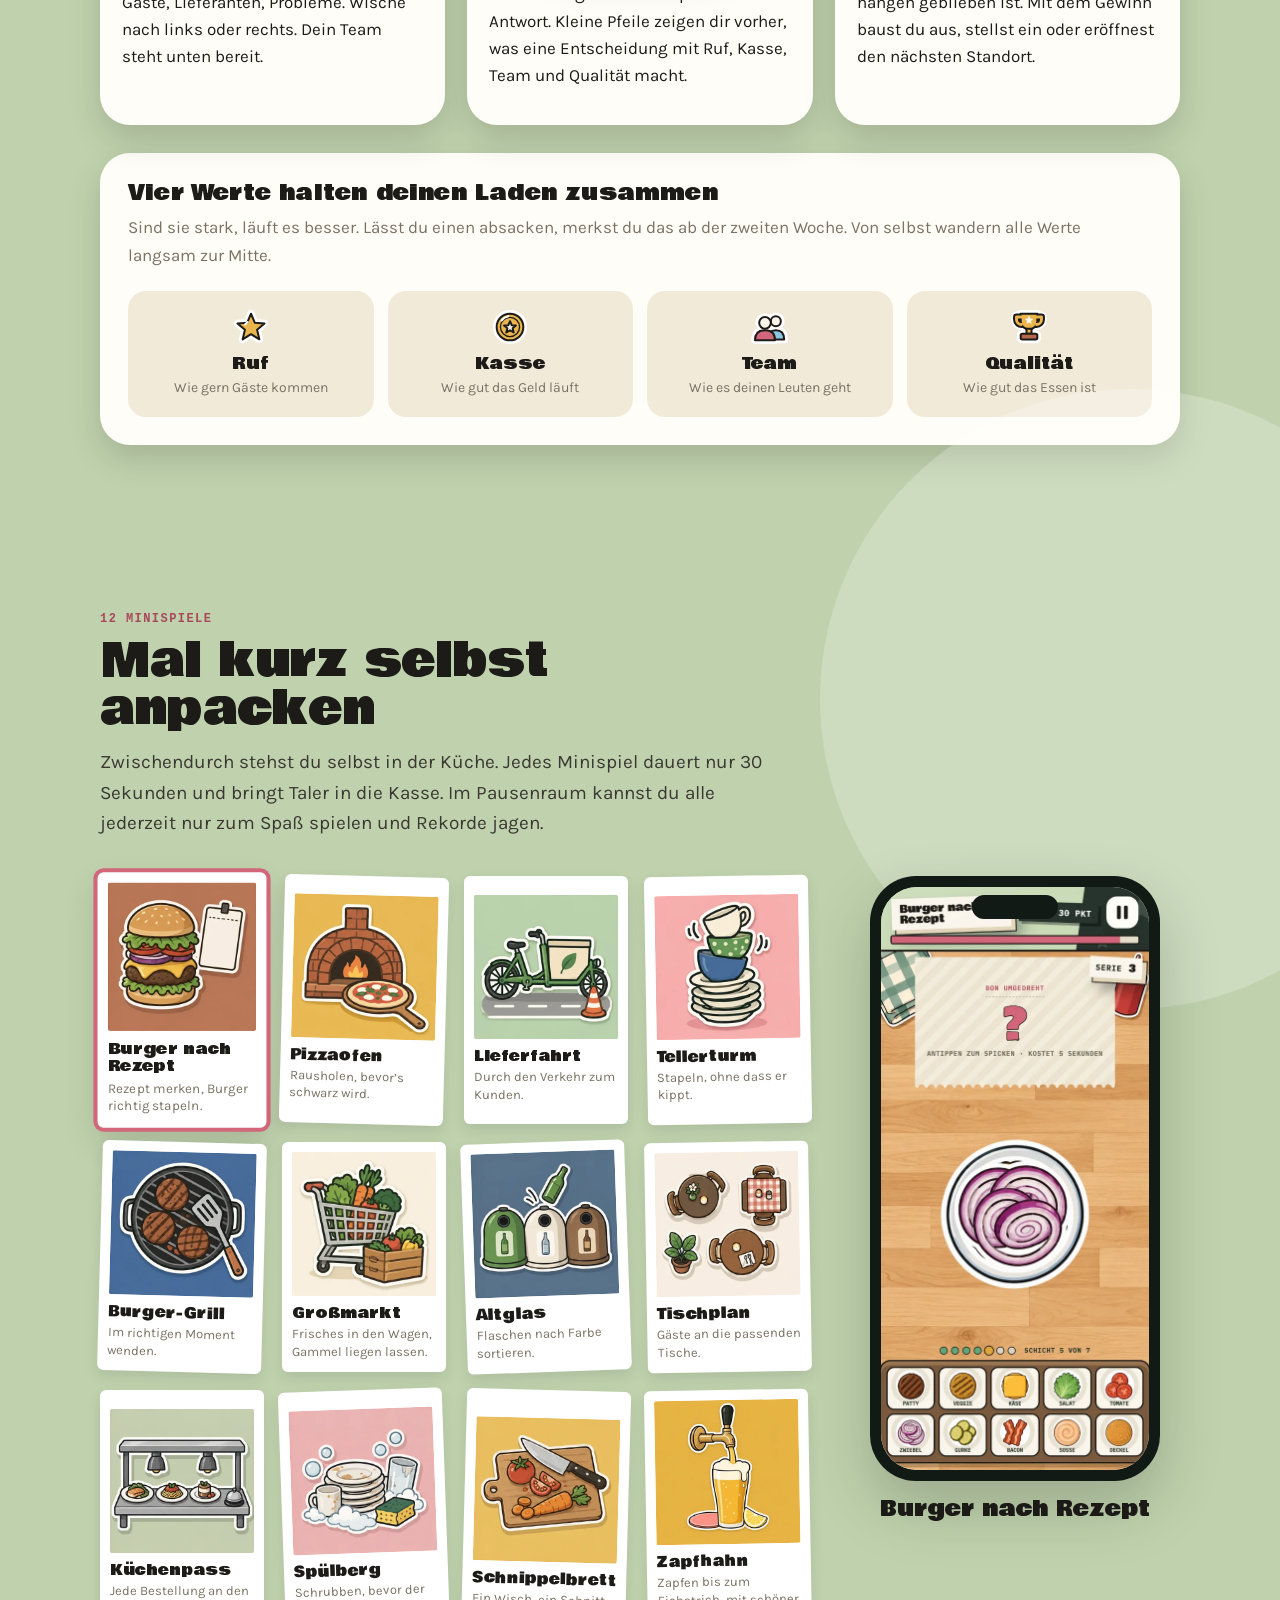
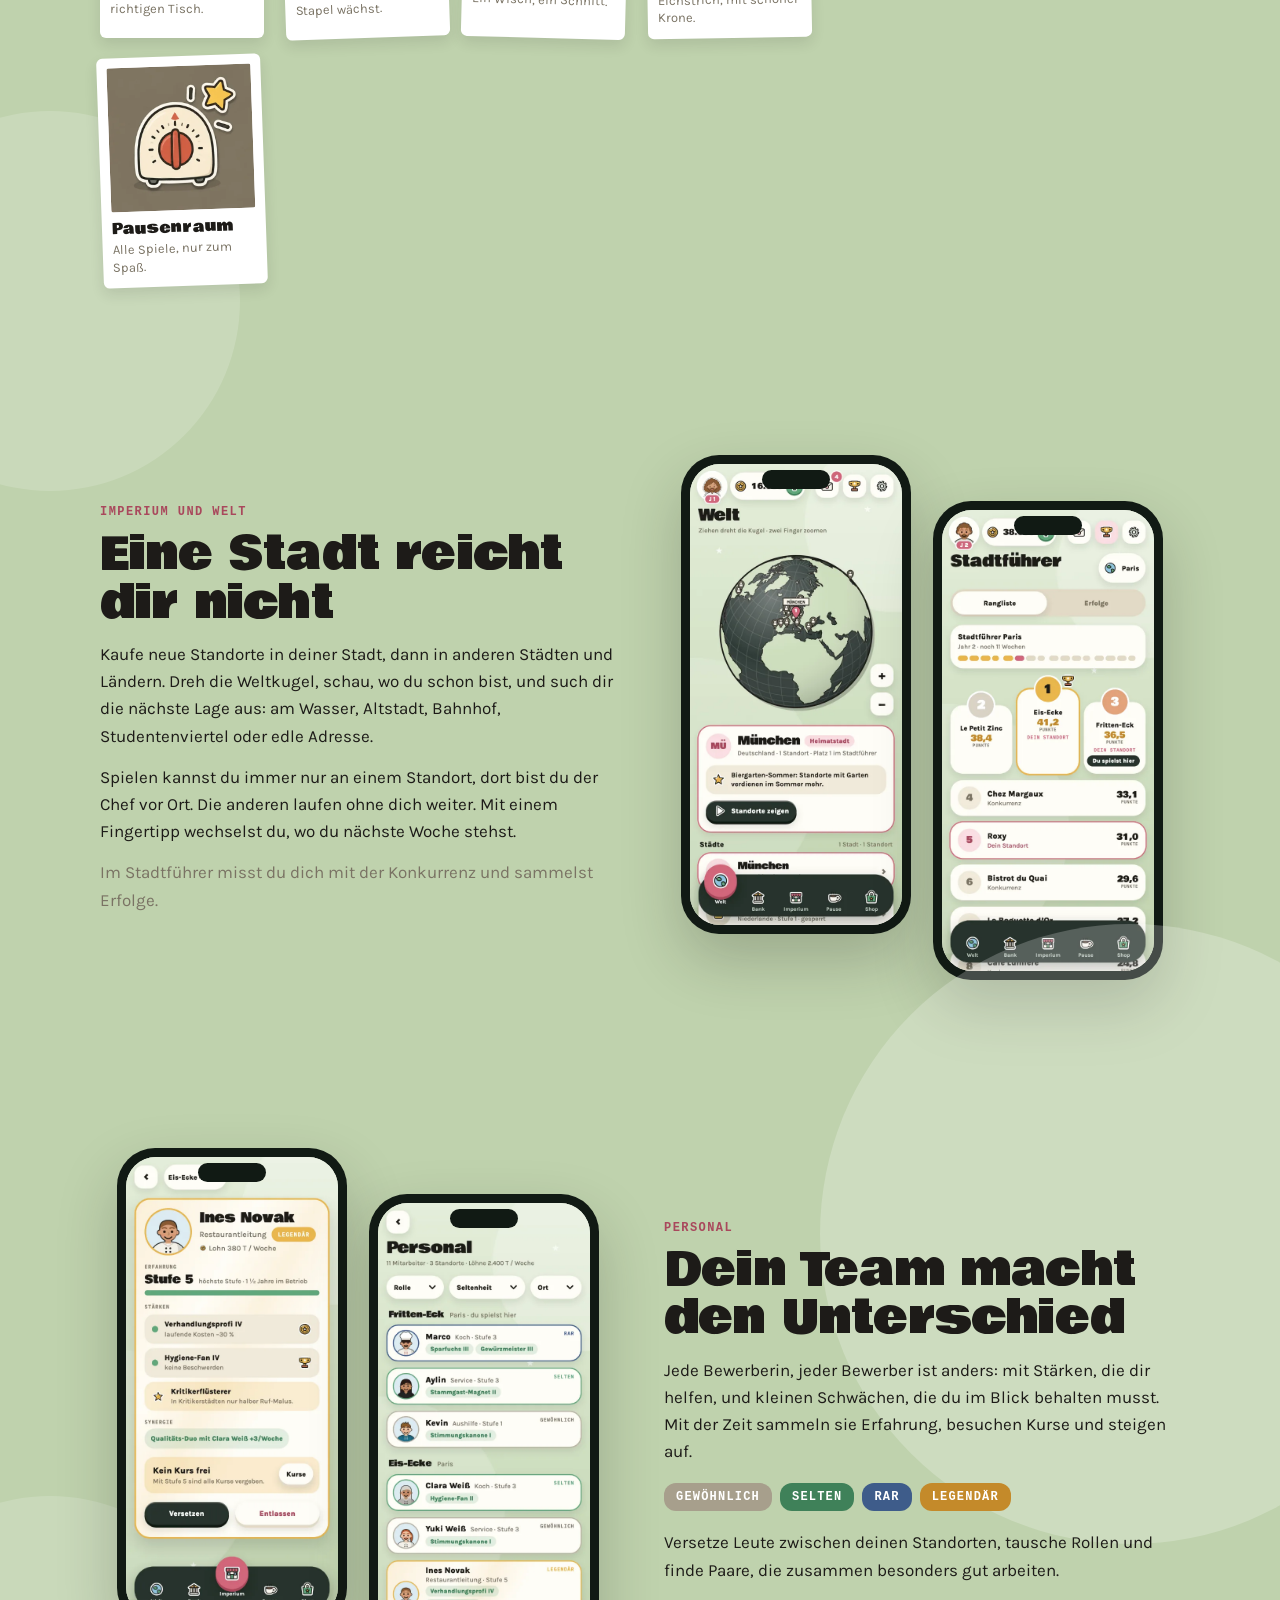
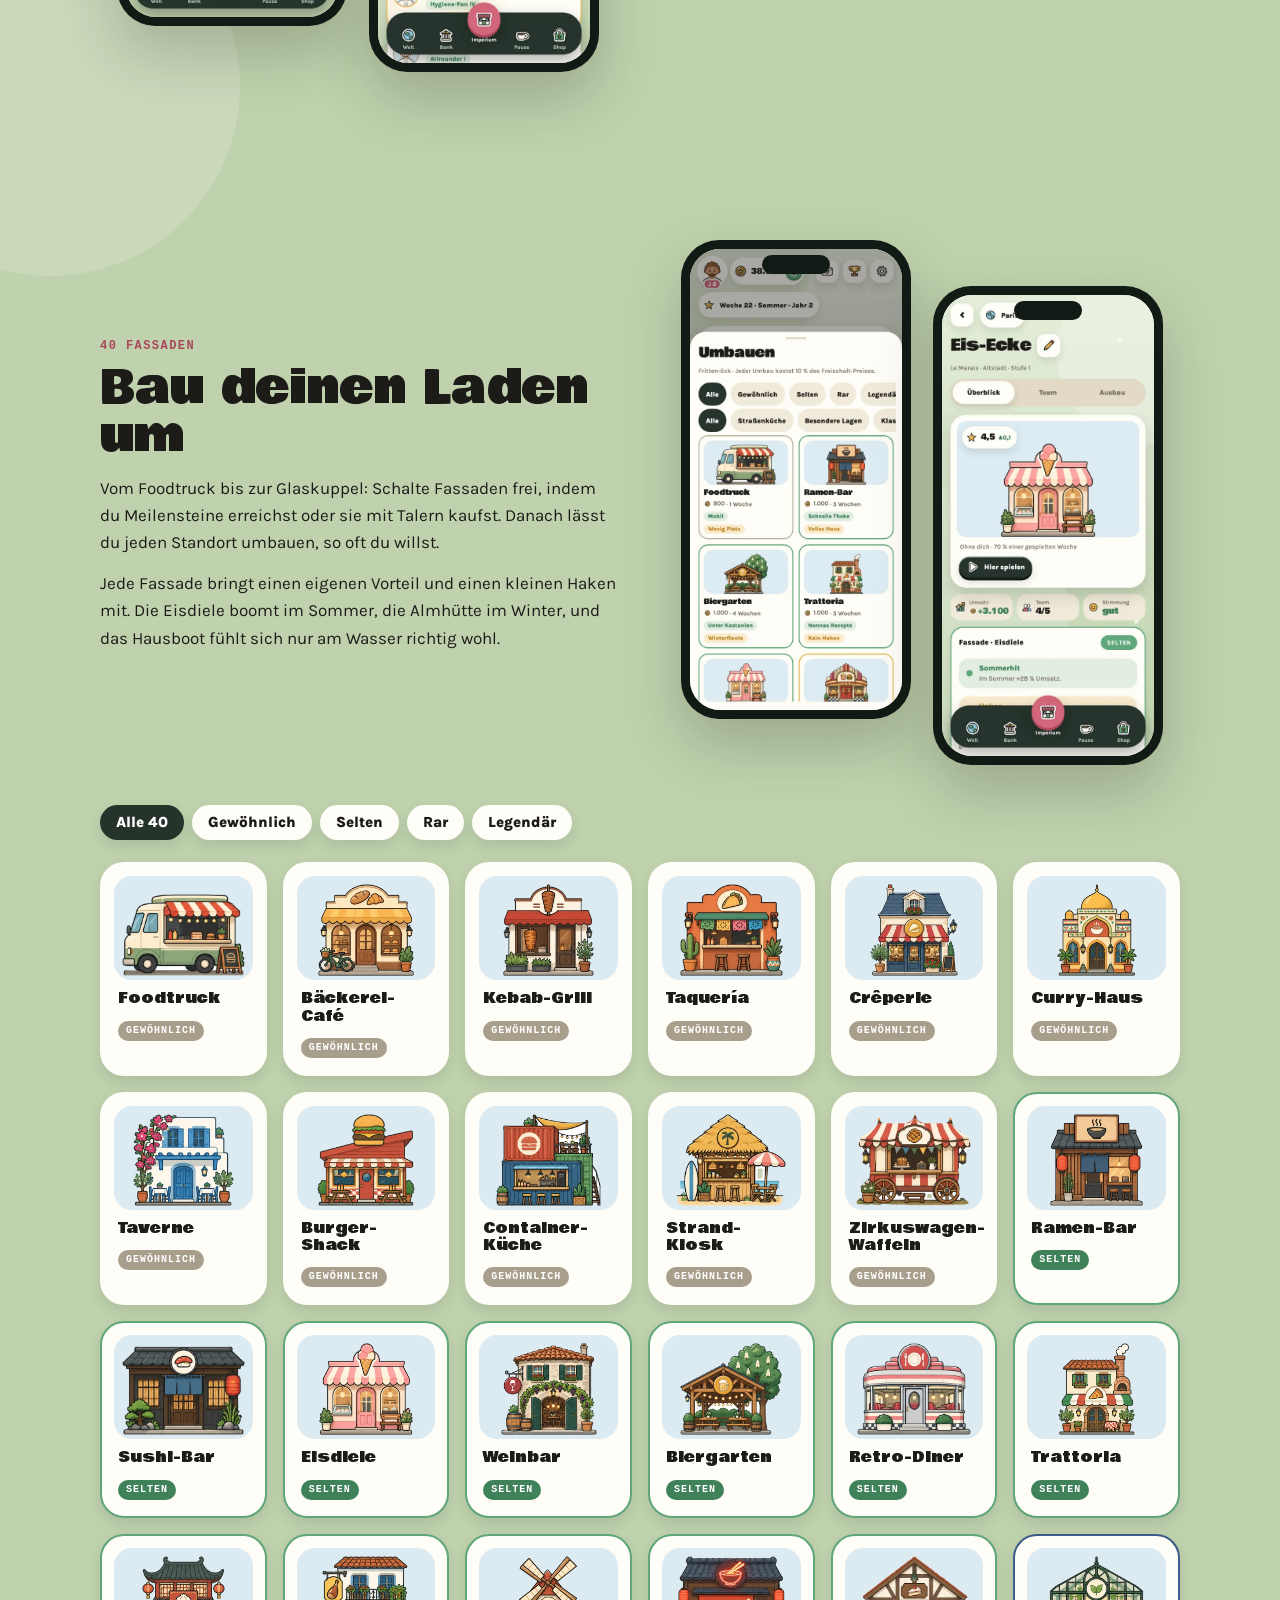
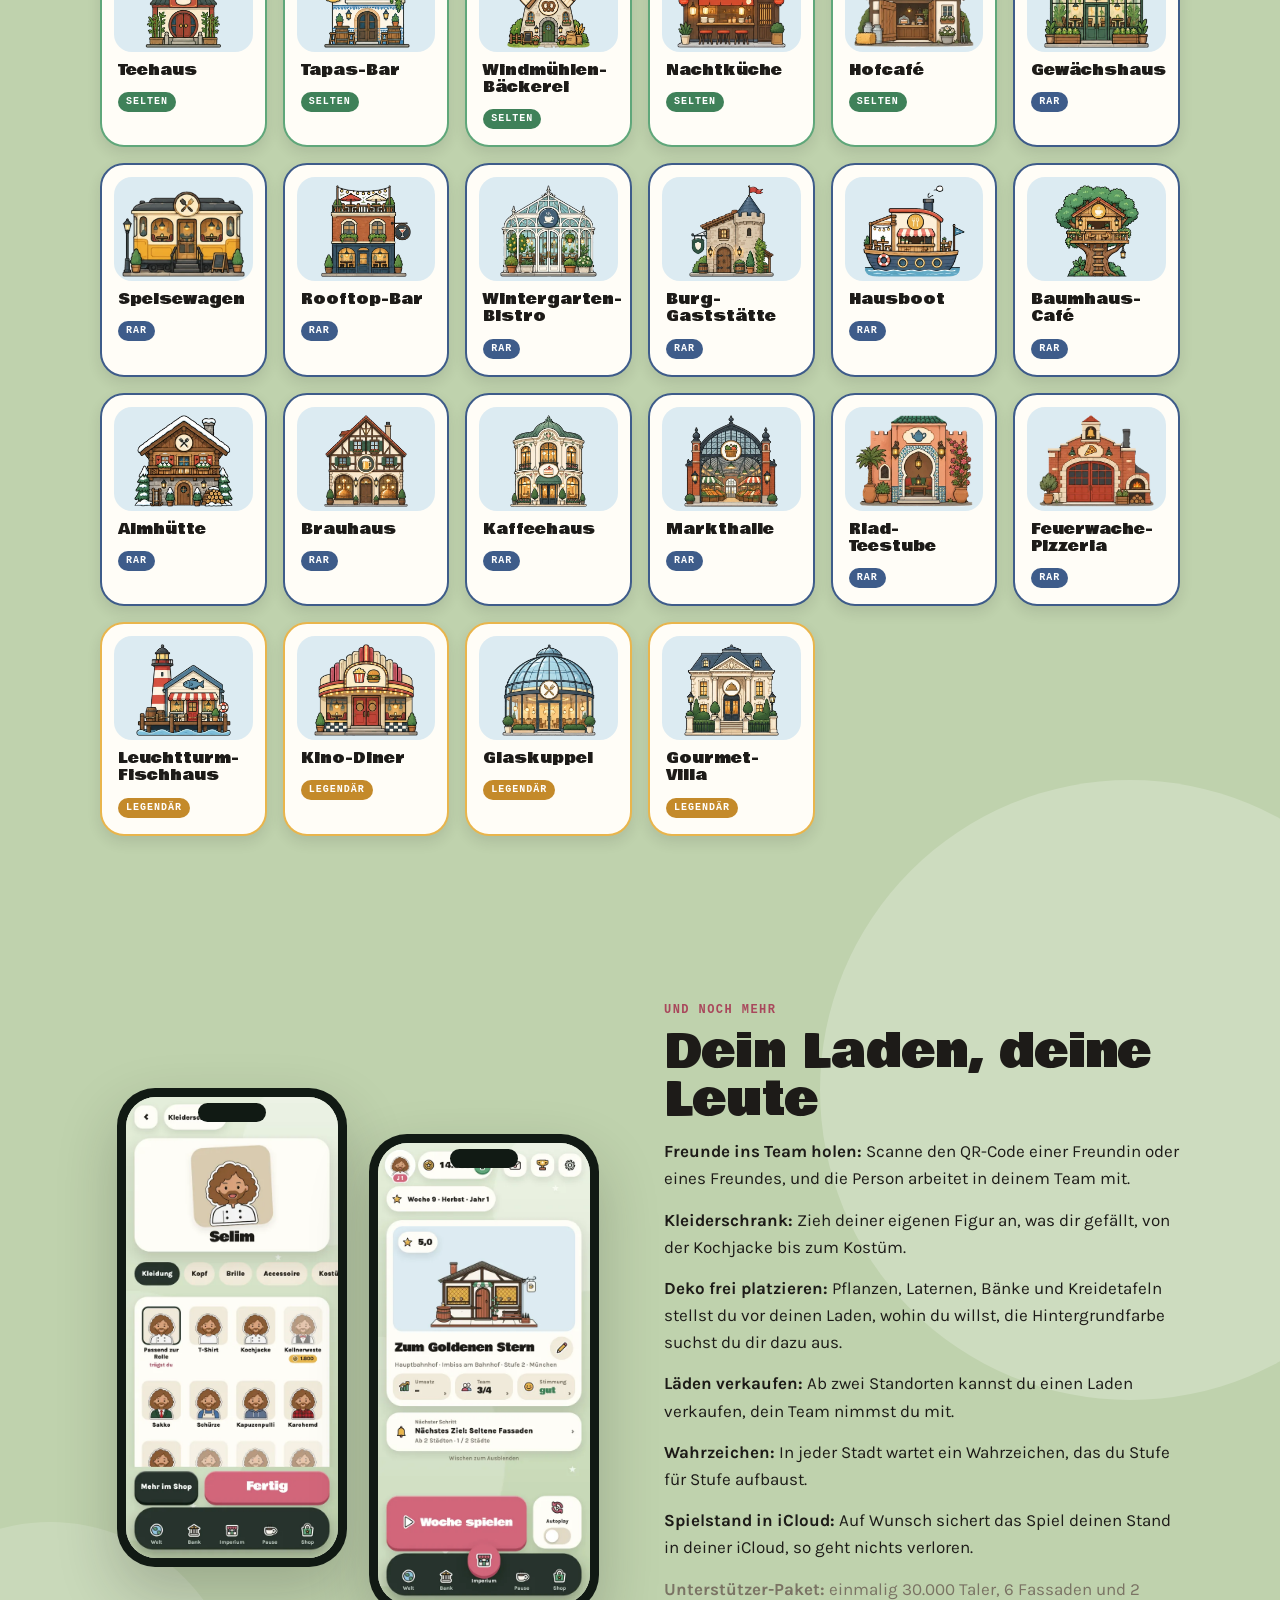
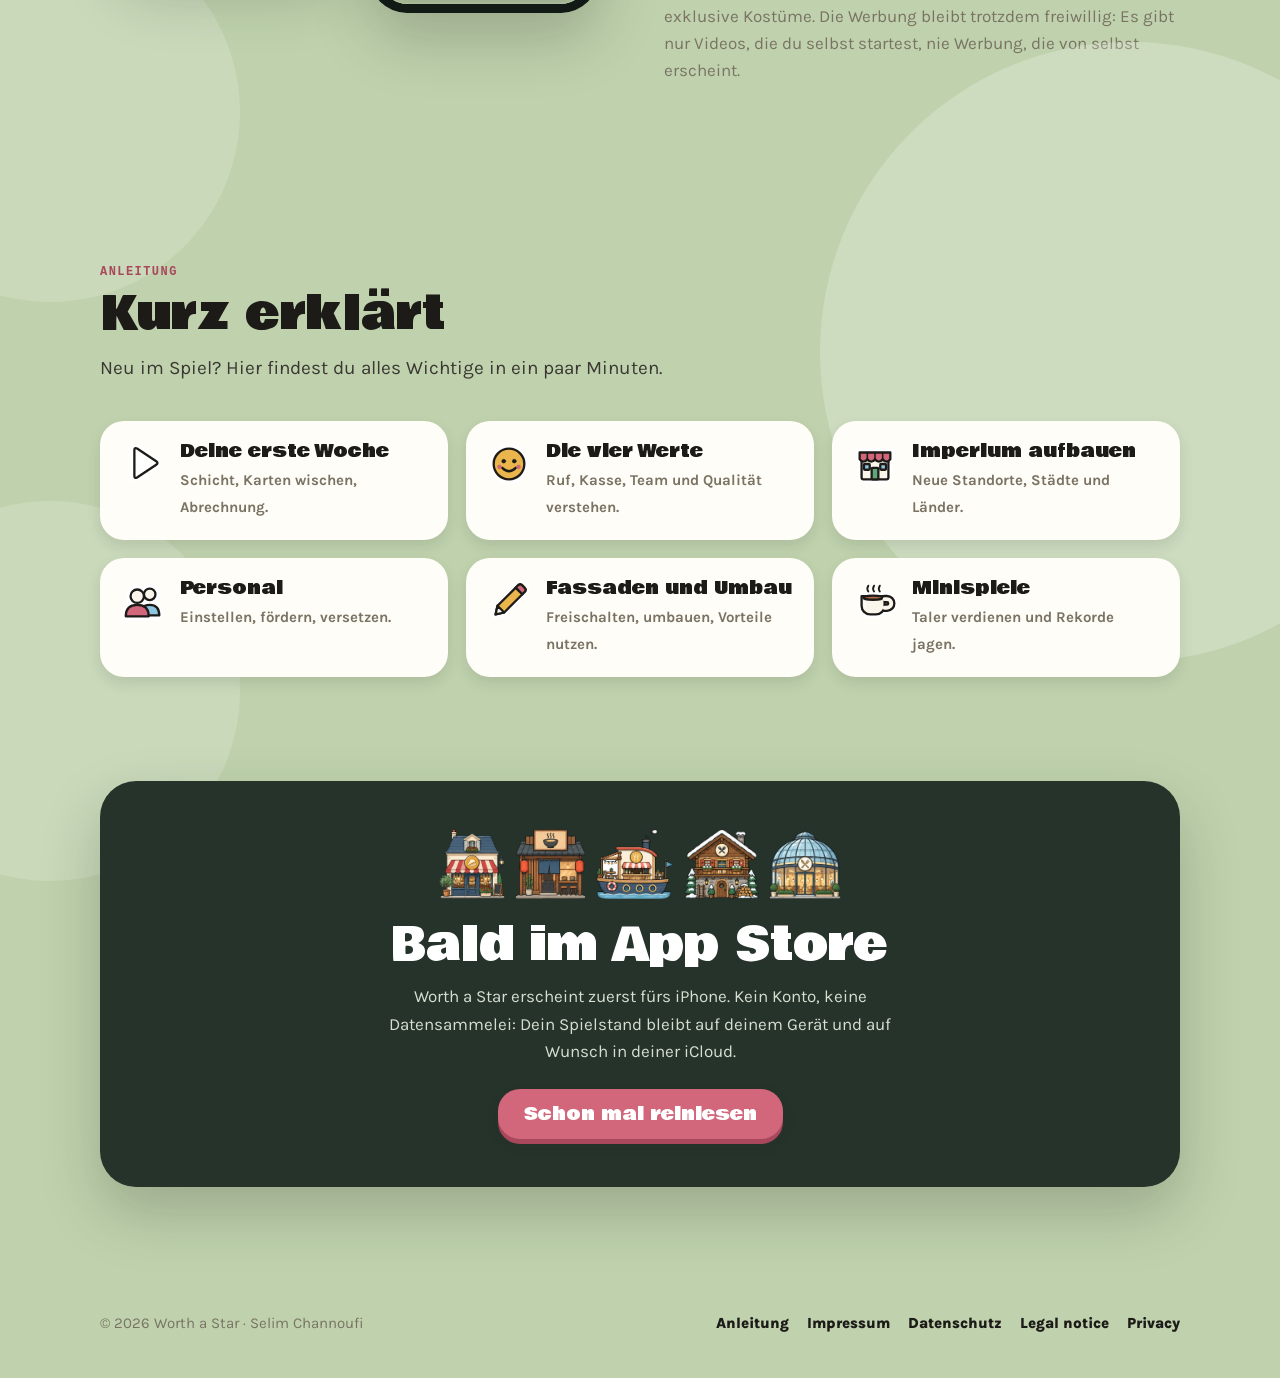
==== commit 14d6d8ad: "PAKET-2: Unterstützer-Paket mit 30.000 Talern (DE/EN) Co-Authored-By: Claude Opus 5.5 <noreply@anthr" ====
--- a/index.html
+++ b/index.html
@@ -214,7 +214,7 @@
       <p><b>Läden verkaufen:</b> Ab zwei Standorten kannst du einen Laden verkaufen, dein Team nimmst du mit.</p>
       <p><b>Wahrzeichen:</b> In jeder Stadt wartet ein Wahrzeichen, das du Stufe für Stufe aufbaust.</p>
       <p><b>Spielstand in iCloud:</b> Auf Wunsch sichert das Spiel deinen Stand in deiner iCloud, so geht nichts verloren.</p>
-      <p class="leise"><b>Unterstützer-Paket:</b> einmalig 20.000 Taler, 6 Fassaden und 2 exklusive Kostüme. Die Werbung bleibt trotzdem freiwillig: Es gibt nur Videos, die du selbst startest, nie Werbung, die von selbst erscheint.</p>
+      <p class="leise"><b>Unterstützer-Paket:</b> einmalig 30.000 Taler, 6 Fassaden und 2 exklusive Kostüme. Die Werbung bleibt trotzdem freiwillig: Es gibt nur Videos, die du selbst startest, nie Werbung, die von selbst erscheint.</p>
     </div>
     <div class="telefone">
       <div class="telefon klein"><div class="bild"><img src="img/screens/kleiderschrank.webp" alt="Kleiderschrank mit der eigenen Figur" loading="lazy"></div></div>
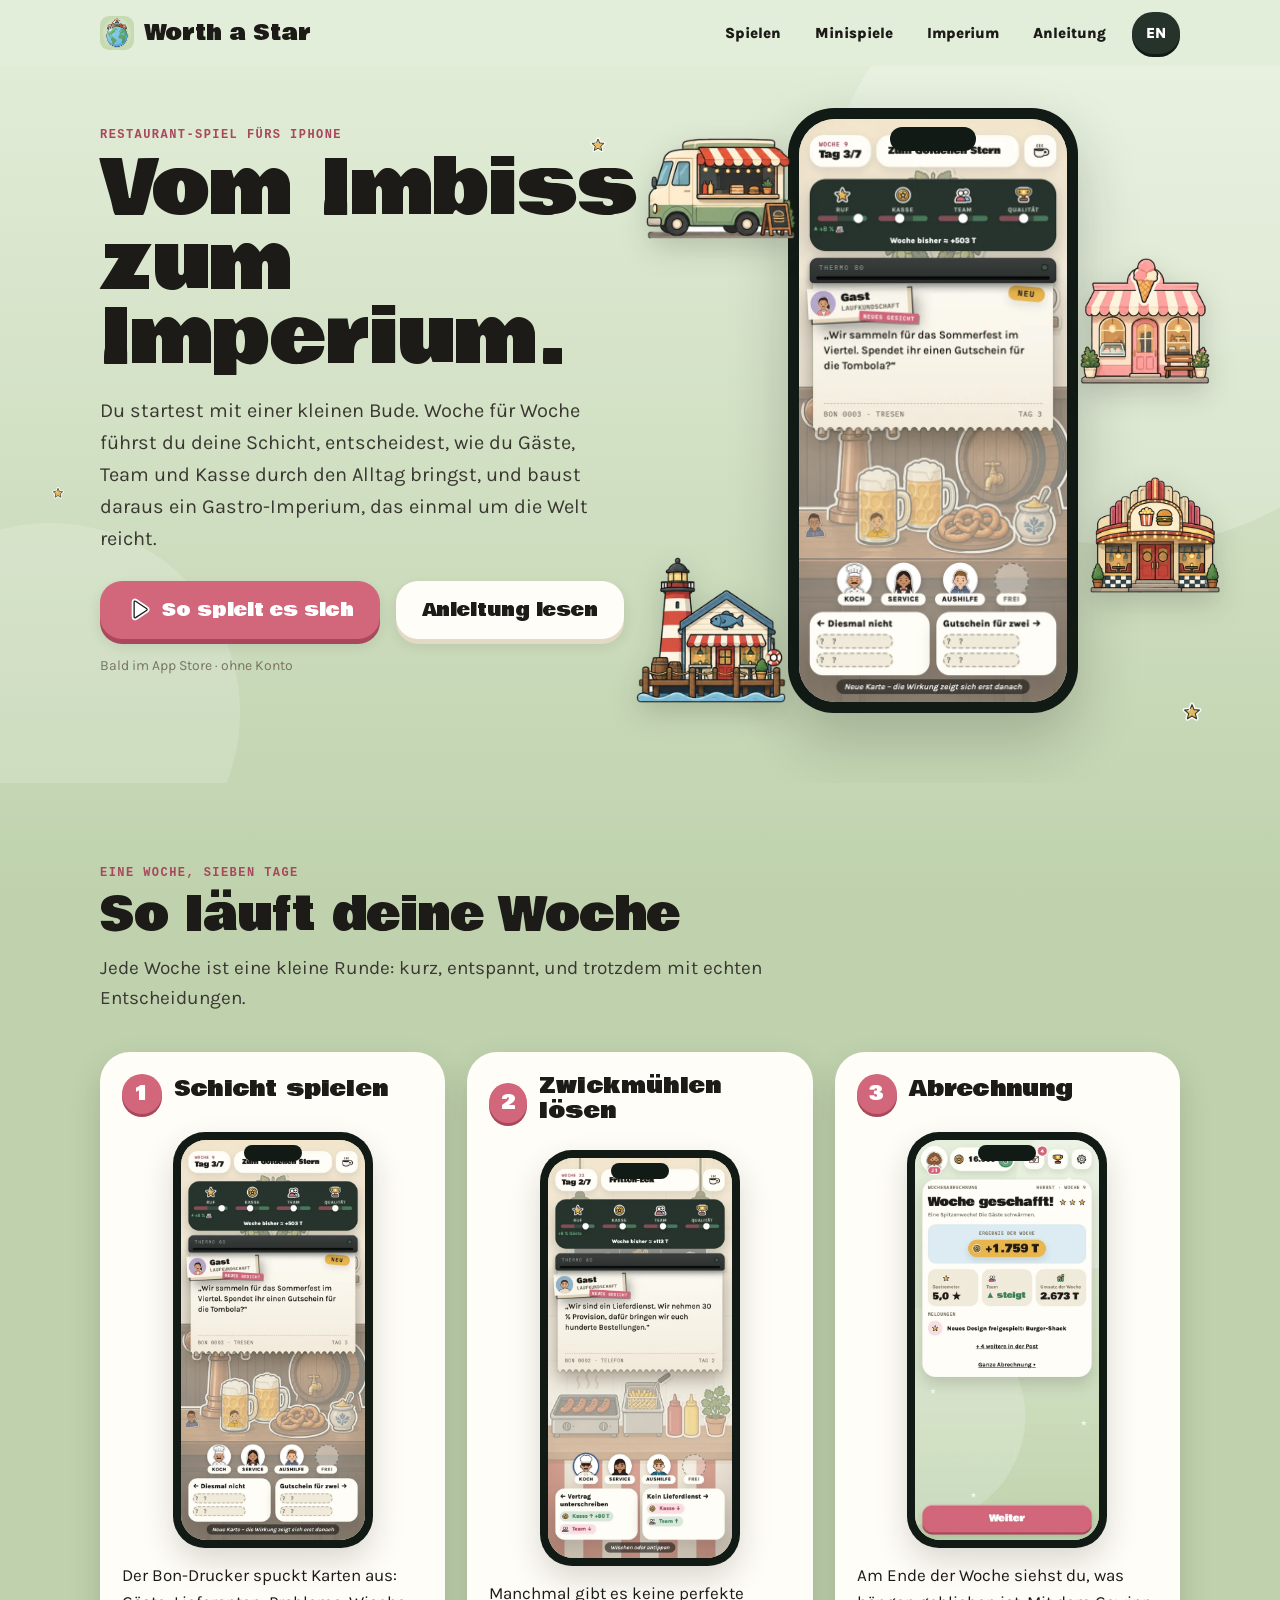
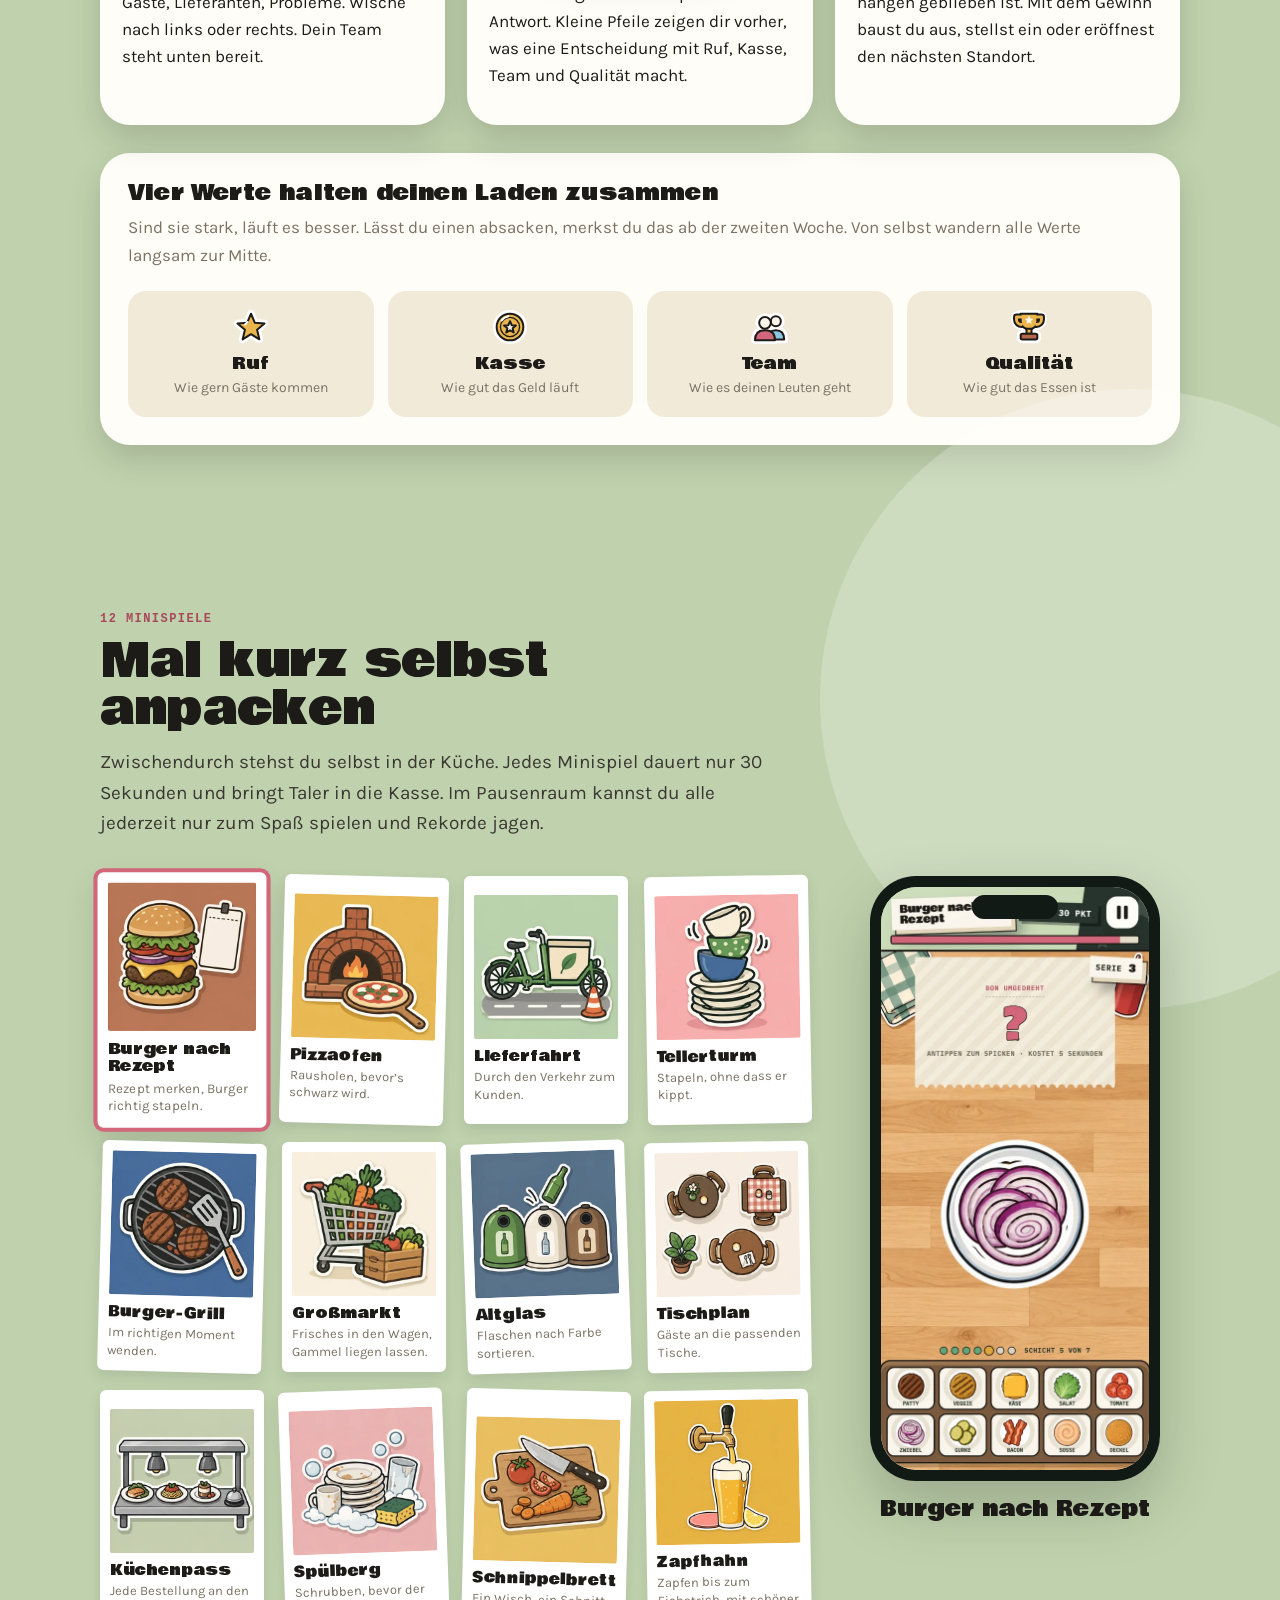
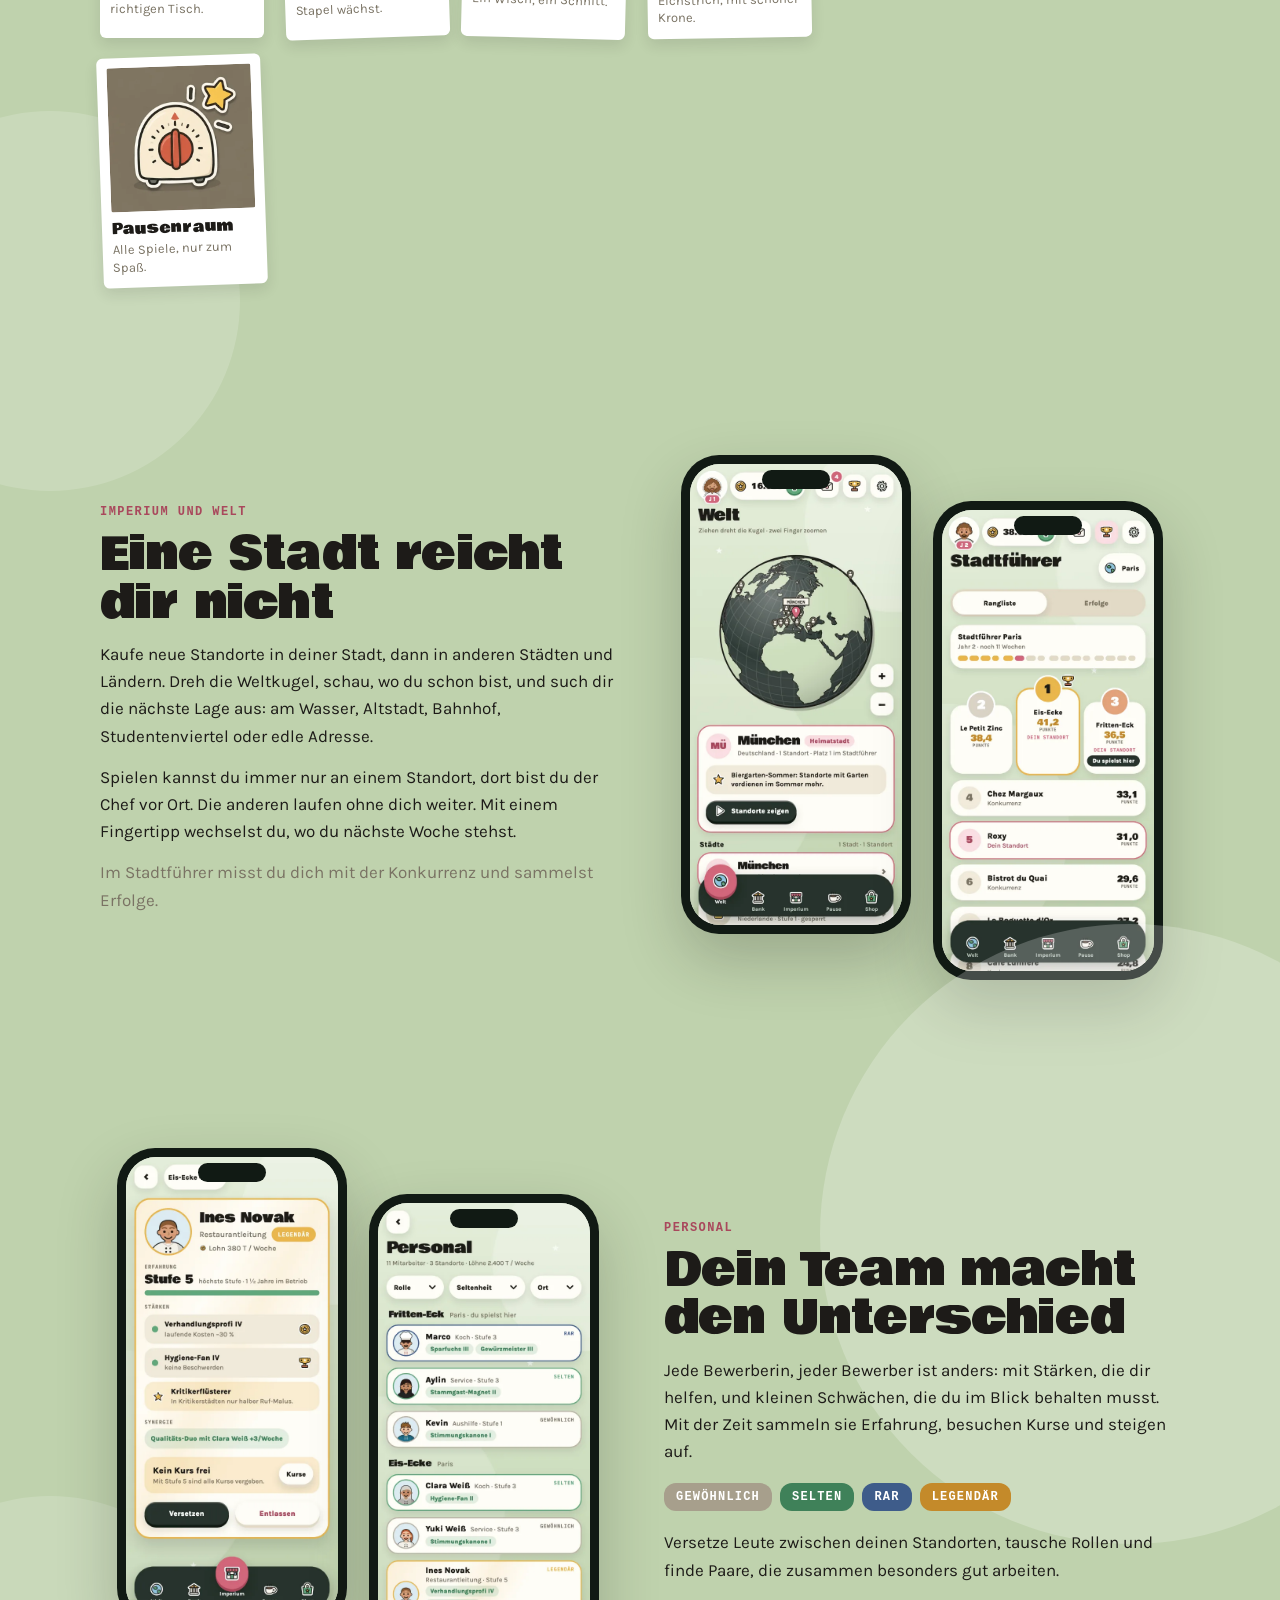
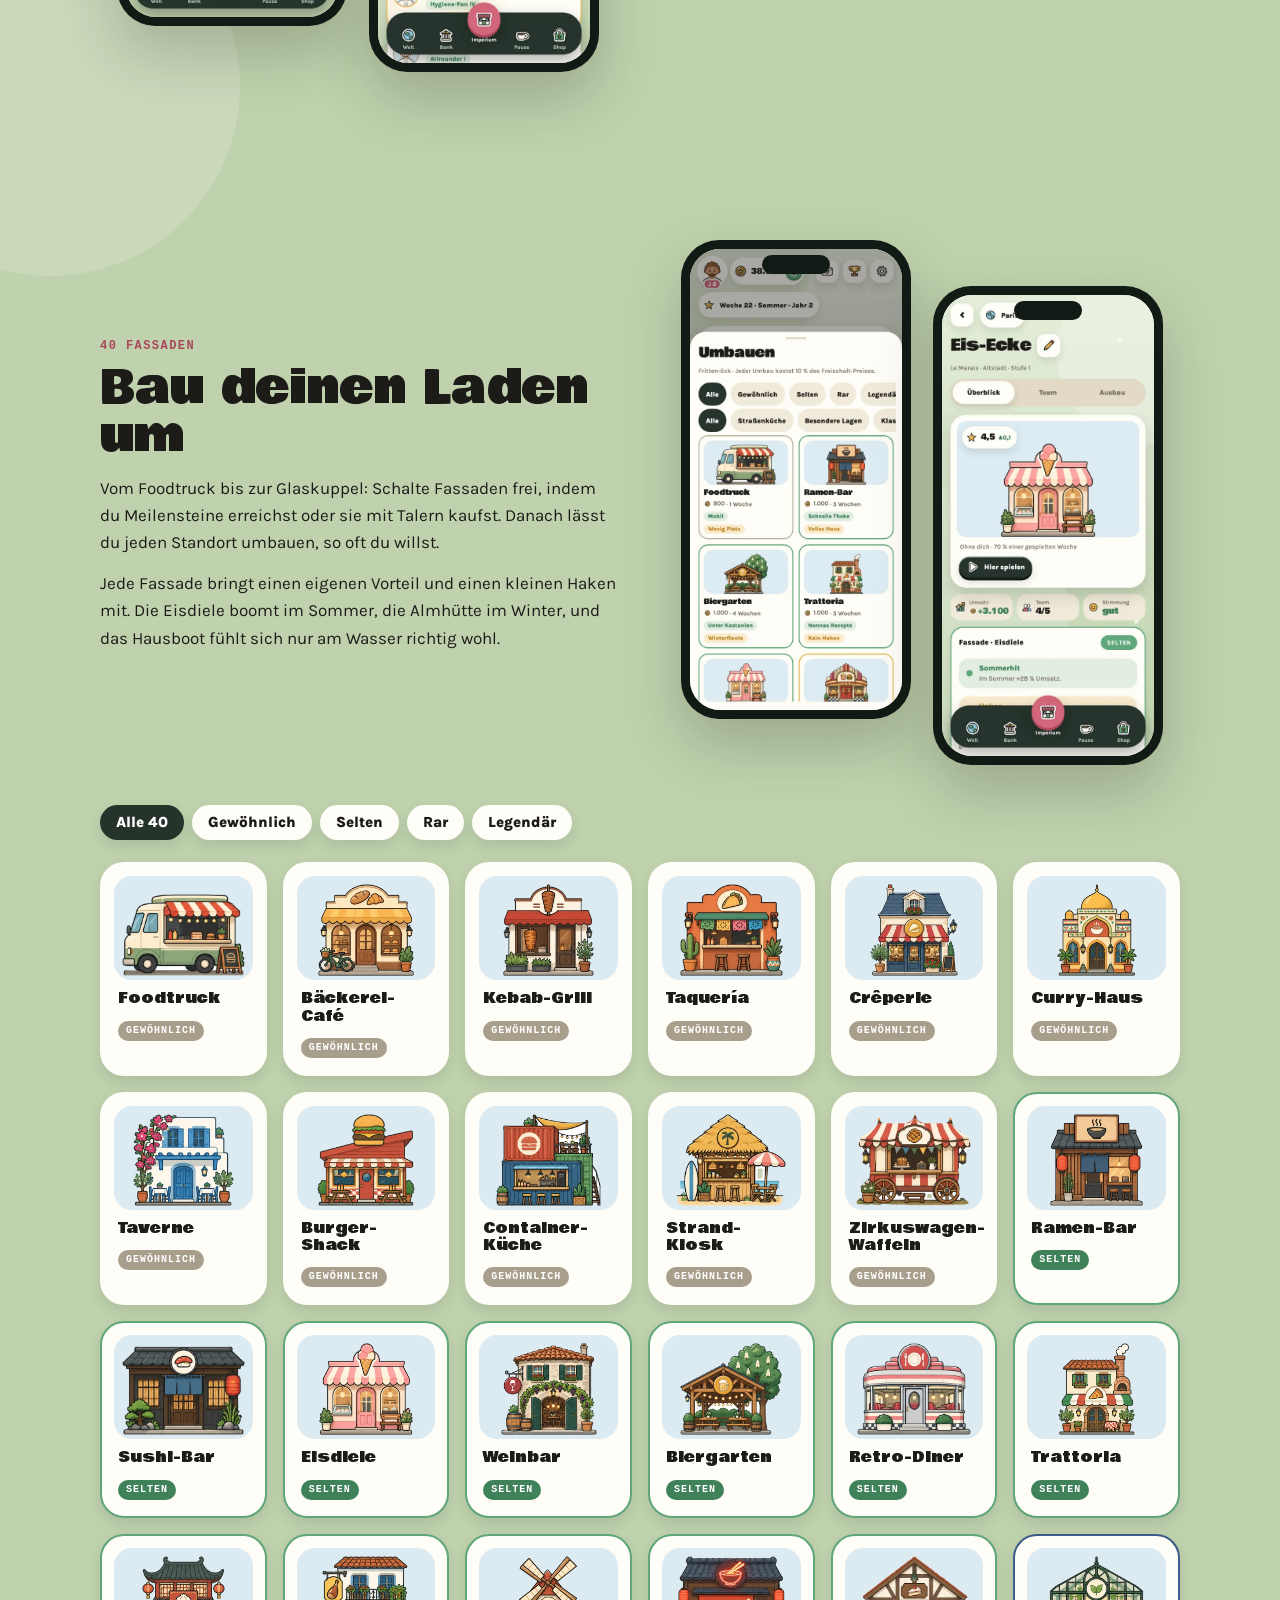
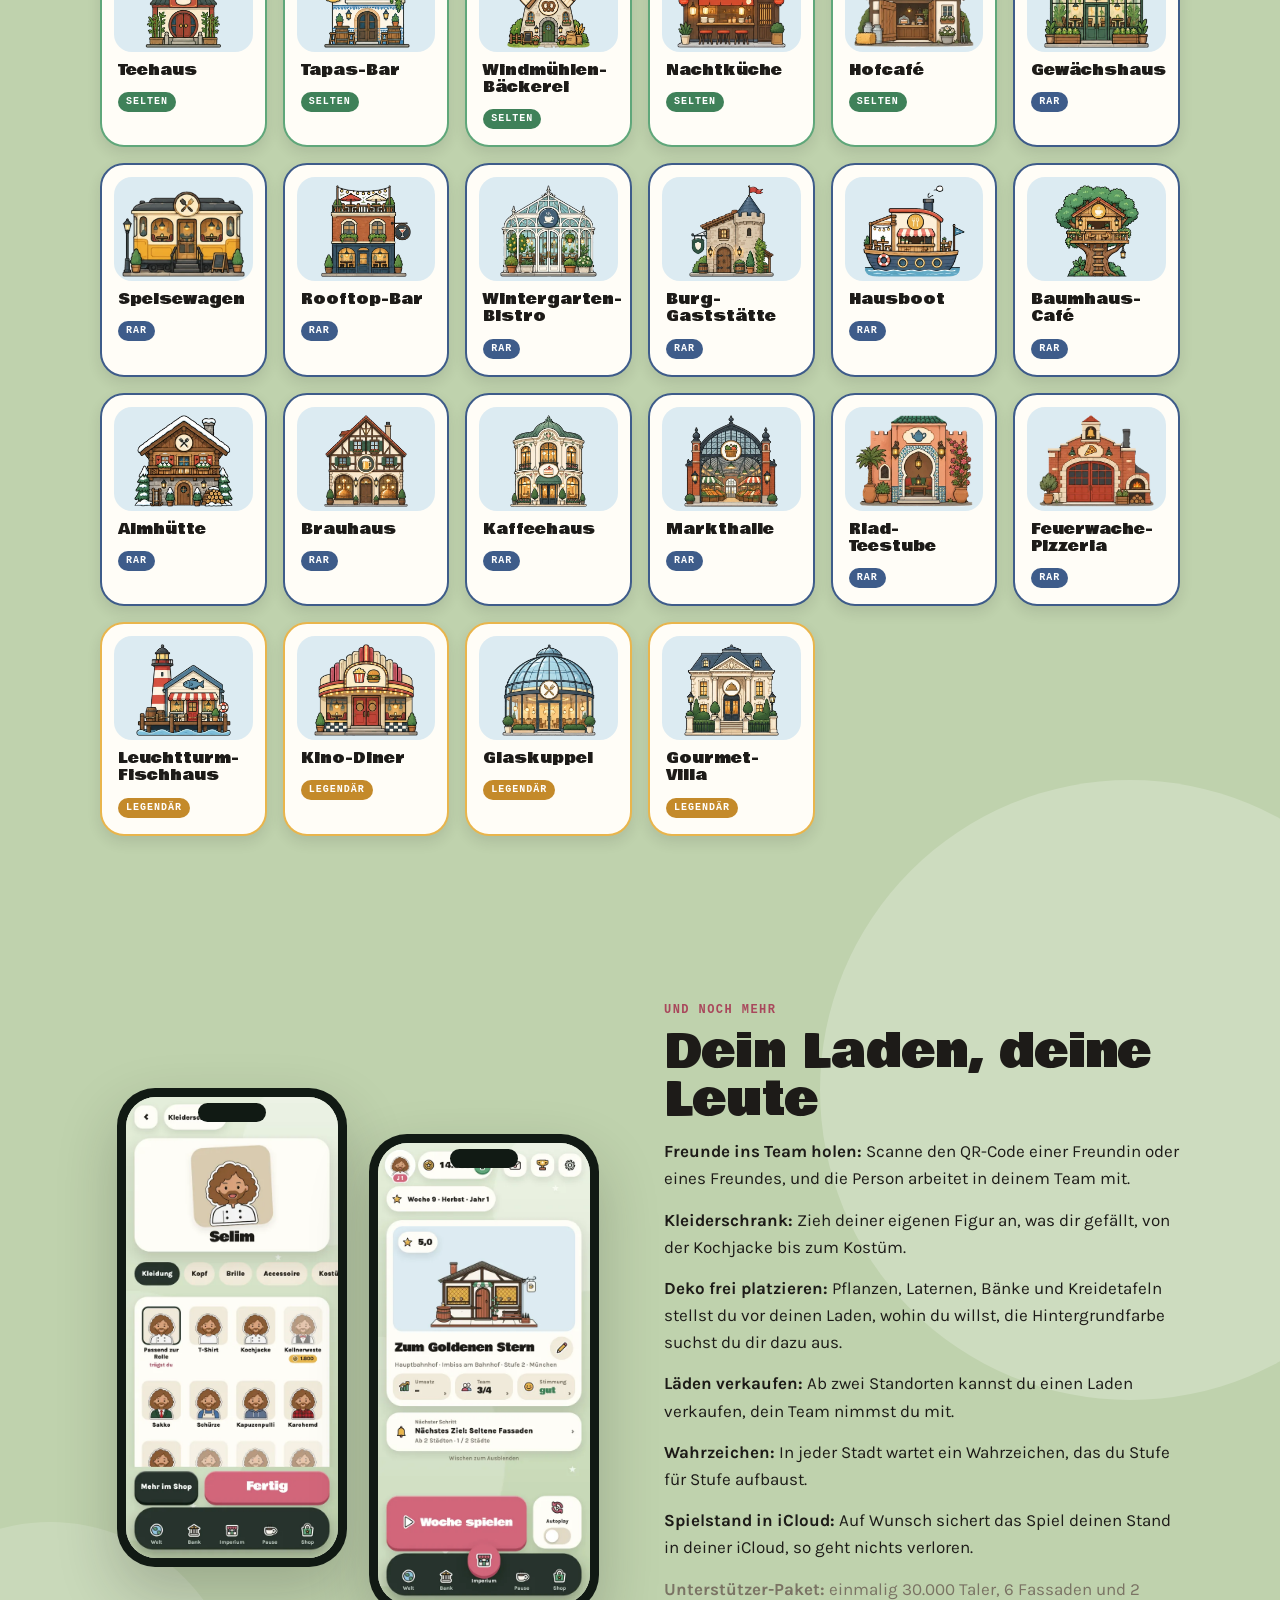
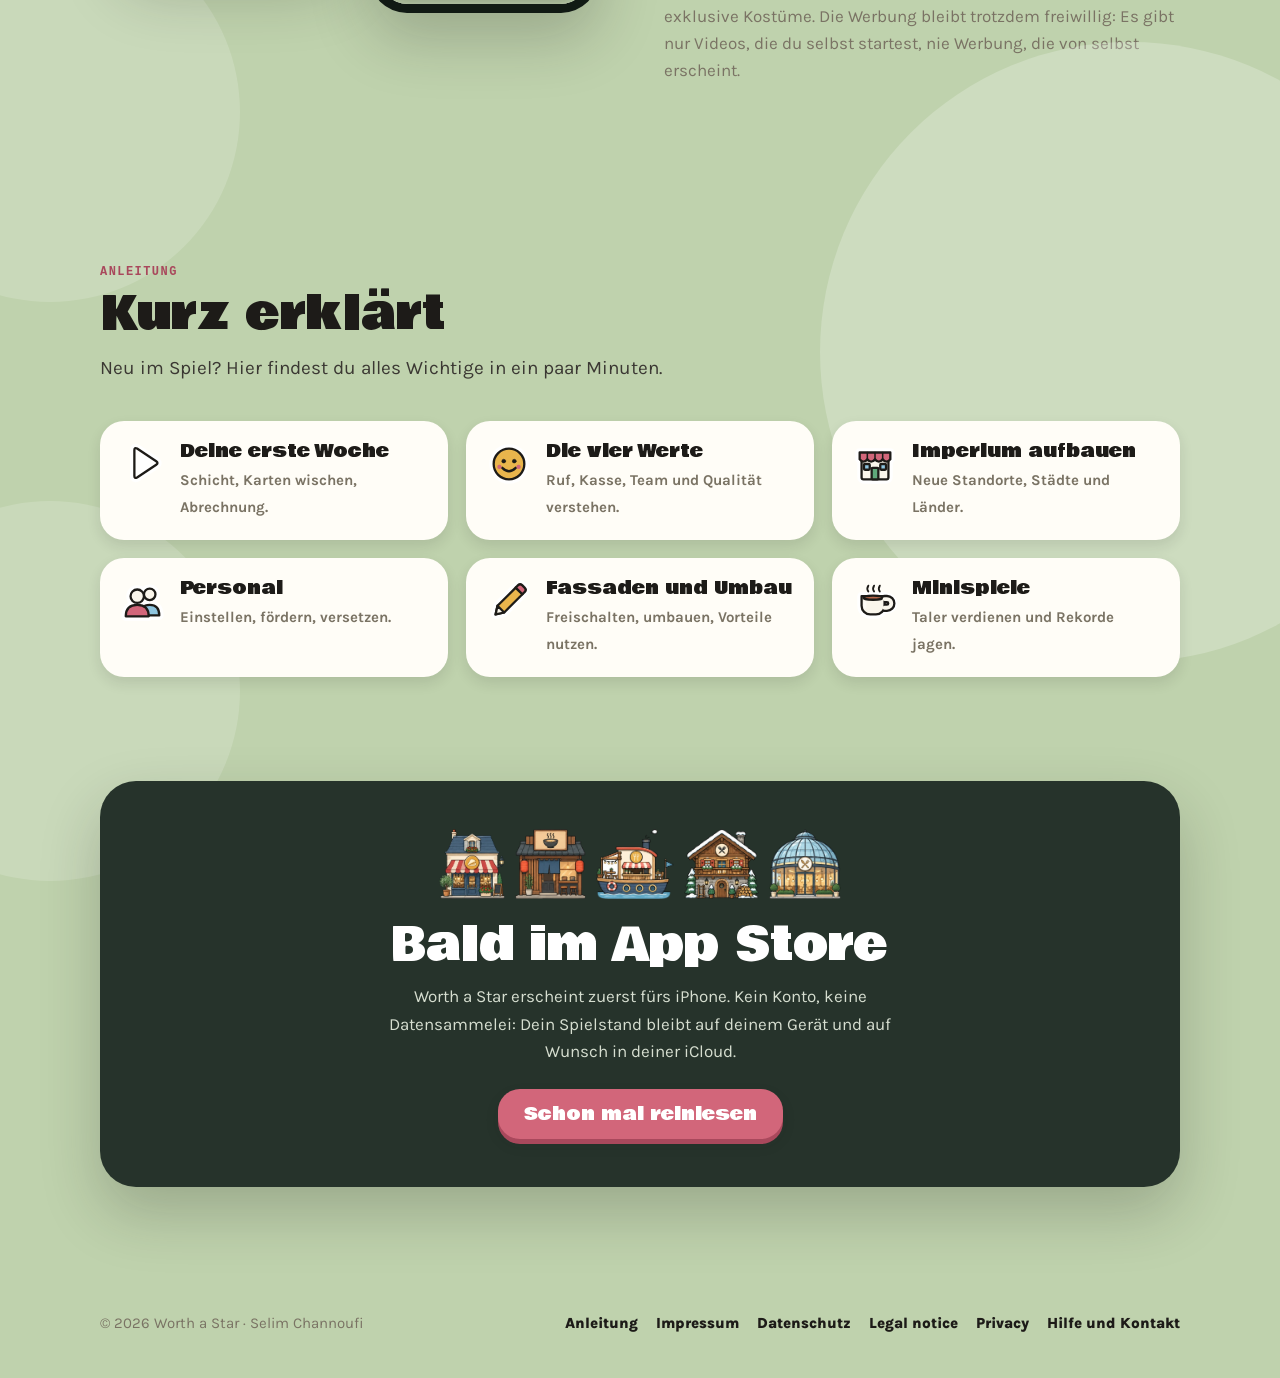
==== commit 54acda63: "RELEASE-1: Hilfe und Kontakt auf der Anleitung (DE/EN: Spielstand übertragen, Kauf wiederherstellen," ====
--- a/index.html
+++ b/index.html
@@ -270,6 +270,7 @@
       <a href="datenschutz.html">Datenschutz</a>
       <a href="impressum-en.html" lang="en">Legal notice</a>
       <a href="datenschutz-en.html" lang="en">Privacy</a>
+      <a href="anleitung.html#hilfe">Hilfe und Kontakt</a>
     </nav>
   </div>
 </footer>
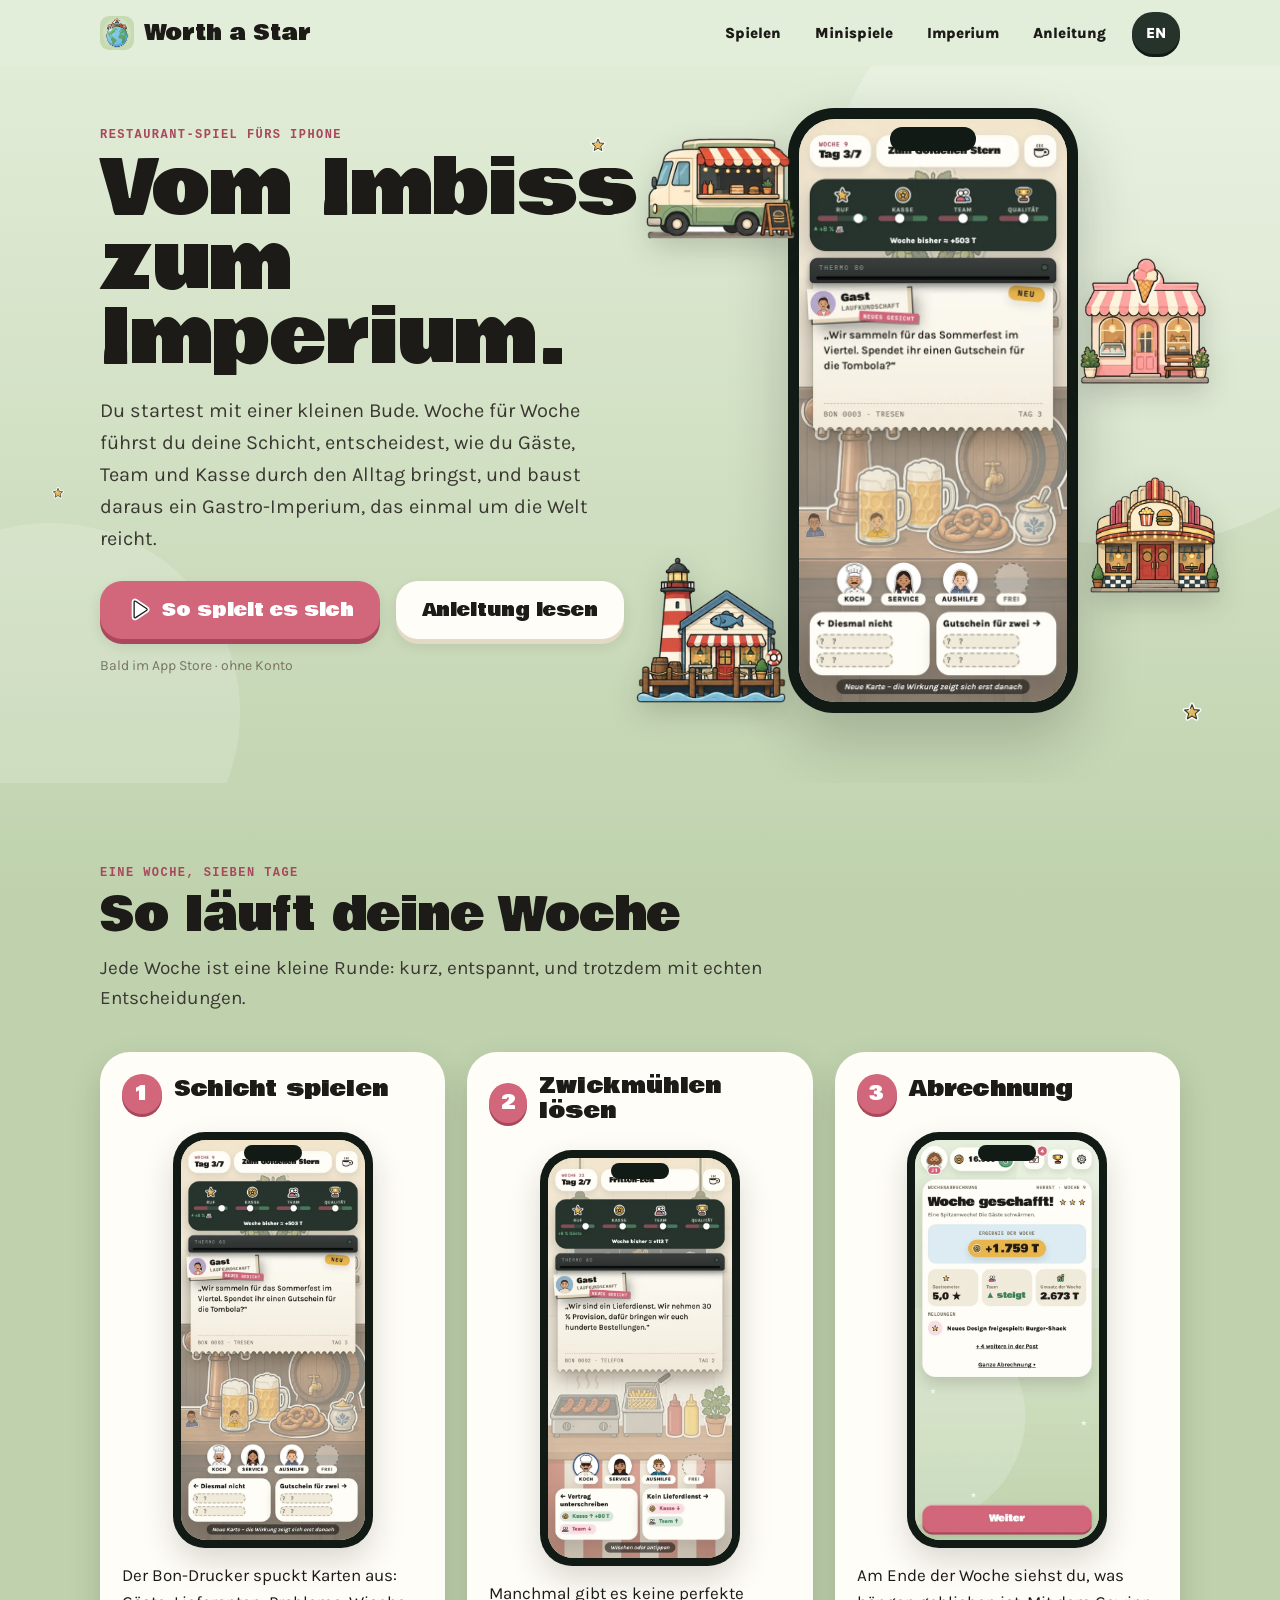
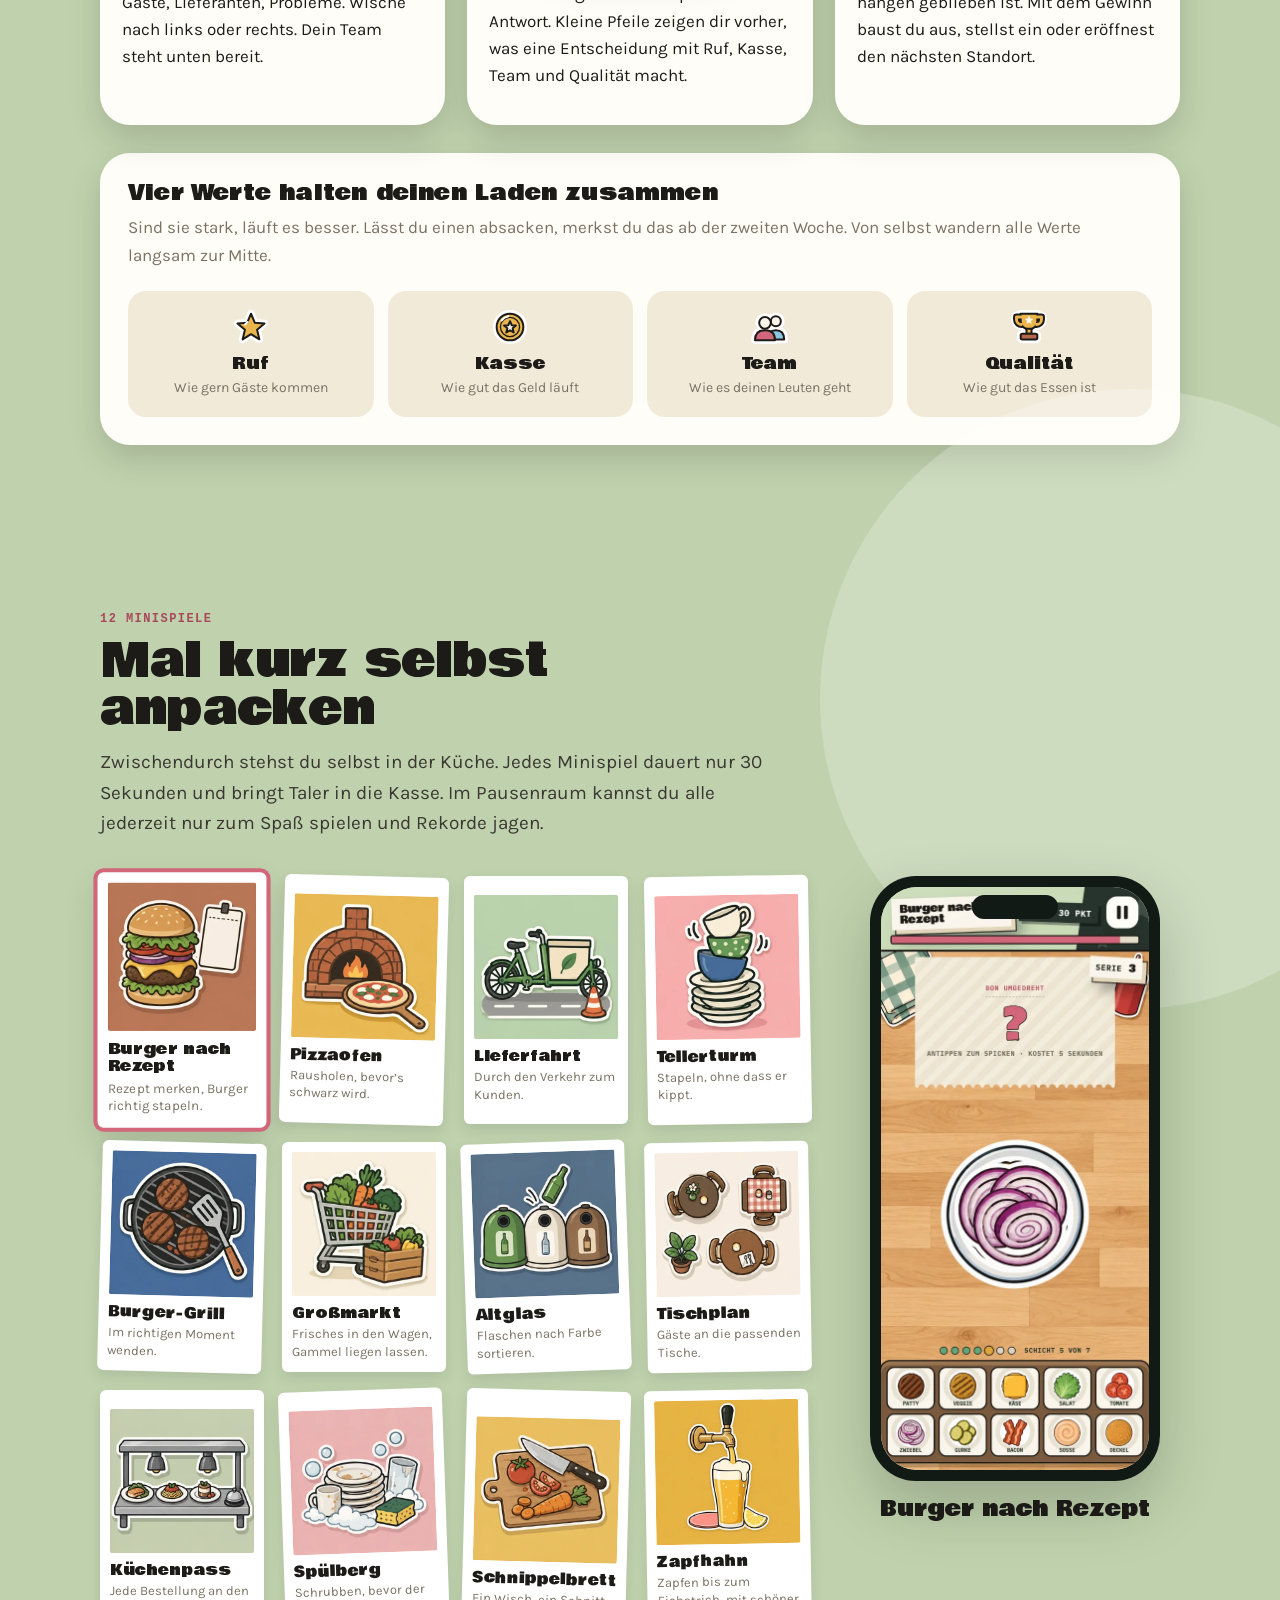
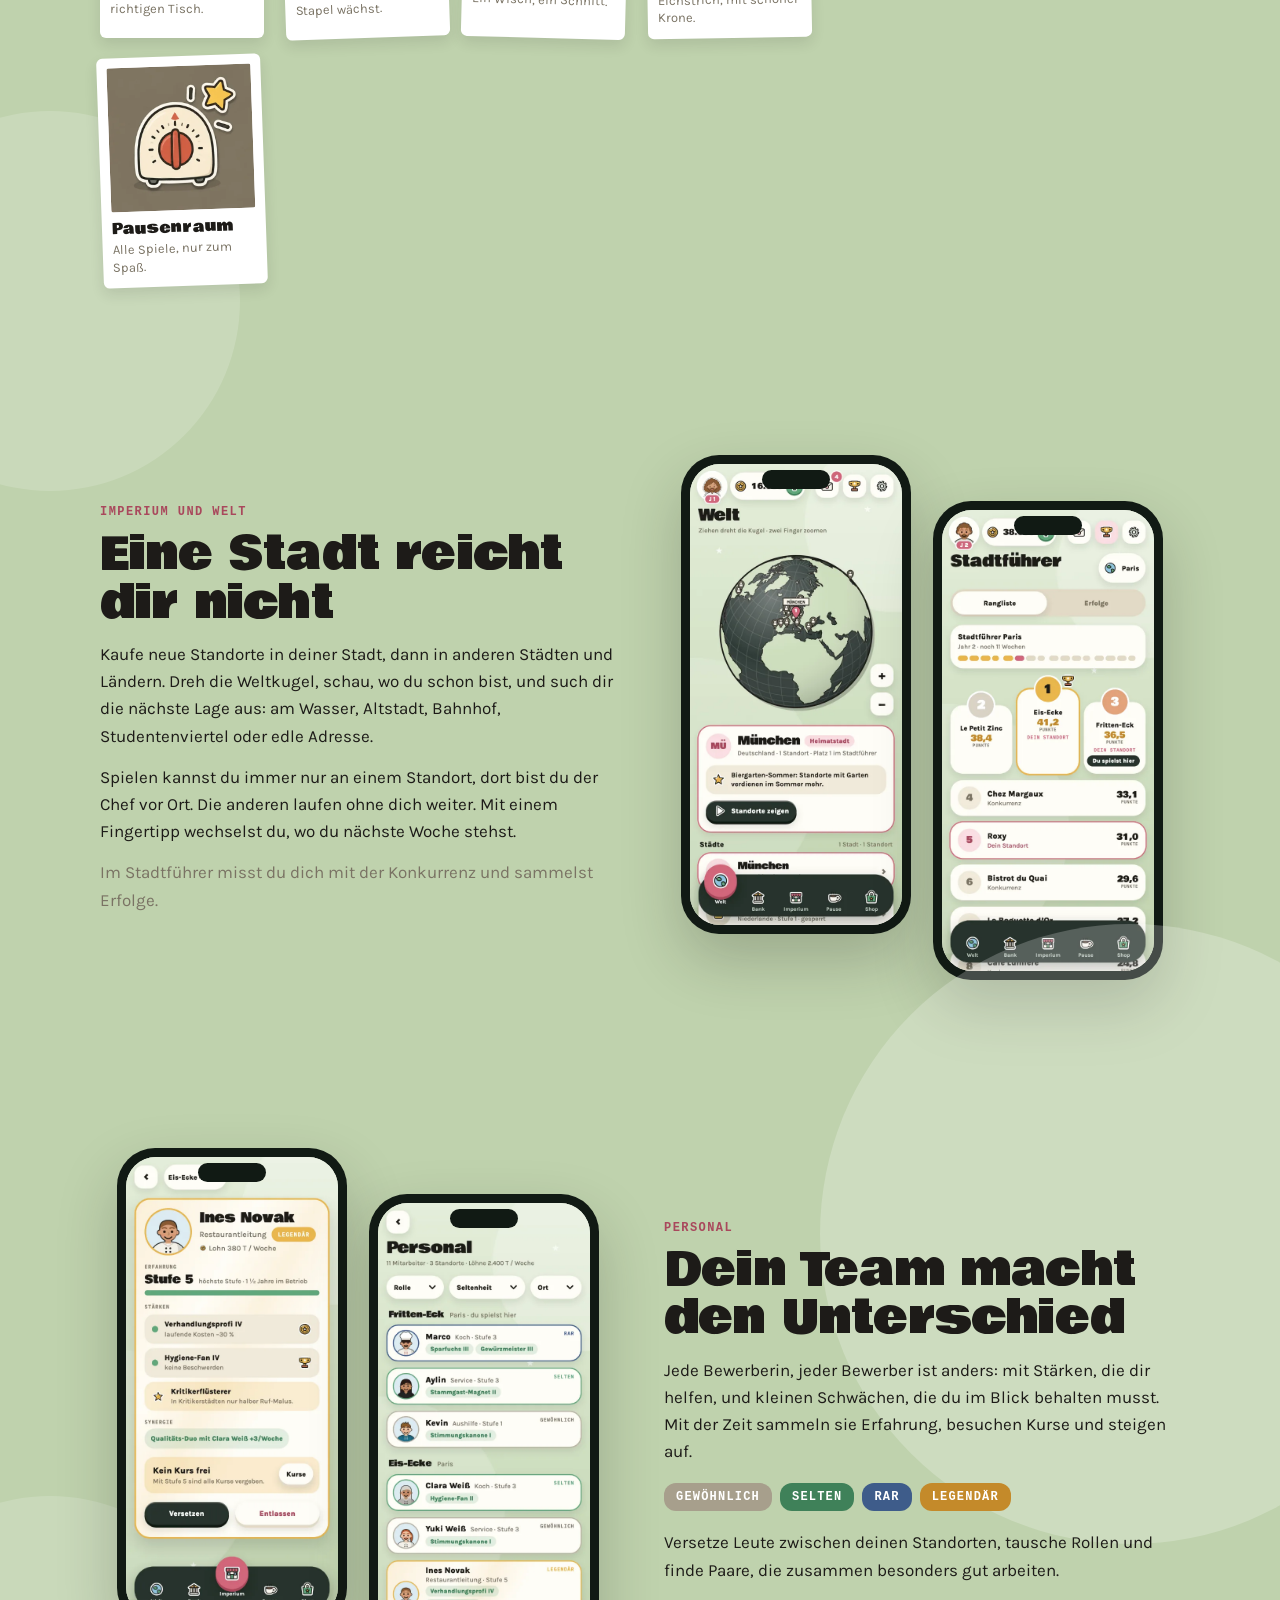
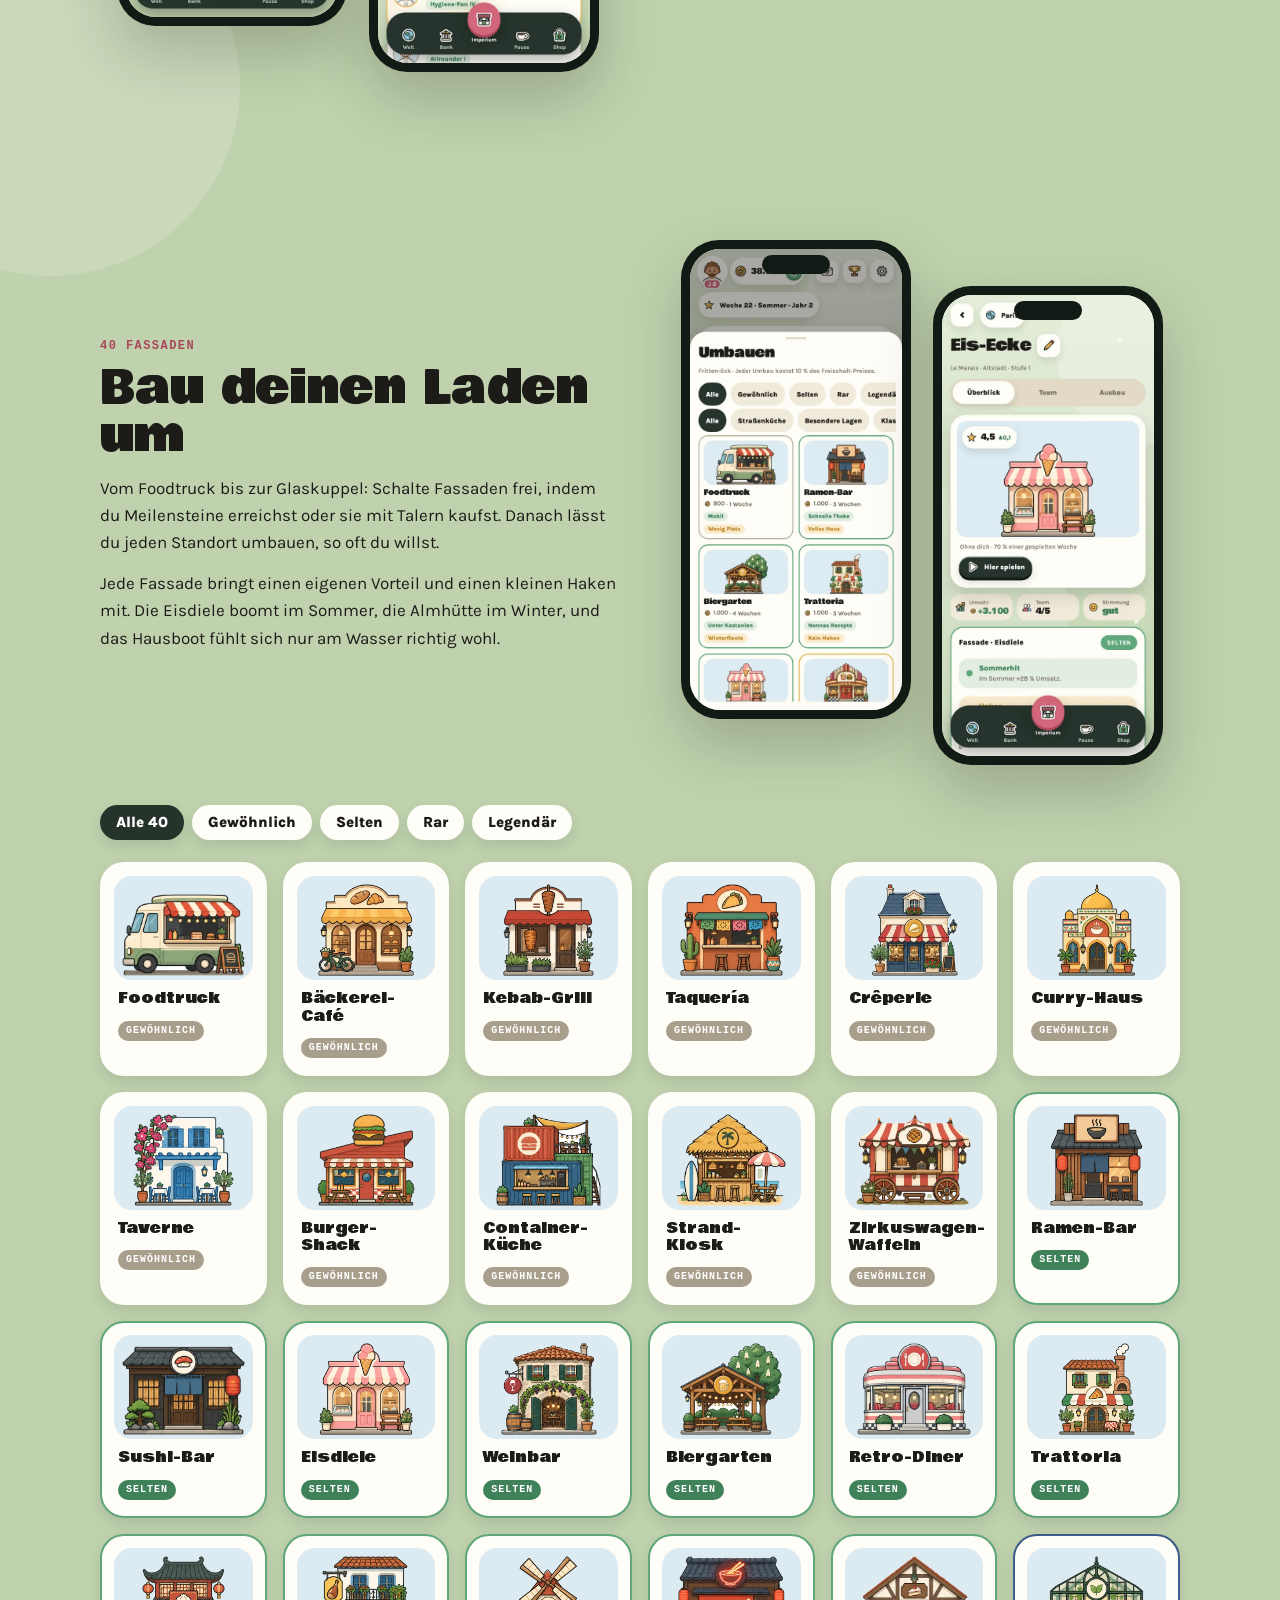
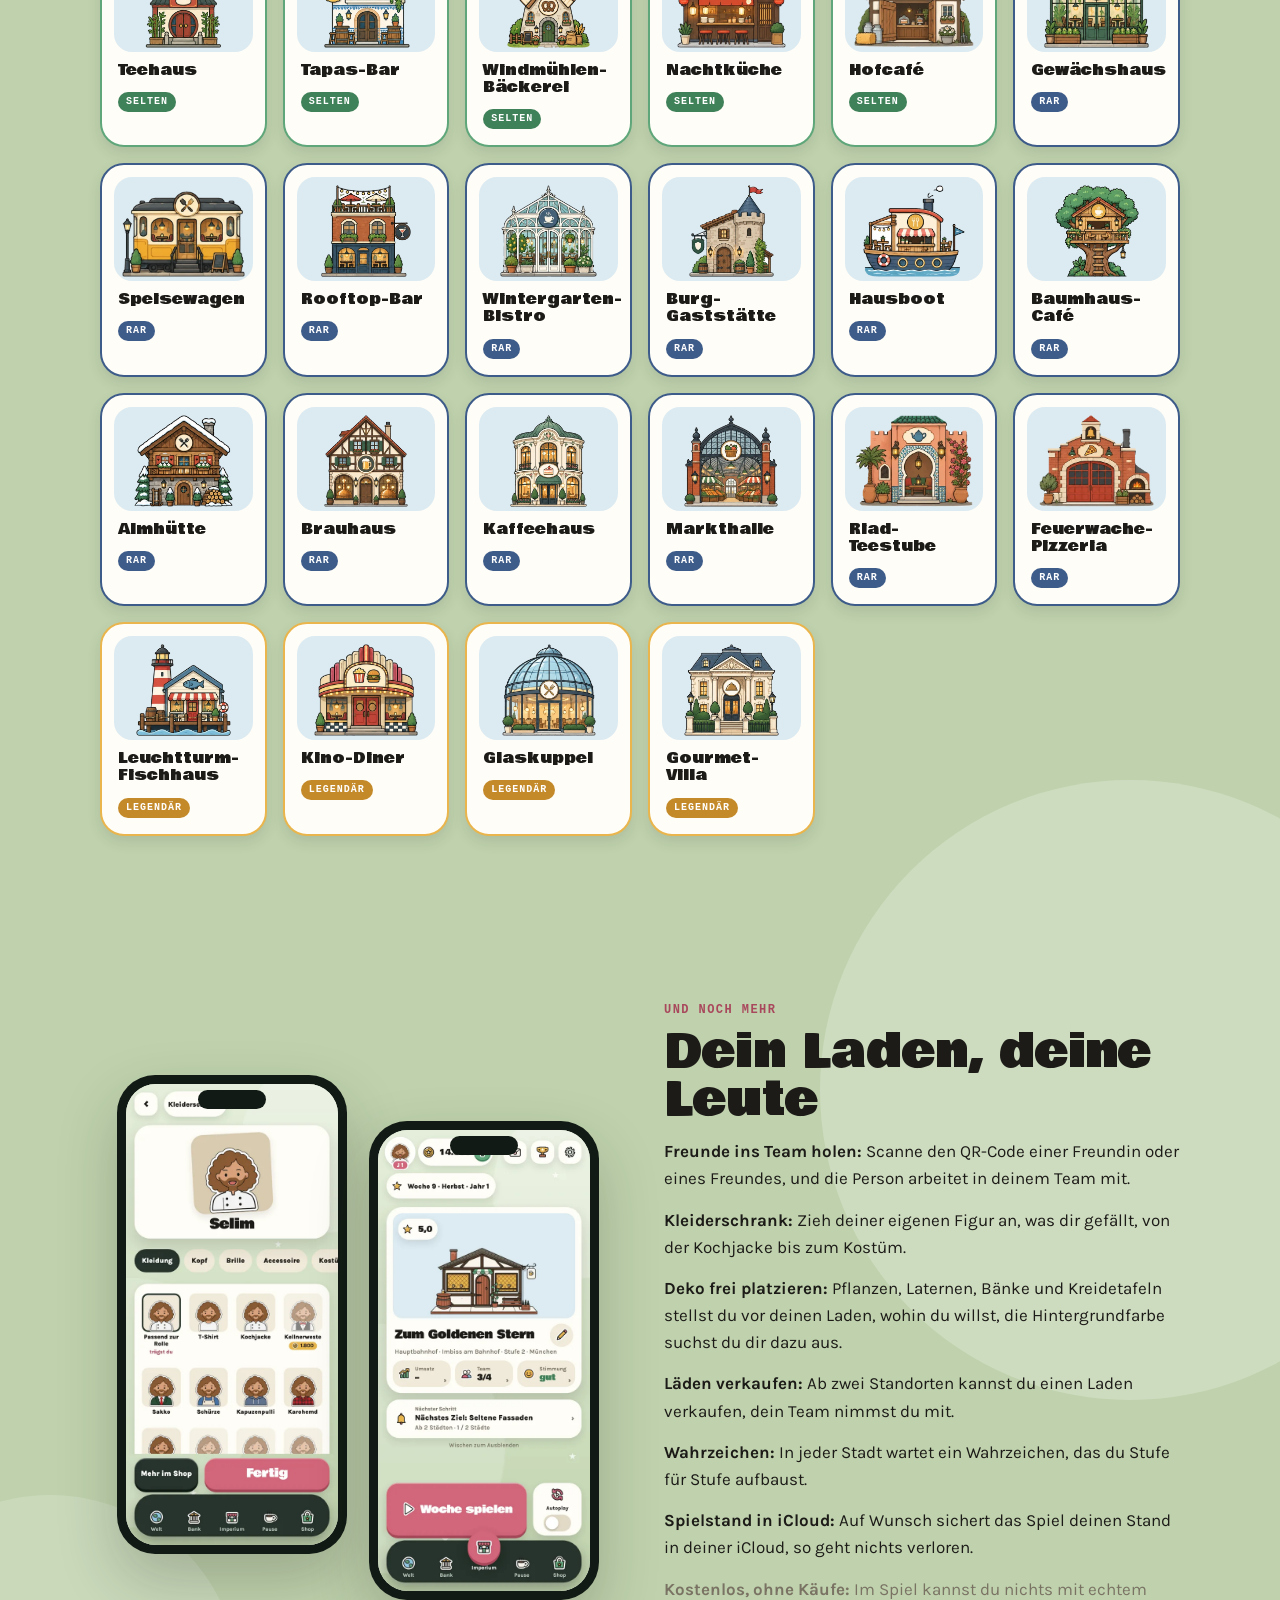
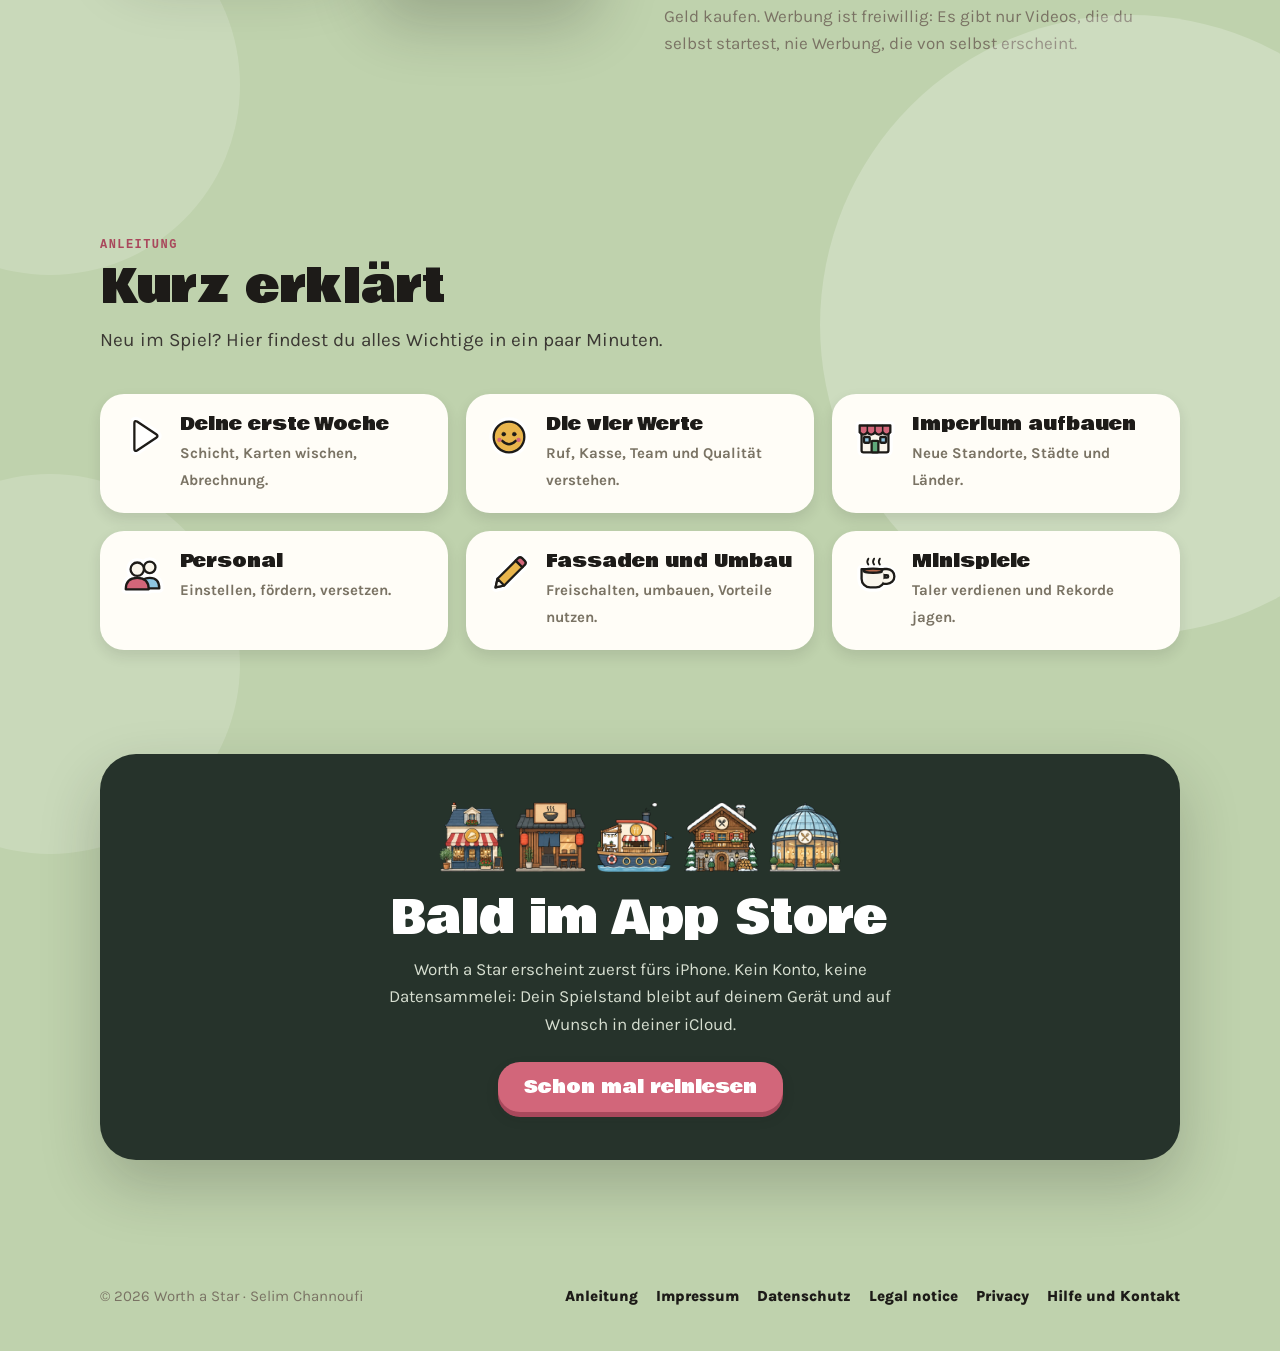
==== commit 86069e64: "RECHT-1A Teil C: Unterstützer-Paket überall entfernt – Startseite nennt stattdessen „Kostenlos, ohne" ====
--- a/index.html
+++ b/index.html
@@ -214,7 +214,7 @@
       <p><b>Läden verkaufen:</b> Ab zwei Standorten kannst du einen Laden verkaufen, dein Team nimmst du mit.</p>
       <p><b>Wahrzeichen:</b> In jeder Stadt wartet ein Wahrzeichen, das du Stufe für Stufe aufbaust.</p>
       <p><b>Spielstand in iCloud:</b> Auf Wunsch sichert das Spiel deinen Stand in deiner iCloud, so geht nichts verloren.</p>
-      <p class="leise"><b>Unterstützer-Paket:</b> einmalig 30.000 Taler, 6 Fassaden und 2 exklusive Kostüme. Die Werbung bleibt trotzdem freiwillig: Es gibt nur Videos, die du selbst startest, nie Werbung, die von selbst erscheint.</p>
+      <p class="leise"><b>Kostenlos, ohne Käufe:</b> Im Spiel kannst du nichts mit echtem Geld kaufen. Werbung ist freiwillig: Es gibt nur Videos, die du selbst startest, nie Werbung, die von selbst erscheint.</p>
     </div>
     <div class="telefone">
       <div class="telefon klein"><div class="bild"><img src="img/screens/kleiderschrank.webp" alt="Kleiderschrank mit der eigenen Figur" loading="lazy"></div></div>
--- a/style.css
+++ b/style.css
@@ -208,6 +208,9 @@
 .recht ul{padding-left:20px;margin:0 0 14px}
 .recht li{margin-bottom:6px}
 .recht address{font-style:normal;margin-bottom:14px}
+.recht h3{font:800 17px/1.3 Karla,system-ui,sans-serif;margin:16px 0 6px;letter-spacing:0}
+.recht .tipp{margin:0 0 14px}
+.recht a{overflow-wrap:anywhere}
 
 /* Fuß */
 footer.fuss{padding:40px 0 50px;color:var(--leise);font-size:15px}
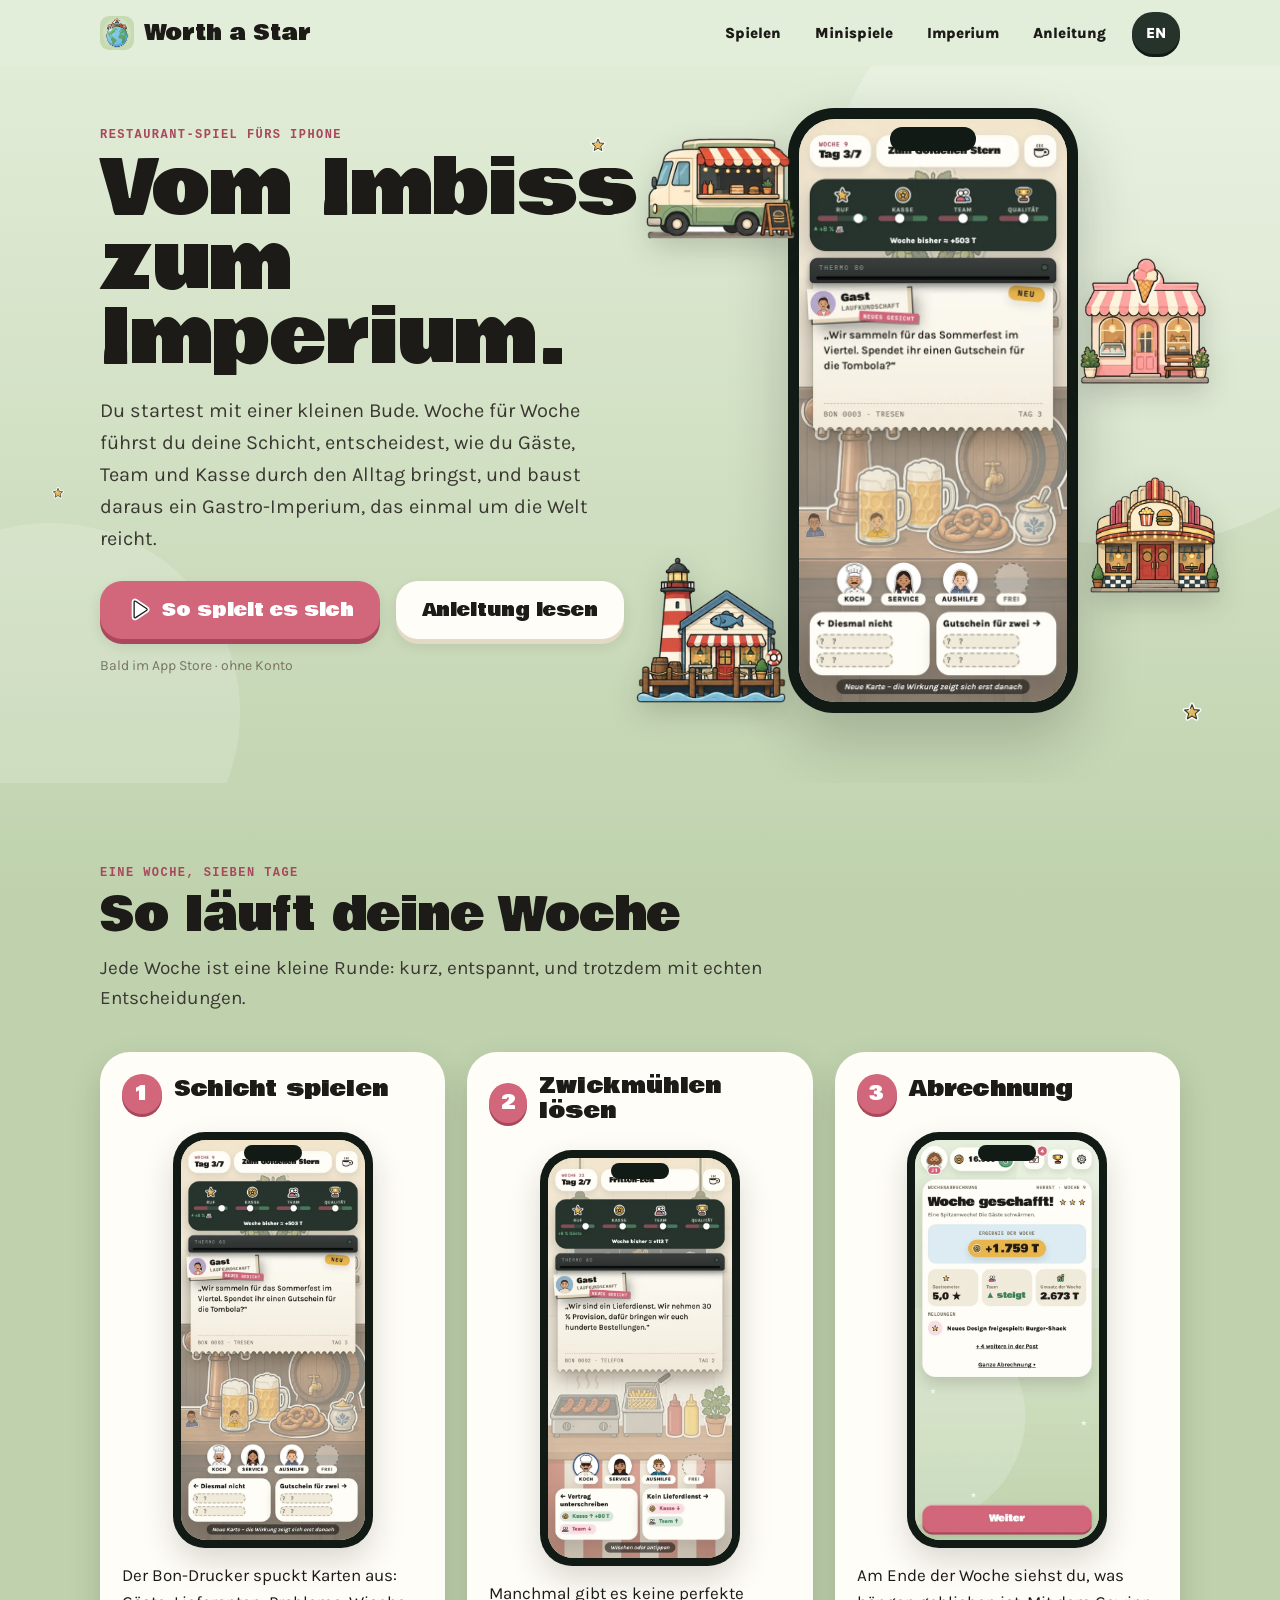
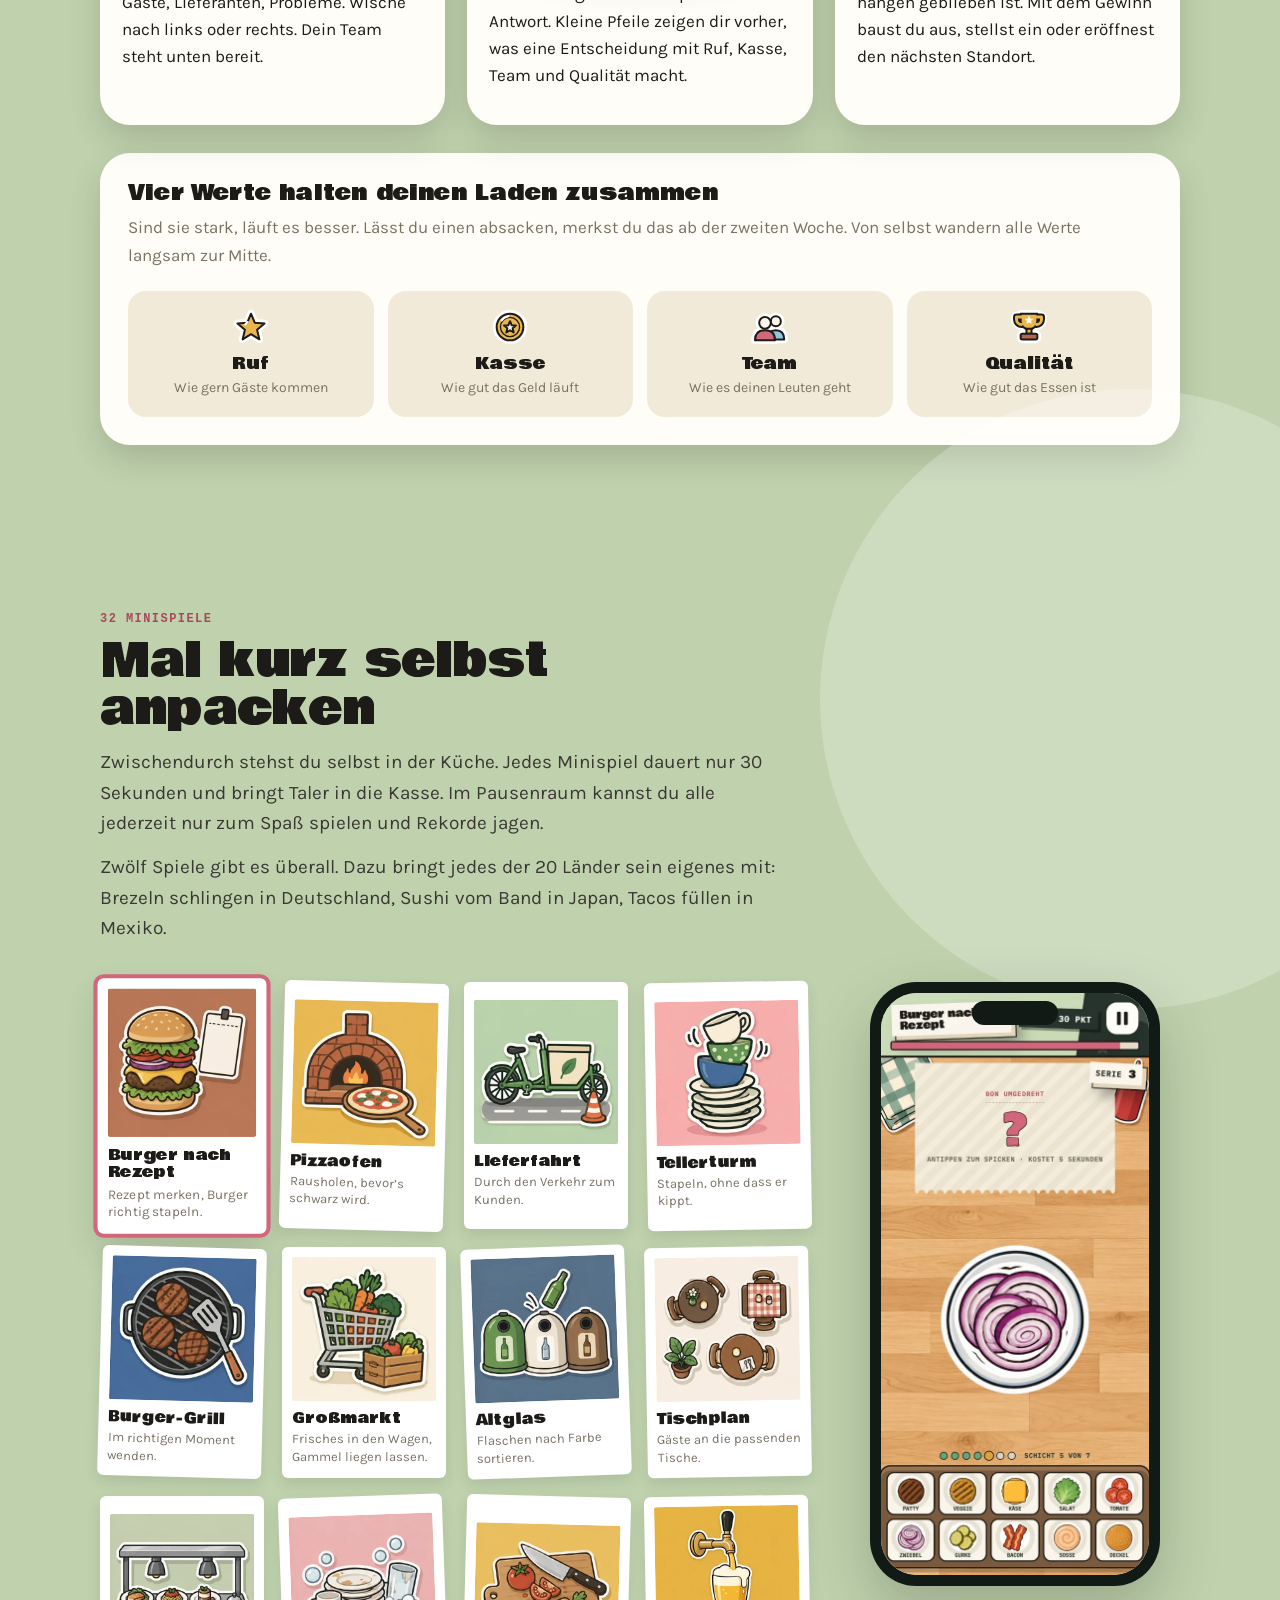
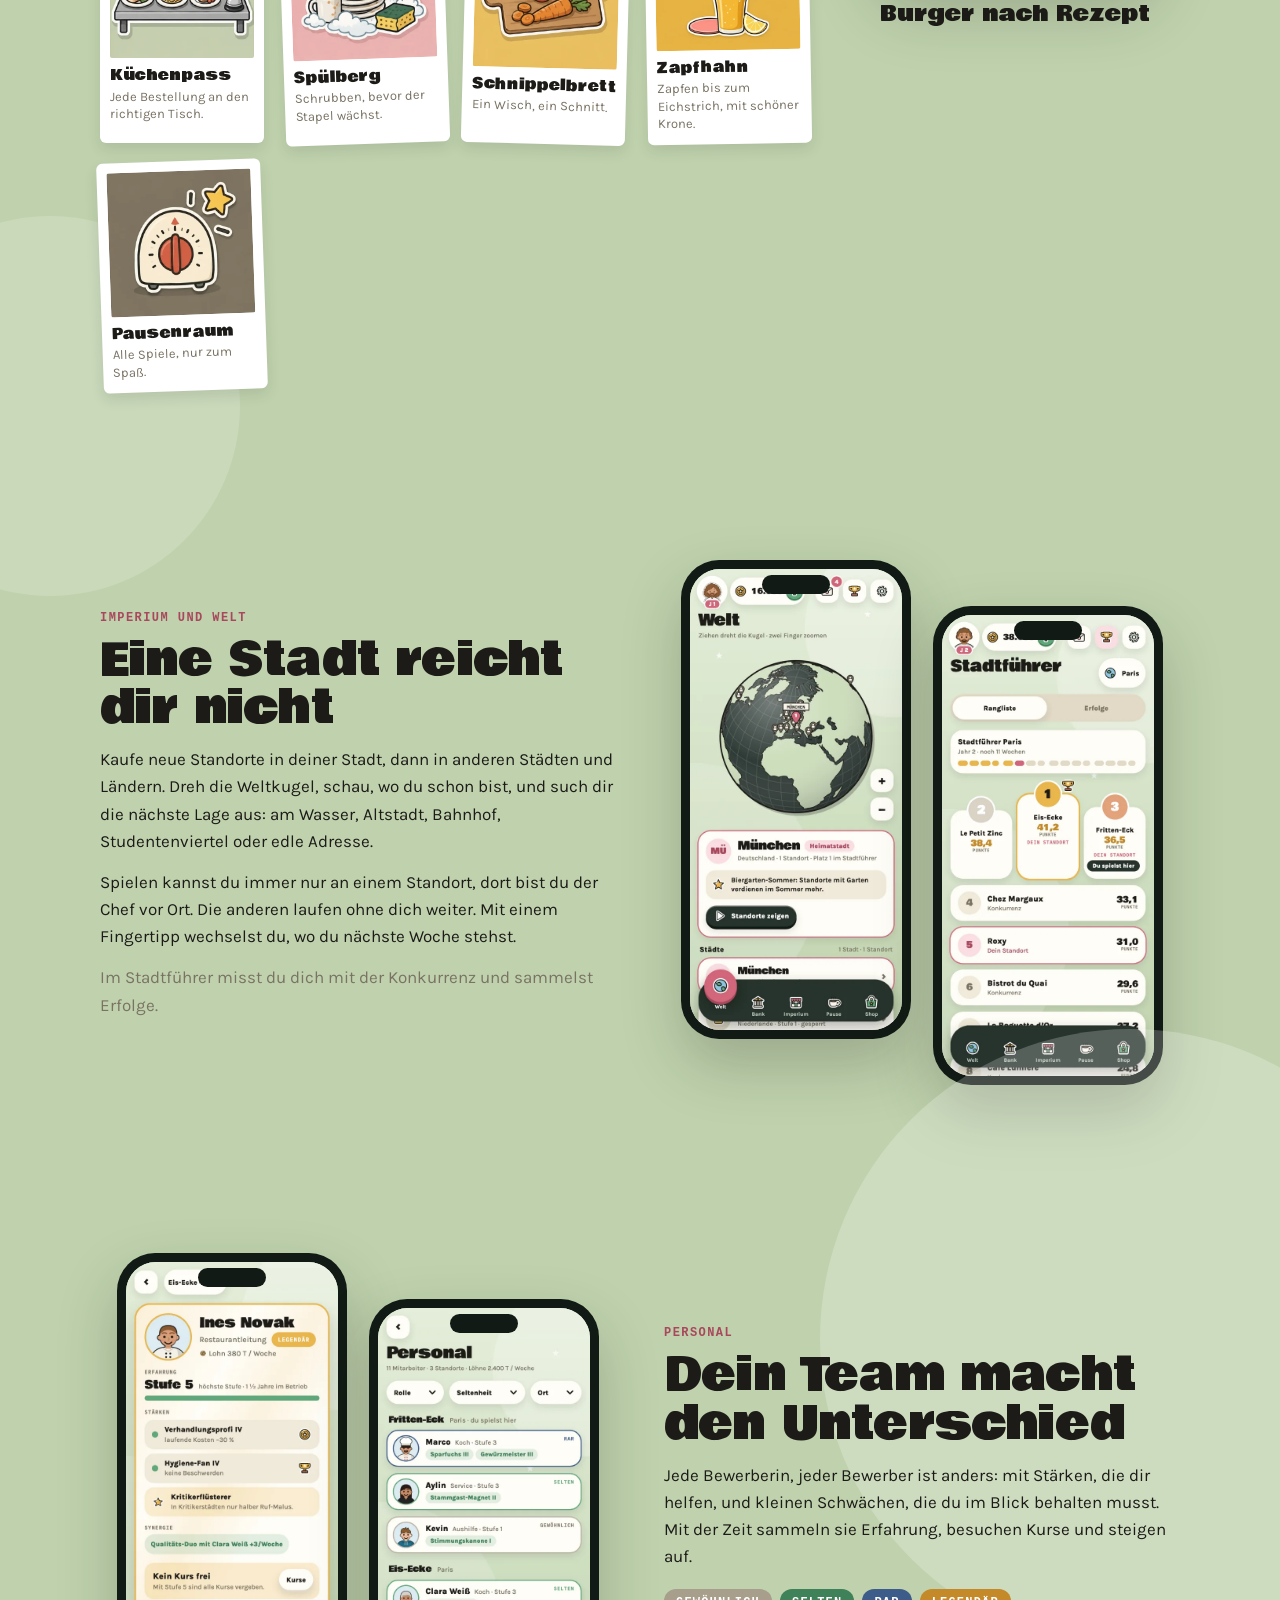
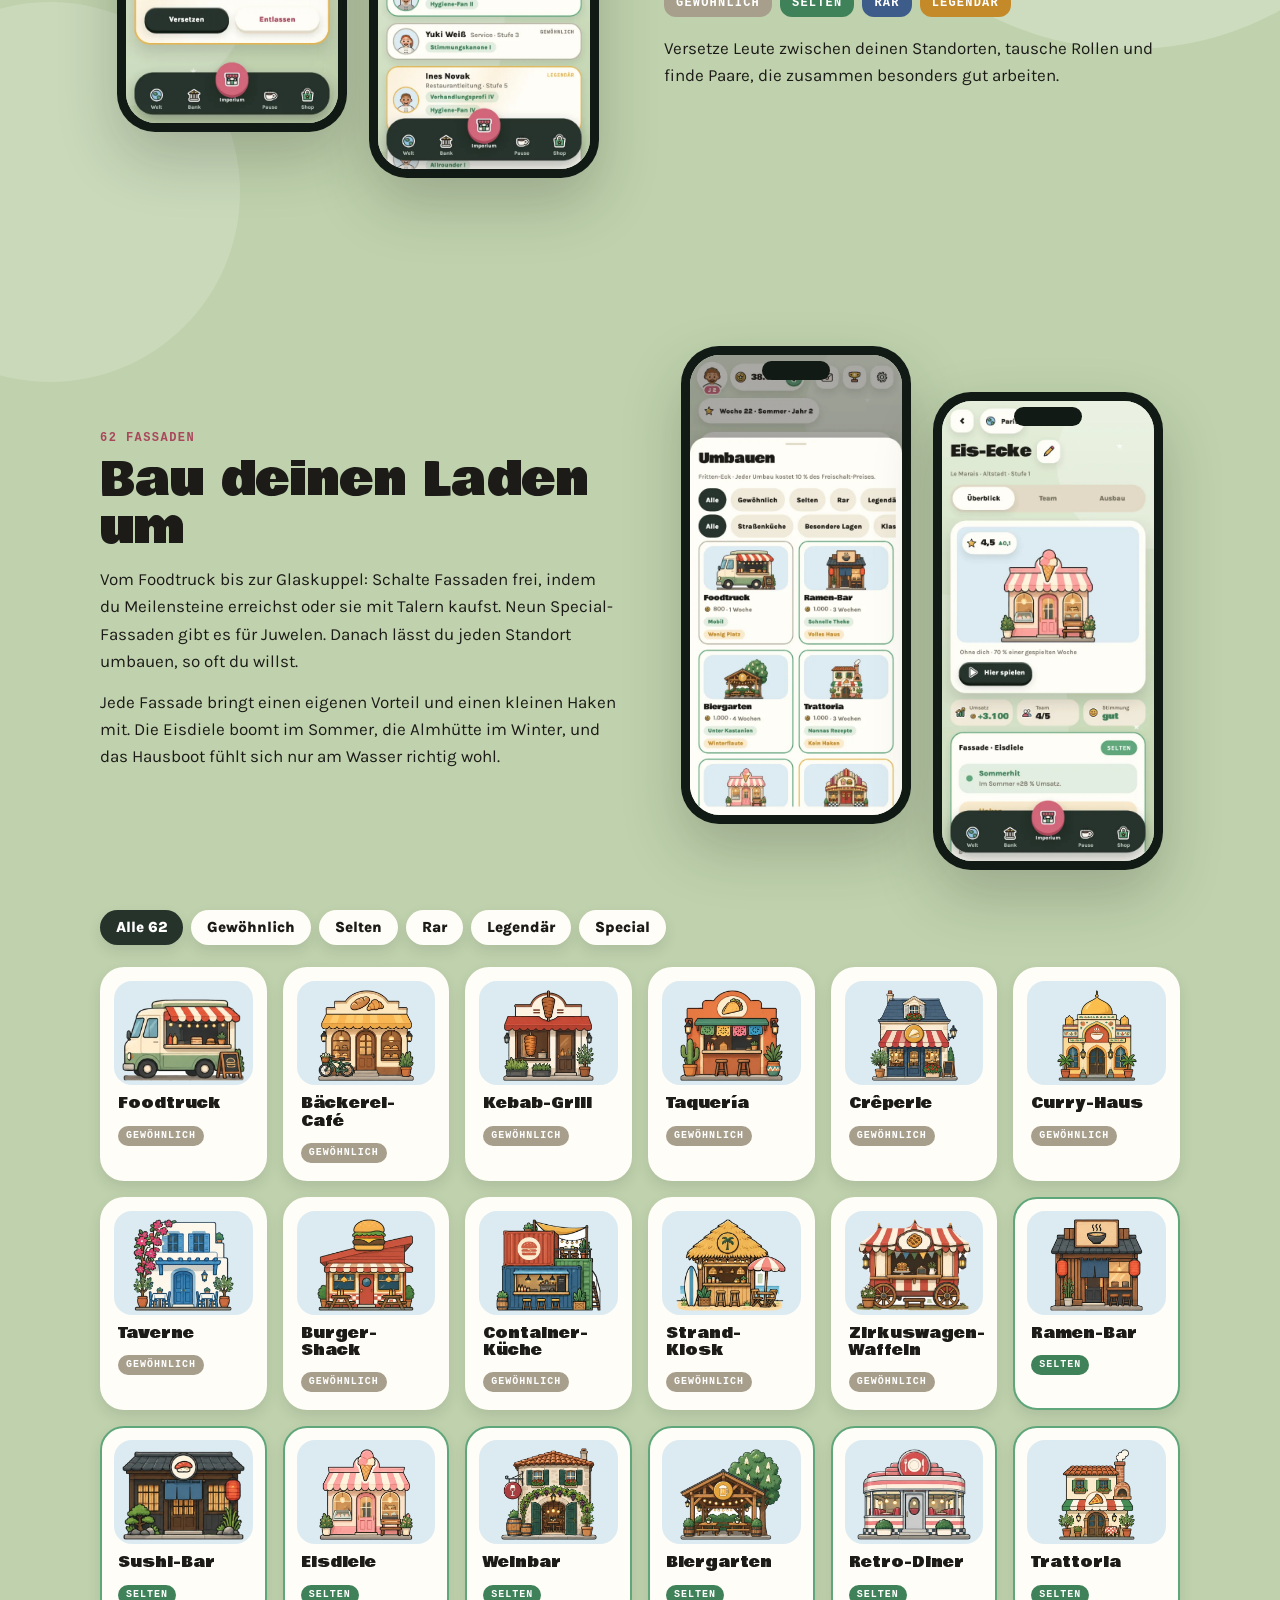
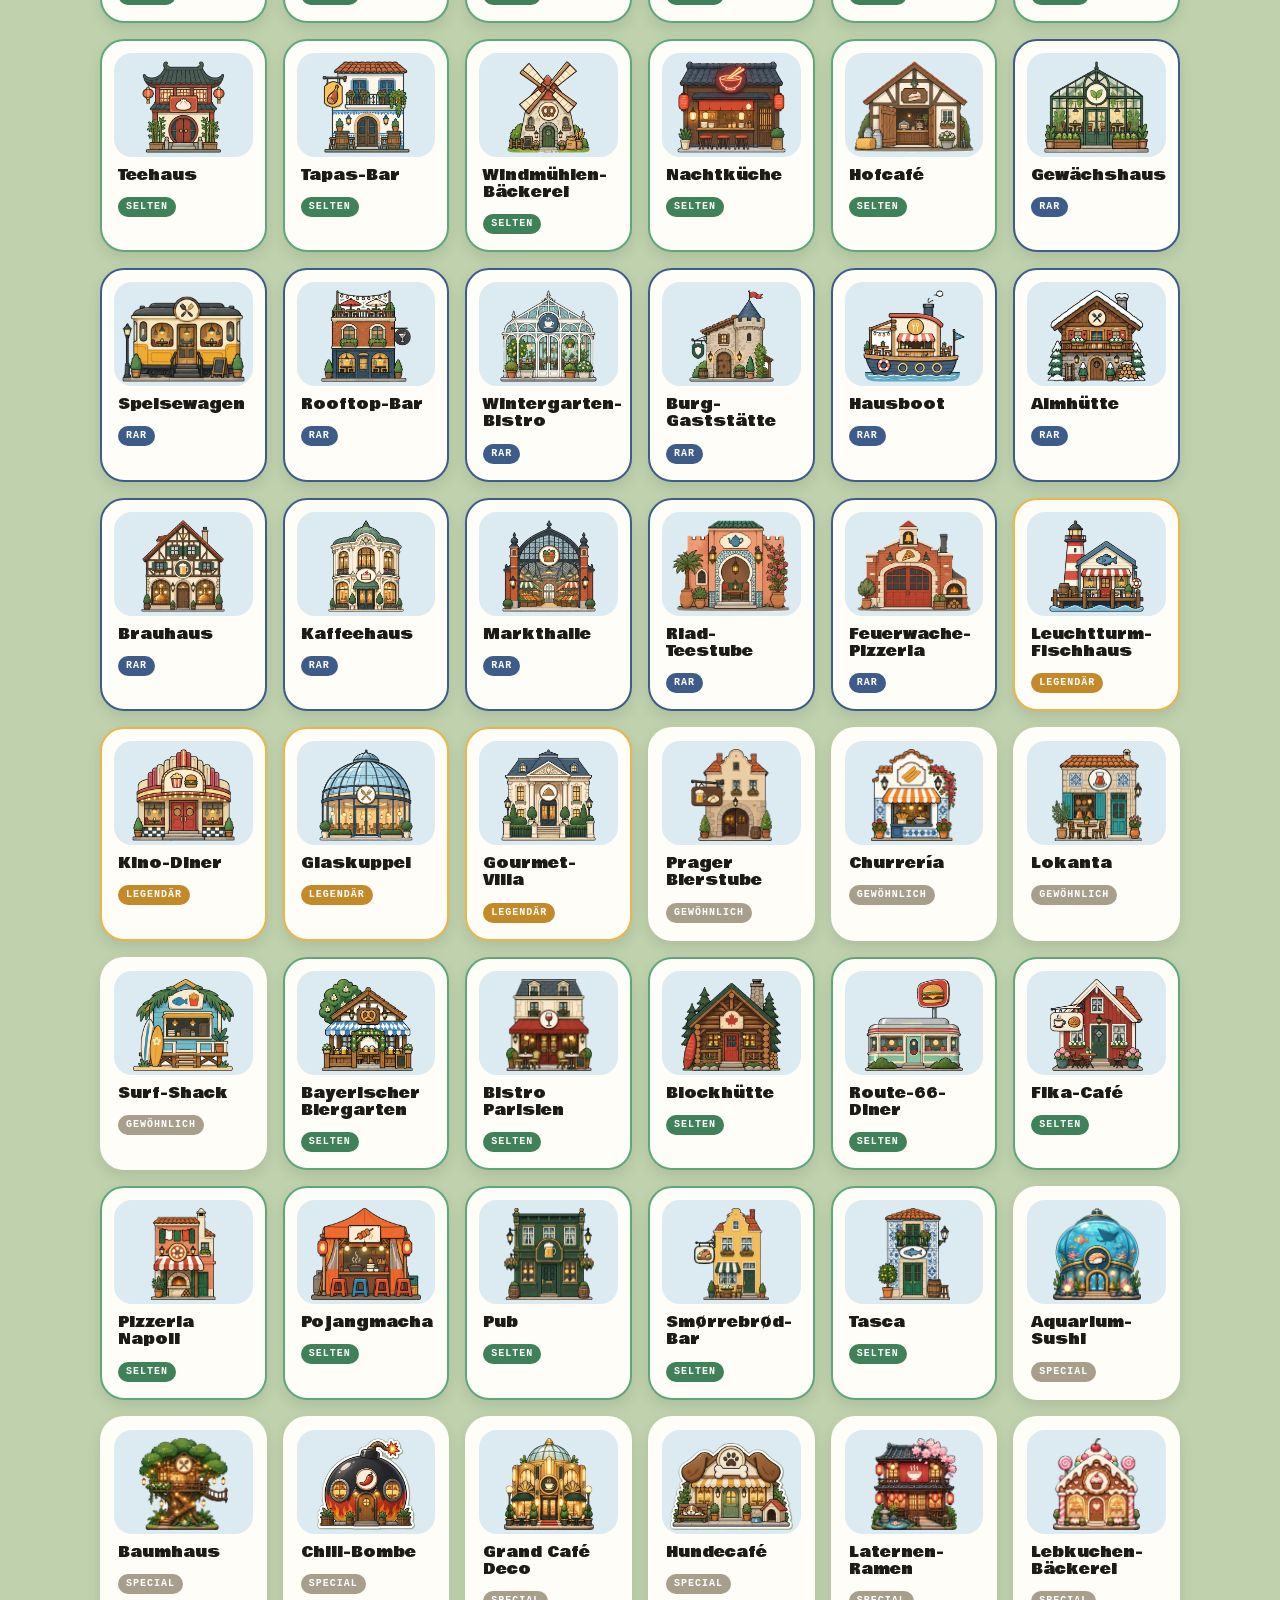
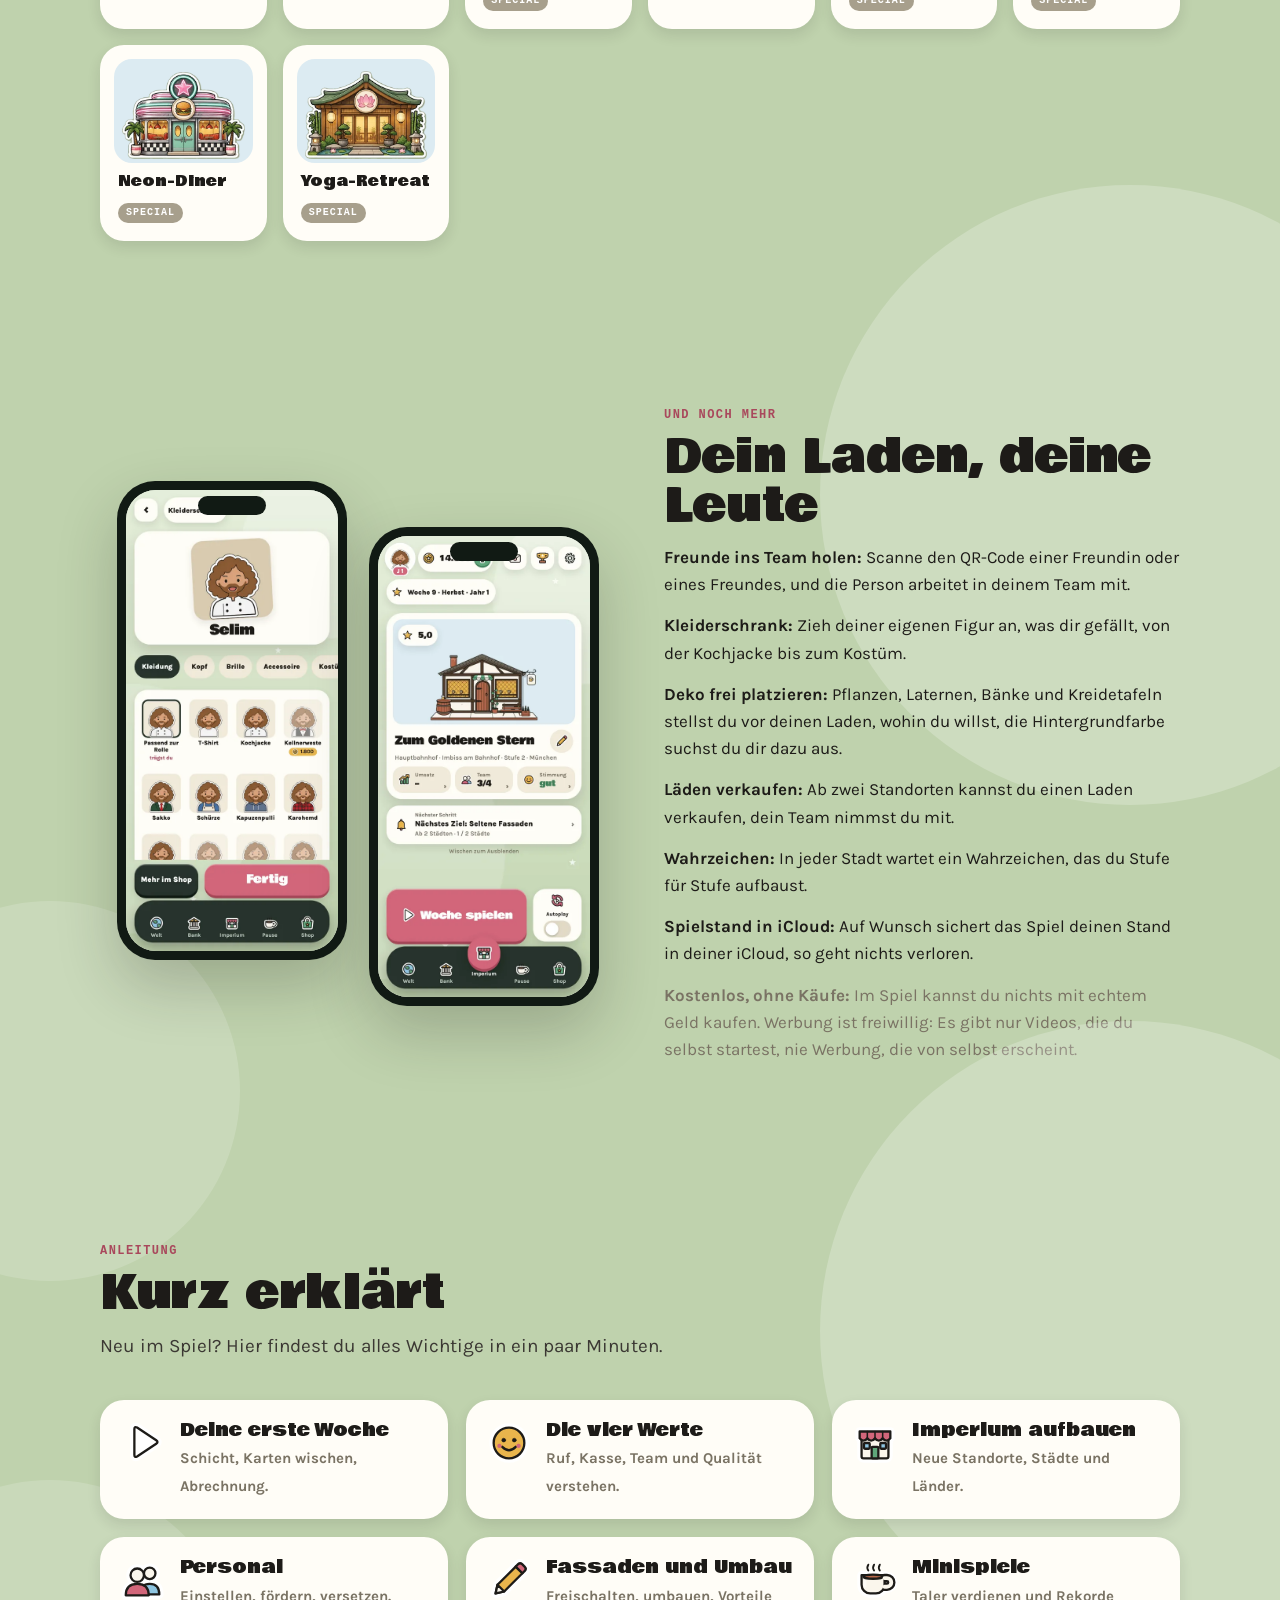
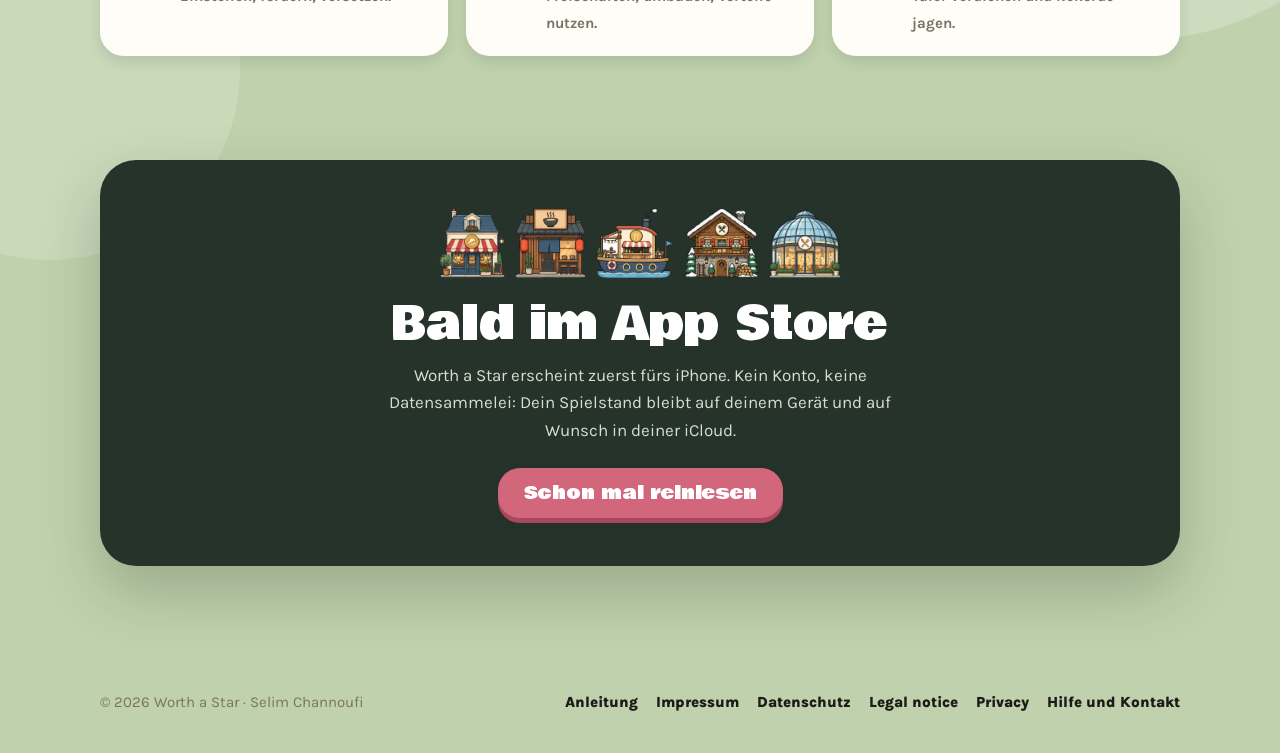
==== commit 7ed68ca8: "RELEASE-2: Zahlen an den Stand der App angeglichen (32 Minispiele, 20 Länder, 62 Fassaden) – Startse" ====
--- a/index.html
+++ b/index.html
@@ -108,9 +108,10 @@
 <section id="minispiele" class="deko">
   <div class="wrap">
     <div class="kopfzeile">
-      <span class="etikett">12 Minispiele</span>
+      <span class="etikett">32 Minispiele</span>
       <h2>Mal kurz selbst anpacken</h2>
       <p>Zwischendurch stehst du selbst in der Küche. Jedes Minispiel dauert nur 30 Sekunden und bringt Taler in die Kasse. Im Pausenraum kannst du alle jederzeit nur zum Spaß spielen und Rekorde jagen.</p>
+      <p>Zwölf Spiele gibt es überall. Dazu bringt jedes der 20 Länder sein eigenes mit: Brezeln schlingen in Deutschland, Sushi vom Band in Japan, Tacos füllen in Mexiko.</p>
     </div>
     <div class="minis">
       <div class="polaroids" id="polaroids">
@@ -180,9 +181,9 @@
   <div class="wrap">
     <div class="zwei" style="margin-bottom:40px">
       <div>
-        <span class="etikett">40 Fassaden</span>
+        <span class="etikett">62 Fassaden</span>
         <h2>Bau deinen Laden um</h2>
-        <p>Vom Foodtruck bis zur Glaskuppel: Schalte Fassaden frei, indem du Meilensteine erreichst oder sie mit Talern kaufst. Danach lässt du jeden Standort umbauen, so oft du willst.</p>
+        <p>Vom Foodtruck bis zur Glaskuppel: Schalte Fassaden frei, indem du Meilensteine erreichst oder sie mit Talern kaufst. Neun Special-Fassaden gibt es für Juwelen. Danach lässt du jeden Standort umbauen, so oft du willst.</p>
         <p>Jede Fassade bringt einen eigenen Vorteil und einen kleinen Haken mit. Die Eisdiele boomt im Sommer, die Almhütte im Winter, und das Hausboot fühlt sich nur am Wasser richtig wohl.</p>
       </div>
       <div class="telefone">
@@ -192,11 +193,12 @@
     </div>
 
     <div class="filter" role="group" aria-label="Nach Seltenheit filtern">
-      <button data-f="alle" aria-pressed="true">Alle 40</button>
+      <button data-f="alle" aria-pressed="true">Alle 62</button>
       <button data-f="gewoehnlich" aria-pressed="false">Gewöhnlich</button>
       <button data-f="selten" aria-pressed="false">Selten</button>
       <button data-f="rar" aria-pressed="false">Rar</button>
       <button data-f="legendaer" aria-pressed="false">Legendär</button>
+      <button data-f="special" aria-pressed="false">Special</button>
     </div>
     <div class="fassaden" id="fassaden-liste"></div>
   </div>
@@ -312,12 +314,13 @@
     ['retro-diner','Retro-Diner','selten'],['trattoria','Trattoria','selten'],['teehaus','Teehaus','selten'],['tapas-bar','Tapas-Bar','selten'],
     ['windmuehlen-baeckerei','Windmühlen-Bäckerei','selten'],['nachtkueche','Nachtküche','selten'],['hofcafe','Hofcafé','selten'],
     ['gewaechshaus','Gewächshaus','rar'],['speisewagen','Speisewagen','rar'],['rooftop-bar','Rooftop-Bar','rar'],['wintergarten-bistro','Wintergarten-Bistro','rar'],
-    ['burg-gaststaette','Burg-Gaststätte','rar'],['hausboot','Hausboot','rar'],['baumhaus-cafe','Baumhaus-Café','rar'],['almhuette','Almhütte','rar'],
+    ['burg-gaststaette','Burg-Gaststätte','rar'],['hausboot','Hausboot','rar'],['almhuette','Almhütte','rar'],
     ['brauhaus','Brauhaus','rar'],['kaffeehaus','Kaffeehaus','rar'],['markthalle','Markthalle','rar'],
     ['riad-teestube','Riad-Teestube','rar'],['feuerwache-pizzeria','Feuerwache-Pizzeria','rar'],
-    ['leuchtturm-fischhaus','Leuchtturm-Fischhaus','legendaer'],['kino-diner','Kino-Diner','legendaer'],['glaskuppel','Glaskuppel','legendaer'],['gourmet-villa','Gourmet-Villa','legendaer']
+    ['leuchtturm-fischhaus','Leuchtturm-Fischhaus','legendaer'],['kino-diner','Kino-Diner','legendaer'],['glaskuppel','Glaskuppel','legendaer'],['gourmet-villa','Gourmet-Villa','legendaer'],
+    ['bierstube-prag','Prager Bierstube','gewoehnlich'],['churreria','Churrería','gewoehnlich'],['lokanta','Lokanta','gewoehnlich'],['surf-shack','Surf-Shack','gewoehnlich'],['biergarten-bayern','Bayerischer Biergarten','selten'],['bistro-parisien','Bistro Parisien','selten'],['blockhuette','Blockhütte','selten'],['diner-route66','Route-66-Diner','selten'],['fika-cafe','Fika-Café','selten'],['pizzeria-napoli','Pizzeria Napoli','selten'],['pojangmacha','Pojangmacha','selten'],['pub','Pub','selten'],['smorrebrod-bar','Smørrebrød-Bar','selten'],['tasca','Tasca','selten'],['aquarium-sushi','Aquarium-Sushi','special'],['baumhaus','Baumhaus','special'],['chili-bombe','Chili-Bombe','special'],['grand-cafe-deco','Grand Café Deco','special'],['hundecafe','Hundecafé','special'],['laternen-ramen','Laternen-Ramen','special'],['lebkuchen-baeckerei','Lebkuchen-Bäckerei','special'],['neon-diner','Neon-Diner','special'],['yoga-retreat','Yoga-Retreat','special']
   ];
-  var N={gewoehnlich:'Gewöhnlich',selten:'Selten',rar:'Rar',legendaer:'Legendär'};
+  var N={gewoehnlich:'Gewöhnlich',selten:'Selten',rar:'Rar',legendaer:'Legendär',special:'Special'};
   var liste=document.getElementById('fassaden-liste');
   liste.innerHTML=D.map(function(d){
     return '<div class="fassade" data-s="'+d[2]+'"><div class="bildflaeche"><img src="img/fassaden/'+d[0]+'.webp" alt="Fassade '+d[1]+'" loading="lazy"></div><b>'+d[1]+'</b><span class="selt">'+N[d[2]]+'</span></div>';
--- a/style.css
+++ b/style.css
@@ -47,6 +47,7 @@
 .nav a.sprache:hover{background:var(--dunkel)}
 .nav a.aktiv{background:var(--karte);box-shadow:var(--sh-kachel)}
 @media (max-width:760px){.nav a.mehr{display:none}}
+@media (max-width:420px){.kopf .wrap{gap:8px}.marke{font-size:17px;gap:7px}.marke img{width:28px;height:28px}.nav{gap:2px}.nav a{padding:8px 9px;font-size:14px}.nav a.sprache{margin-left:2px;padding:8px 10px}}
 
 /* Knöpfe mit 3D-Kante wie im Spiel */
 .knopf{display:inline-flex;align-items:center;gap:10px;font:400 18px/1 'Bowlby One','Arial Black',sans-serif;text-decoration:none;
@@ -199,6 +200,8 @@
 .kapitel .telefon .bild{border-radius:25px}
 .kapitel .telefon::after{top:13px;width:58px;height:16px}
 @media (max-width:880px){.inhalt{grid-template-columns:1fr}.toc{position:static}.kapitel{grid-template-columns:1fr}.kapitel .telefon{margin:0 auto}}
+.inhalt>*,.kapitel>*{min-width:0}
+@media (max-width:420px){.kapitel{padding:22px 20px}.kapitel h2{font-size:25px;overflow-wrap:anywhere}}
 
 /* Rechtstexte */
 .recht{max-width:760px;margin:0 auto;padding:30px 20px 60px}
@@ -210,7 +213,9 @@
 .recht address{font-style:normal;margin-bottom:14px}
 .recht h3{font:800 17px/1.3 Karla,system-ui,sans-serif;margin:16px 0 6px;letter-spacing:0}
 .recht .tipp{margin:0 0 14px}
-.recht a{overflow-wrap:anywhere}
+.recht a{overflow-wrap:anywhere;-webkit-hyphens:none;hyphens:none}
+.recht a[href^="mailto:"],.recht a[href^="tel:"]{white-space:nowrap}
+.recht h2,.recht h3,.recht p,.recht li{overflow-wrap:break-word;-webkit-hyphens:auto;hyphens:auto}
 
 /* Fuß */
 footer.fuss{padding:40px 0 50px;color:var(--leise);font-size:15px}
